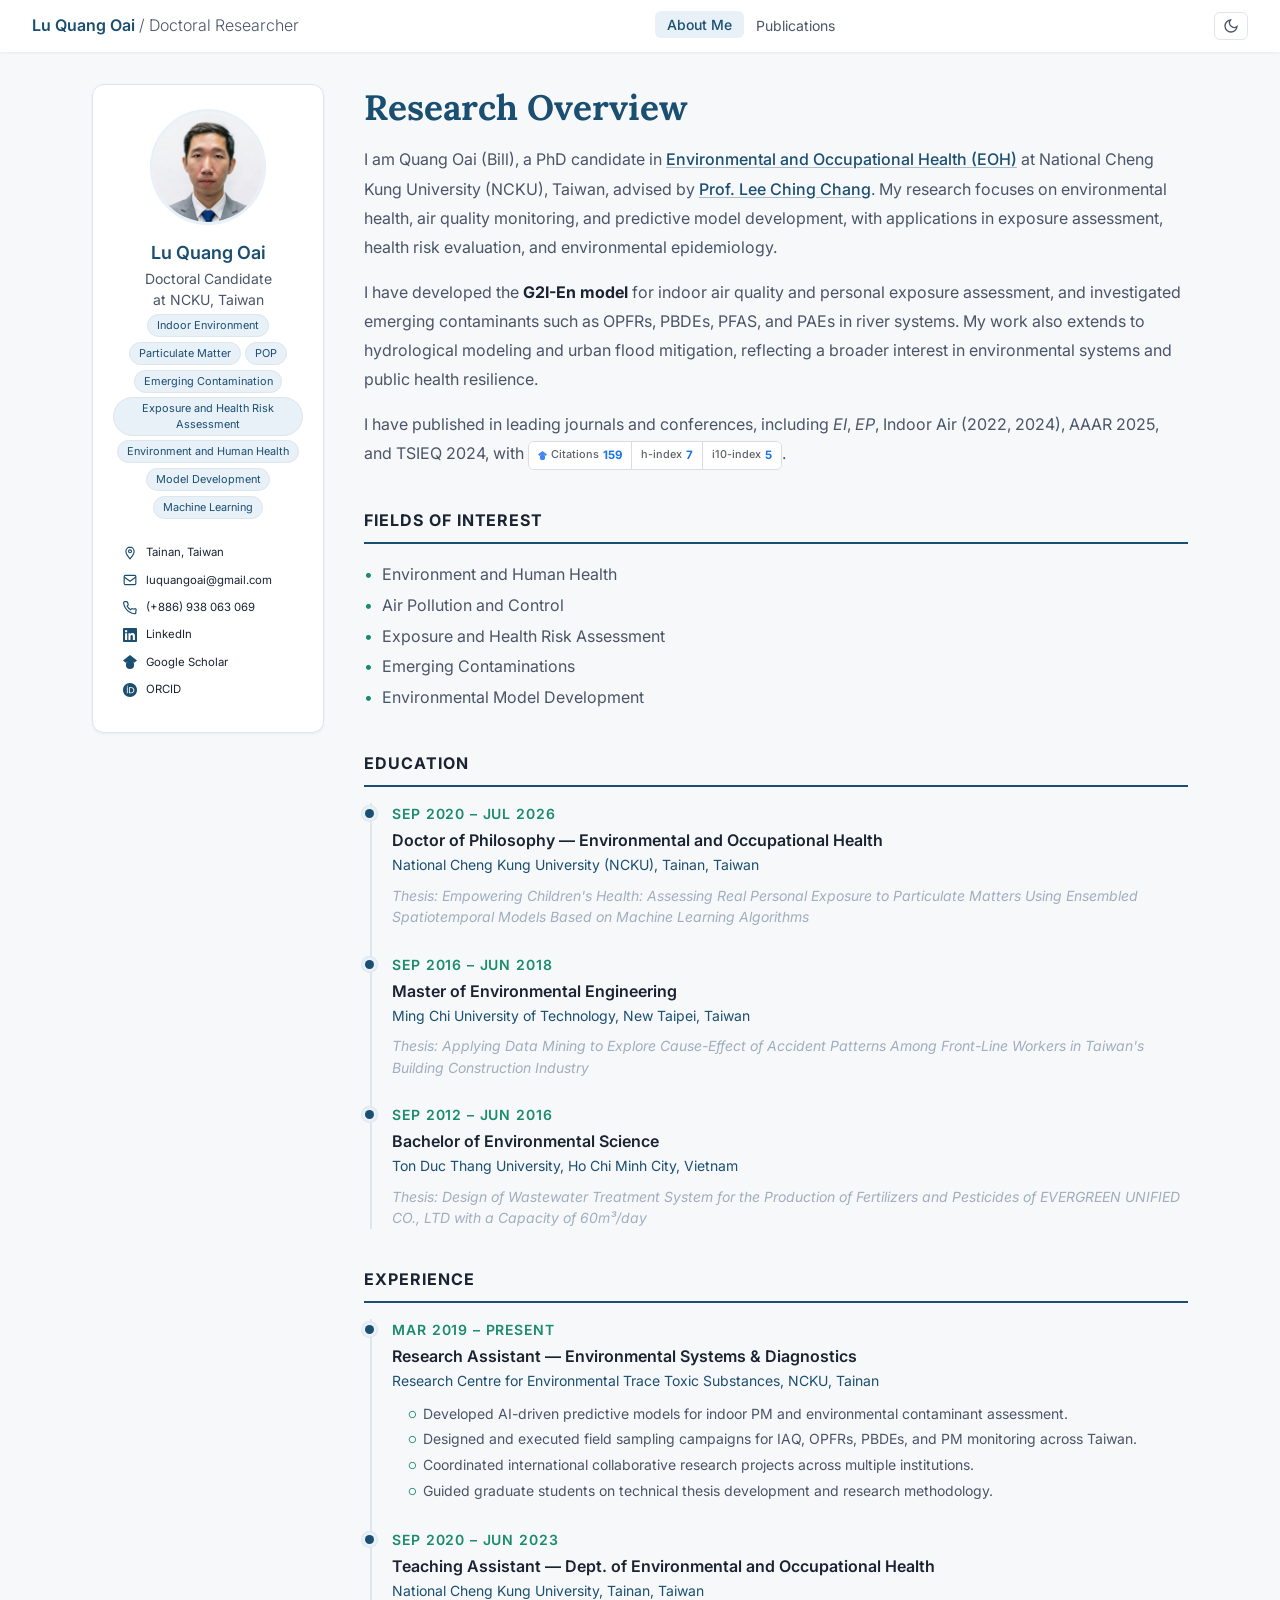
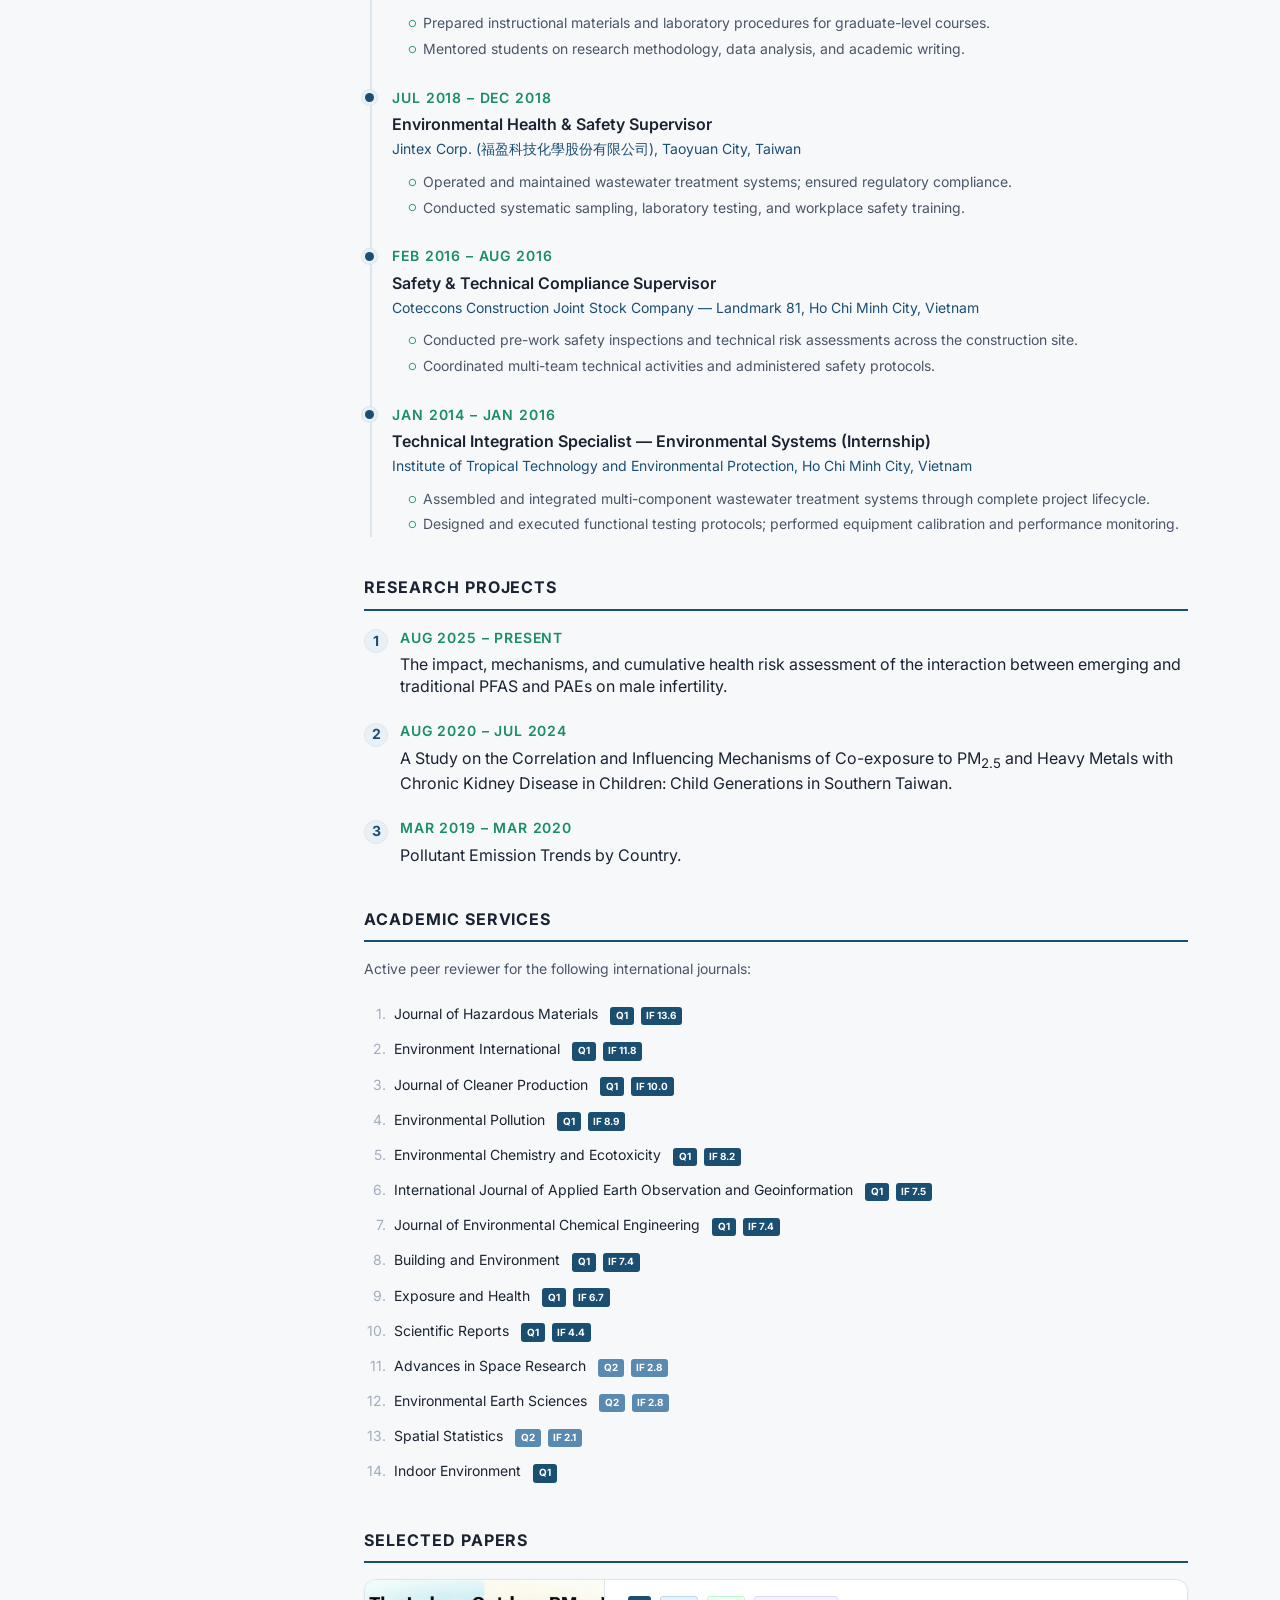
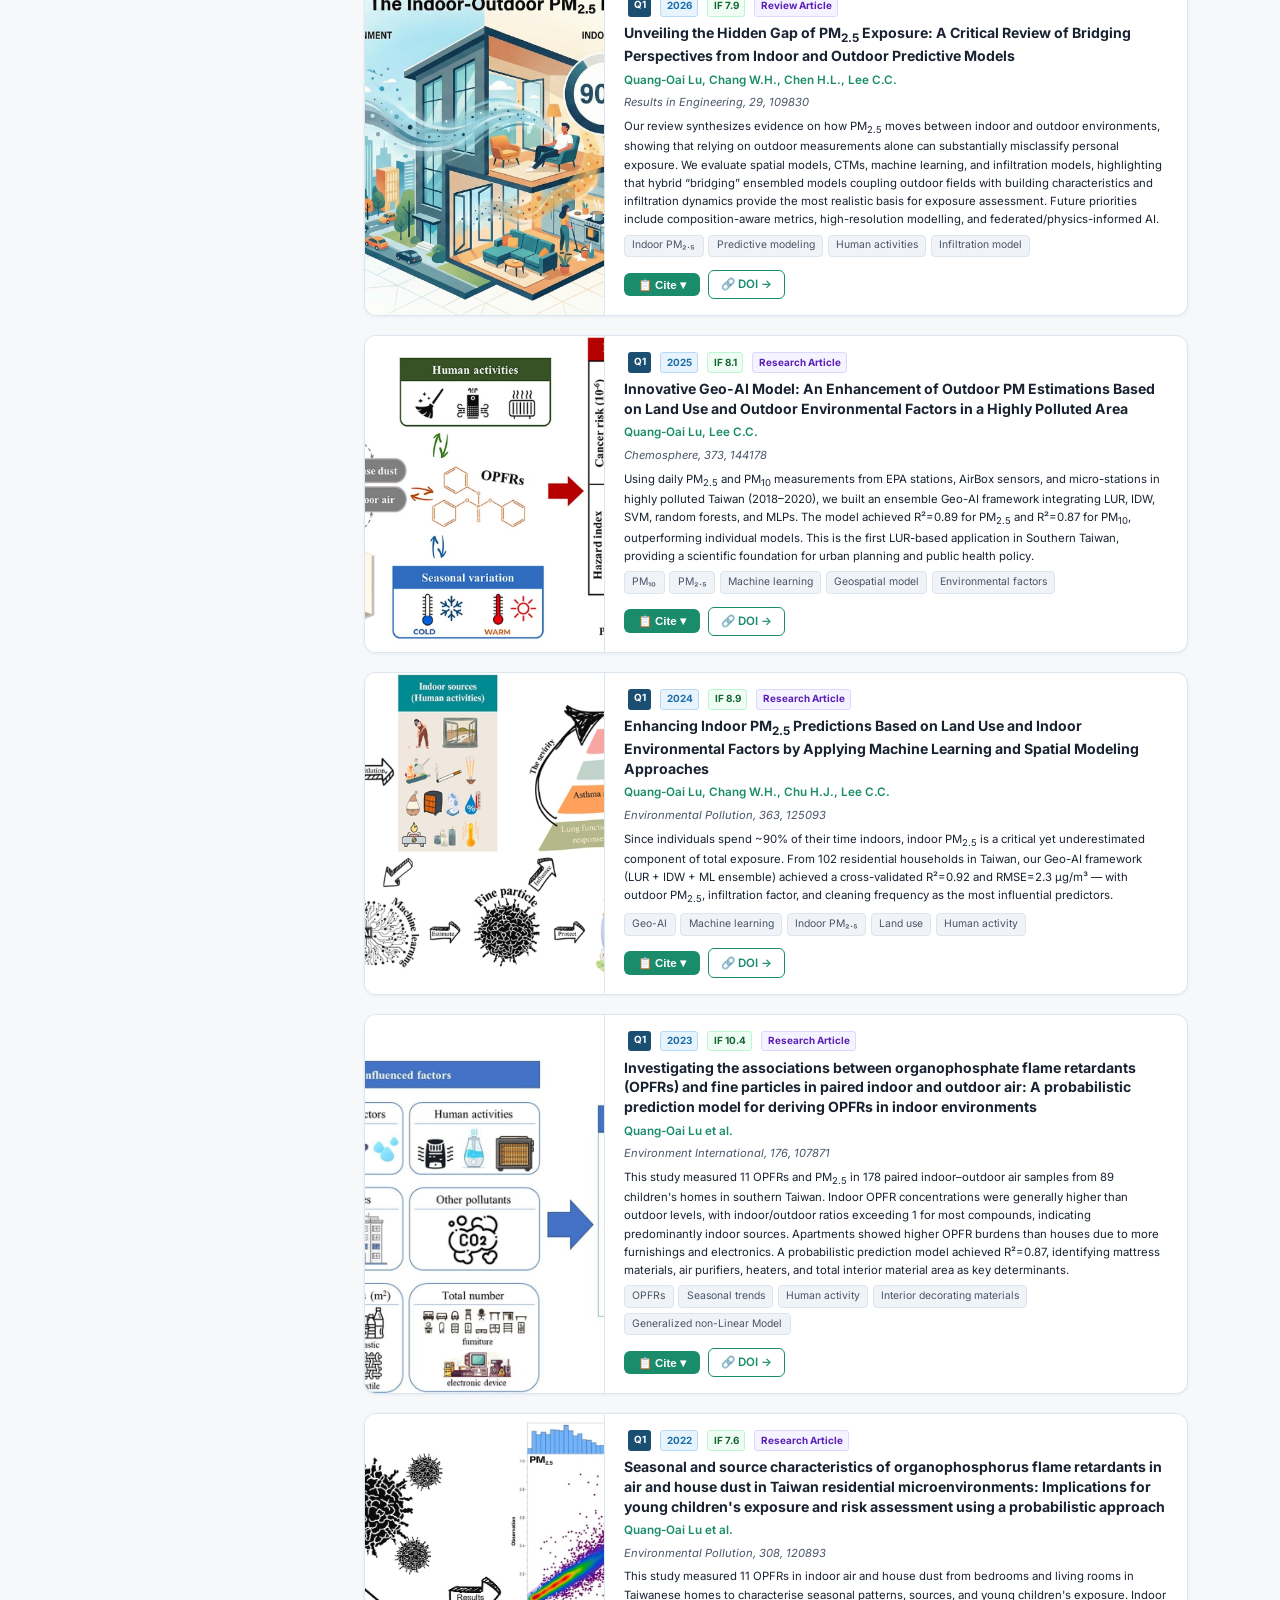
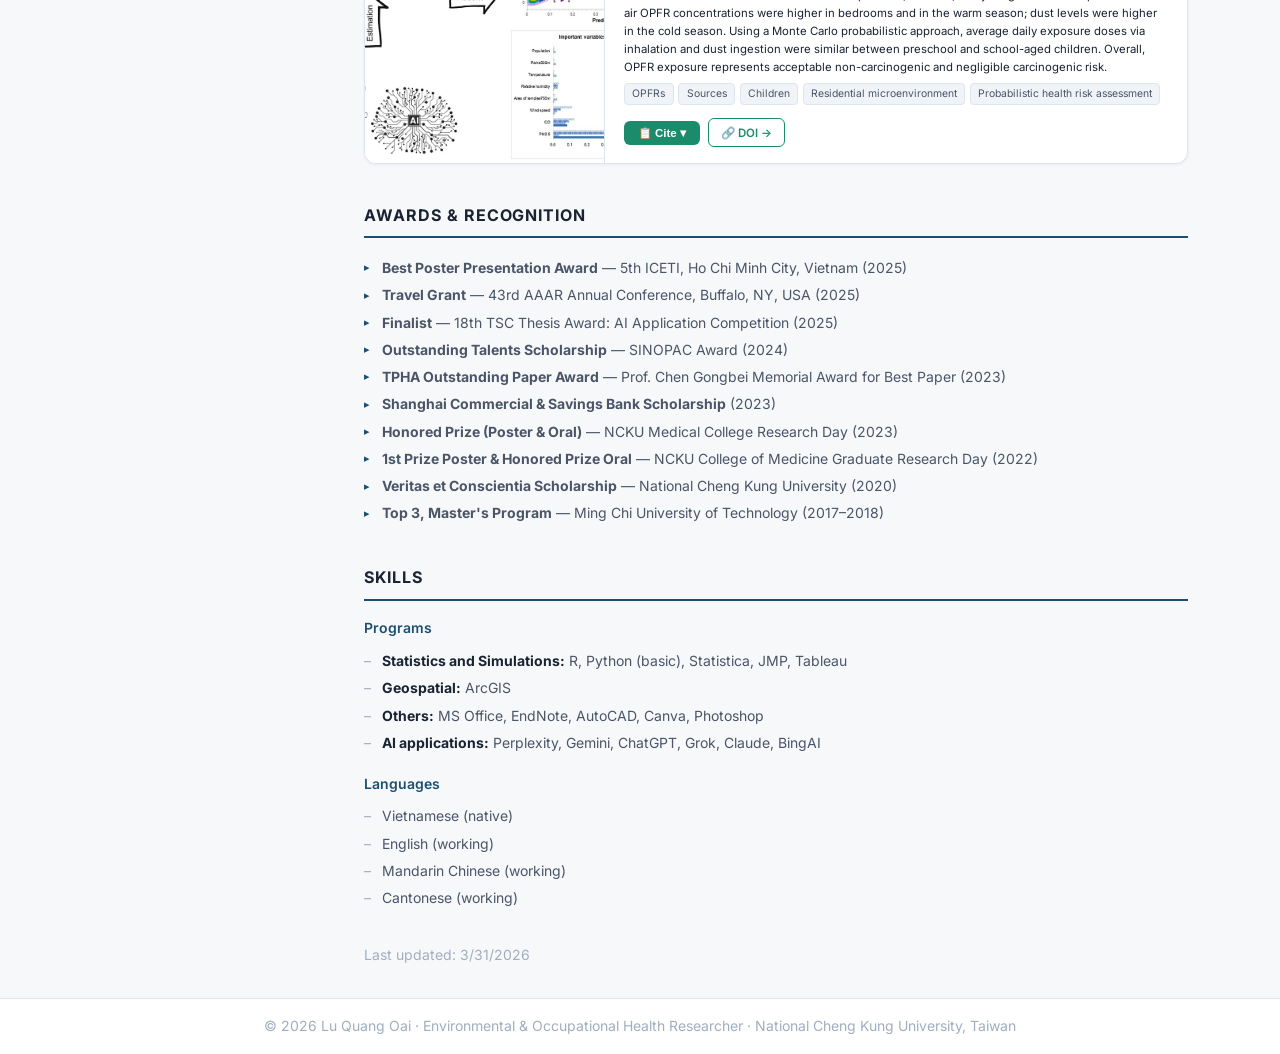
==== index.html @ ea403a75 "Update index.html" ====
<!DOCTYPE html>
<html lang="en" data-theme="light">
<head>
  <meta charset="UTF-8">
  <meta name="viewport" content="width=device-width, initial-scale=1.0">
  <title>Lu Quang Oai — Environmental & Occupational Health Researcher</title>
  <link rel="preconnect" href="https://fonts.googleapis.com">
  <link rel="preconnect" href="https://fonts.gstatic.com" crossorigin>
  <link href="https://fonts.googleapis.com/css2?family=Lora:ital,wght@0,600;1,400&family=Inter:wght@300;400;500;600&display=swap" rel="stylesheet">
  <link rel="stylesheet" href="assets/css/style.css">
</head>
<body>
<header>
  <a href="index.html" class="hname">Lu Quang Oai <span>/ Doctoral Researcher</span></a>
  <nav>
    <div class="hov-nav-group">
      <a href="index.html" class="active">About Me</a>
      <div class="hov-nav-menu">
        <a href="index.html#overview">Overview</a>
        <a href="index.html#education">Education</a>
        <a href="index.html#experience">Experience</a>
        <a href="index.html#projects">Projects</a>
        <a href="index.html#services">Services</a>
        <a href="index.html#selected-papers">Selected Papers</a>
        <a href="index.html#awards">Awards</a>
        <a href="index.html#skills">Skills</a>
      </div>
    </div>
    <a href="publications.html">Publications</a>
  </nav>
  <button class="ttoggle" data-theme-toggle aria-label="Switch to dark mode">
    <svg width="16" height="16" viewBox="0 0 24 24" fill="none" stroke="currentColor" stroke-width="2"><path d="M21 12.79A9 9 0 1 1 11.21 3 7 7 0 0 0 21 12.79z"/></svg>
  </button>
</header>
<div class="wrap">
<aside class="sidebar">
  <div class="scard">
    <img src="[data-uri]" alt="Lu Quang Oai" class="sphoto" width="116" height="116" loading="lazy"/>
    <div class="sname">Lu Quang Oai</div>
    <div class="srole">Doctoral Candidate<br>at NCKU, Taiwan</div>
    <div class="stags">
      <span class="stag">Indoor Environment</span>
      <span class="stag">Particulate Matter</span>
      <span class="stag">POP</span>
      <span class="stag">Emerging Contamination</span>
      <span class="stag">Exposure and Health Risk Assessment</span>
      <span class="stag">Environment and Human Health</span>
      <span class="stag">Model Development</span>
      <span class="stag">Machine Learning</span>
    </div>
    <div class="contact-dark">
      <div class="cpill"><svg viewBox="0 0 24 24" fill="none" stroke="currentColor" stroke-width="2" width="14" height="14"><path d="M12 2C8.13 2 5 5.13 5 9c0 5.25 7 13 7 13s7-7.75 7-13c0-3.87-3.13-7-7-7z"/><circle cx="12" cy="9" r="2.5"/></svg><span>Tainan, Taiwan</span></div>
      <div class="cpill"><svg viewBox="0 0 24 24" fill="none" stroke="currentColor" stroke-width="2" width="14" height="14"><rect x="2" y="4" width="20" height="16" rx="2"/><path d="m2 7 10 7 10-7"/></svg><a href="mailto:luquangoai@gmail.com">luquangoai@gmail.com</a></div>
      <div class="cpill"><svg viewBox="0 0 24 24" fill="none" stroke="currentColor" stroke-width="2" width="14" height="14"><path d="M22 16.92v3a2 2 0 0 1-2.18 2 19.79 19.79 0 0 1-8.63-3.07A19.5 19.5 0 0 1 4.15 12 19.79 19.79 0 0 1 1.08 3.38 2 2 0 0 1 3.05 1h3a2 2 0 0 1 2 1.72c.127.96.361 1.903.7 2.81a2 2 0 0 1-.45 2.11L7.09 8.91a16 16 0 0 0 6 6l1.27-1.27a2 2 0 0 1 2.11-.45c.907.339 1.85.573 2.81.7A2 2 0 0 1 22 16.92z"/></svg><span>(+886) 938 063 069</span></div>
      <div class="cpill"><svg viewBox="0 0 24 24" width="14" height="14" fill="currentColor"><path d="M20.447 20.452h-3.554v-5.569c0-1.328-.027-3.037-1.852-3.037-1.853 0-2.136 1.445-2.136 2.939v5.667H9.351V9h3.414v1.561h.046c.477-.9 1.637-1.85 3.37-1.85 3.601 0 4.267 2.37 4.267 5.455v6.286zM5.337 7.433a2.062 2.062 0 0 1-2.063-2.065 2.064 2.064 0 1 1 2.063 2.065zm1.782 13.019H3.555V9h3.564v11.452zM22.225 0H1.771C.792 0 0 .774 0 1.729v20.542C0 23.227.792 24 1.771 24h20.451C23.2 24 24 23.227 24 22.271V1.729C24 .774 23.2 0 22.222 0h.003z"/></svg><a href="https://www.linkedin.com/in/quang-oai-lu-52798017a/" target="_blank" rel="noopener">LinkedIn</a></div>
      <div class="cpill"><svg viewBox="0 0 24 24" width="14" height="14" fill="currentColor"><path d="M12 24a7 7 0 1 1 0-14 7 7 0 0 1 0 14zm0-24L0 9.5l4.838 3.94A8 8 0 0 1 12 10a8 8 0 0 1 7.162 3.44L24 9.5 12 0z"/></svg><a href="https://scholar.google.com/citations?user=w1pGUPMAAAAJ&hl=zh-TW&oi=ao" target="_blank" rel="noopener">Google Scholar</a></div>
      <div class="cpill"><svg viewBox="0 0 24 24" width="14" height="14" fill="currentColor"><path d="M12 0C5.372 0 0 5.372 0 12s5.372 12 12 12 12-5.372 12-12S18.628 0 12 0zM7.369 4.378c.525 0 .947.431.947.947s-.422.947-.947.947a.95.95 0 0 1-.947-.947c0-.525.422-.947.947-.947zm-.722 3.038h1.444v10.041H6.647V7.416zm3.562 0h3.9c3.712 0 5.344 2.653 5.344 5.025 0 2.578-2.016 5.016-5.325 5.016h-3.919V7.416zm1.444 1.303v7.444h2.297c3.272 0 3.872-2.484 3.872-3.722 0-2.016-1.284-3.722-3.872-3.722h-2.297z"/></svg><a href="https://orcid.org/0000-0003-3464-603X" target="_blank" rel="noopener">ORCID</a></div>
    </div>
  </div>
</aside>
<main class="main">


  <!-- OVERVIEW -->
  <section class="sec" id="overview">
    <h1 class="ptitle">Research Overview</h1>
    <p class="itxt ip">I am Quang Oai (Bill), a PhD candidate in <a href="https://deoh.ncku.edu.tw/" target="_blank" rel="noopener" class="ilink">Environmental and Occupational Health (EOH)</a> at National Cheng Kung University (NCKU), Taiwan, advised by <a href="https://researchoutput.ncku.edu.tw/en/persons/ching-chang-lee/" target="_blank" rel="noopener" class="ilink">Prof. Lee Ching Chang</a>. My research focuses on environmental health, air quality monitoring, and predictive model development, with applications in exposure assessment, health risk evaluation, and environmental epidemiology.</p>
    <p class="itxt ip">I have developed the <strong>G2I-En model</strong> for indoor air quality and personal exposure assessment, and investigated emerging contaminants such as OPFRs, PBDEs, PFAS, and PAEs in river systems. My work also extends to hydrological modeling and urban flood mitigation, reflecting a broader interest in environmental systems and public health resilience.</p>
    <p class="itxt ip">I have published in leading journals and conferences, including <em>EI</em>, <em>EP</em>, Indoor Air (2022, 2024), AAAR 2025, and TSIEQ 2024, with <a href="https://scholar.google.com/citations?user=w1pGUPMAAAAJ&hl=en" target="_blank" rel="noopener" class="gs-metrics" id="gs-metrics" title="View on Google Scholar">
        <span class="gs-metric"><svg viewBox="0 0 24 24" width="9" height="9" fill="#4285f4" style="flex-shrink:0"><path d="M12 24a7 7 0 1 1 0-14 7 7 0 0 1 0 14zm0-24L0 9.5l4.838 3.94A8 8 0 0 1 12 10a8 8 0 0 1 7.162 3.44L24 9.5 12 0z"/></svg><span class="gs-metric-label">Citations</span><span class="gs-metric-val" id="gs-cite">159</span></span>
        <span class="gs-metric"><span class="gs-metric-label">h-index</span><span class="gs-metric-val" id="gs-h">7</span></span>
        <span class="gs-metric"><span class="gs-metric-label">i10-index</span><span class="gs-metric-val" id="gs-i10">5</span></span>
      </a>.</p>
  </section>

  <section class="sec">
    <h2 class="stitle">Fields of Interest</h2>
    <ul class="blist">
      <li>Environment and Human Health</li>
      <li>Air Pollution and Control</li>
      <li>Exposure and Health Risk Assessment</li>
      <li>Emerging Contaminations</li>
      <li>Environmental Model Development</li>
    </ul>
  </section>

  <!-- EDUCATION -->
  <section class="sec" id="education">
    <h2 class="stitle">Education</h2>
    <ul class="tl">
      <li class="tli">
        <div class="tldate">Sep 2020 – Jul 2026</div>
        <div class="tltitle">Doctor of Philosophy — Environmental and Occupational Health</div>
        <div class="tlinst">National Cheng Kung University (NCKU), Tainan, Taiwan</div>
        <div class="tlthesis">Thesis: <em>Empowering Children's Health: Assessing Real Personal Exposure to Particulate Matters Using Ensembled Spatiotemporal Models Based on Machine Learning Algorithms</em></div>
      </li>
      <li class="tli">
        <div class="tldate">Sep 2016 – Jun 2018</div>
        <div class="tltitle">Master of Environmental Engineering</div>
        <div class="tlinst">Ming Chi University of Technology, New Taipei, Taiwan</div>
        <div class="tlthesis">Thesis: <em>Applying Data Mining to Explore Cause-Effect of Accident Patterns Among Front-Line Workers in Taiwan's Building Construction Industry</em></div>
      </li>
      <li class="tli">
        <div class="tldate">Sep 2012 – Jun 2016</div>
        <div class="tltitle">Bachelor of Environmental Science</div>
        <div class="tlinst">Ton Duc Thang University, Ho Chi Minh City, Vietnam</div>
        <div class="tlthesis">Thesis: <em>Design of Wastewater Treatment System for the Production of Fertilizers and Pesticides of EVERGREEN UNIFIED CO., LTD with a Capacity of 60m³/day</em></div>
      </li>
    </ul>
  </section>

  <!-- EXPERIENCE -->
  <section class="sec" id="experience">
    <h2 class="stitle">Experience</h2>
    <ul class="tl">
      <li class="tli">
        <div class="tldate">Mar 2019 – Present</div>
        <div class="tltitle">Research Assistant — Environmental Systems &amp; Diagnostics</div>
        <div class="tlinst">Research Centre for Environmental Trace Toxic Substances, NCKU, Tainan</div>
        <ul class="tlsub">
          <li>Developed AI-driven predictive models for indoor PM and environmental contaminant assessment.</li>
          <li>Designed and executed field sampling campaigns for IAQ, OPFRs, PBDEs, and PM monitoring across Taiwan.</li>
          <li>Coordinated international collaborative research projects across multiple institutions.</li>
          <li>Guided graduate students on technical thesis development and research methodology.</li>
        </ul>
      </li>
      <li class="tli">
        <div class="tldate">Sep 2020 – Jun 2023</div>
        <div class="tltitle">Teaching Assistant — Dept. of Environmental and Occupational Health</div>
        <div class="tlinst">National Cheng Kung University, Tainan, Taiwan</div>
        <ul class="tlsub">
          <li>Prepared instructional materials and laboratory procedures for graduate-level courses.</li>
          <li>Mentored students on research methodology, data analysis, and academic writing.</li>
        </ul>
      </li>
      <li class="tli">
        <div class="tldate">Jul 2018 – Dec 2018</div>
        <div class="tltitle">Environmental Health &amp; Safety Supervisor</div>
        <div class="tlinst">Jintex Corp. (福盈科技化學股份有限公司), Taoyuan City, Taiwan</div>
        <ul class="tlsub">
          <li>Operated and maintained wastewater treatment systems; ensured regulatory compliance.</li>
          <li>Conducted systematic sampling, laboratory testing, and workplace safety training.</li>
        </ul>
      </li>
      <li class="tli">
        <div class="tldate">Feb 2016 – Aug 2016</div>
        <div class="tltitle">Safety &amp; Technical Compliance Supervisor</div>
        <div class="tlinst">Coteccons Construction Joint Stock Company — Landmark 81, Ho Chi Minh City, Vietnam</div>
        <ul class="tlsub">
          <li>Conducted pre-work safety inspections and technical risk assessments across the construction site.</li>
          <li>Coordinated multi-team technical activities and administered safety protocols.</li>
        </ul>
      </li>
      <li class="tli">
        <div class="tldate">Jan 2014 – Jan 2016</div>
        <div class="tltitle">Technical Integration Specialist — Environmental Systems (Internship)</div>
        <div class="tlinst">Institute of Tropical Technology and Environmental Protection, Ho Chi Minh City, Vietnam</div>
        <ul class="tlsub">
          <li>Assembled and integrated multi-component wastewater treatment systems through complete project lifecycle.</li>
          <li>Designed and executed functional testing protocols; performed equipment calibration and performance monitoring.</li>
        </ul>
      </li>
    </ul>
  </section>

  <!-- PROJECTS -->
  <section class="sec" id="projects">
    <h2 class="stitle">Research Projects</h2>
    <ul class="tl tl-numbered">
      <li class="tli tli-num">
        <div class="tln-num">1</div>
        <div class="tln-body">
          <div class="tldate">AUG 2025 – Present</div>
          <div class="tltitle tltitle-normal">The impact, mechanisms, and cumulative health risk assessment of the interaction between emerging and traditional PFAS and PAEs on male infertility.</div>
        </div>
      </li>
      <li class="tli tli-num">
        <div class="tln-num">2</div>
        <div class="tln-body">
          <div class="tldate">AUG 2020 – JUL 2024</div>
          <div class="tltitle tltitle-normal">A Study on the Correlation and Influencing Mechanisms of Co-exposure to PM<sub>2.5</sub> and Heavy Metals with Chronic Kidney Disease in Children: Child Generations in Southern Taiwan.</div>
        </div>
      </li>
      <li class="tli tli-num">
        <div class="tln-num">3</div>
        <div class="tln-body">
          <div class="tldate">MAR 2019 – MAR 2020</div>
          <div class="tltitle tltitle-normal">Pollutant Emission Trends by Country.</div>
        </div>
      </li>
    </ul>
  </section>

  <!-- ACADEMIC SERVICES -->
  <section class="sec" id="services">
    <h2 class="stitle">Academic Services</h2>
    <p style="font-size:var(--xs);color:var(--muted);margin-bottom:1rem;line-height:1.6;">Active peer reviewer for the following international journals:</p>
    <ul class="svc-list">
      <li class="svc-item-inline"><span class="svc-num">1.</span><span class="svc-inline-name">Journal of Hazardous Materials</span><span class="svc-inline-badges"><span class="ptag tq1">Q1</span> <span class="ptag tq1">IF 13.6</span></span></li>
<li class="svc-item-inline"><span class="svc-num">2.</span><span class="svc-inline-name">Environment International</span><span class="svc-inline-badges"><span class="ptag tq1">Q1</span> <span class="ptag tq1">IF 11.8</span></span></li>
<li class="svc-item-inline"><span class="svc-num">3.</span><span class="svc-inline-name">Journal of Cleaner Production</span><span class="svc-inline-badges"><span class="ptag tq1">Q1</span> <span class="ptag tq1">IF 10.0</span></span></li>
<li class="svc-item-inline"><span class="svc-num">4.</span><span class="svc-inline-name">Environmental Pollution</span><span class="svc-inline-badges"><span class="ptag tq1">Q1</span> <span class="ptag tq1">IF 8.9</span></span></li>
<li class="svc-item-inline"><span class="svc-num">5.</span><span class="svc-inline-name">Environmental Chemistry and Ecotoxicity</span><span class="svc-inline-badges"><span class="ptag tq1">Q1</span> <span class="ptag tq1">IF 8.2</span></span></li>
<li class="svc-item-inline"><span class="svc-num">6.</span><span class="svc-inline-name">International Journal of Applied Earth Observation and Geoinformation</span><span class="svc-inline-badges"><span class="ptag tq1">Q1</span> <span class="ptag tq1">IF 7.5</span></span></li>
<li class="svc-item-inline"><span class="svc-num">7.</span><span class="svc-inline-name">Journal of Environmental Chemical Engineering</span><span class="svc-inline-badges"><span class="ptag tq1">Q1</span> <span class="ptag tq1">IF 7.4</span></span></li>
<li class="svc-item-inline"><span class="svc-num">8.</span><span class="svc-inline-name">Building and Environment</span><span class="svc-inline-badges"><span class="ptag tq1">Q1</span> <span class="ptag tq1">IF 7.4</span></span></li>
<li class="svc-item-inline"><span class="svc-num">9.</span><span class="svc-inline-name">Exposure and Health</span><span class="svc-inline-badges"><span class="ptag tq1">Q1</span> <span class="ptag tq1">IF 6.7</span></span></li>
<li class="svc-item-inline"><span class="svc-num">10.</span><span class="svc-inline-name">Scientific Reports</span><span class="svc-inline-badges"><span class="ptag tq1">Q1</span> <span class="ptag tq1">IF 4.4</span></span></li>
<li class="svc-item-inline"><span class="svc-num">11.</span><span class="svc-inline-name">Advances in Space Research</span><span class="svc-inline-badges"><span class="ptag tq2">Q2</span> <span class="ptag tq2">IF 2.8</span></span></li>
<li class="svc-item-inline"><span class="svc-num">12.</span><span class="svc-inline-name">Environmental Earth Sciences</span><span class="svc-inline-badges"><span class="ptag tq2">Q2</span> <span class="ptag tq2">IF 2.8</span></span></li>
<li class="svc-item-inline"><span class="svc-num">13.</span><span class="svc-inline-name">Spatial Statistics</span><span class="svc-inline-badges"><span class="ptag tq2">Q2</span> <span class="ptag tq2">IF 2.1</span></span></li>
<li class="svc-item-inline"><span class="svc-num">14.</span><span class="svc-inline-name">Indoor Environment</span><span class="svc-inline-badges"><span class="ptag tq1">Q1</span></span></li>
    </ul>
  </section>

  

    <!-- SELECTED PAPERS -->
  <section class="sec" id="selected-papers">
    <h2 class="stitle">Selected Papers</h2>
    <div class="sp-grid">

    <div class="sp-card">
      <div class="sp-body">
        <div class="sp-ga-col">
          <img src="assets/images/ga_paper1_review2026.jpg" class="sp-ga-img" alt="Graphical Abstract" loading="lazy" onclick="lbOpen(this.src)"/>
        </div>
        <div class="sp-info-col">
          <div class="sp-meta-row">
            <span class="ptag tq1">Q1</span>
            <span class="ptag tyear">2026</span>
            <span class="ptag tif">IF 7.9</span>
            <span class="ptag ttype">Review Article</span>
          </div>
          <div class="sp-title">Unveiling the Hidden Gap of PM<sub>2.5</sub> Exposure: A Critical Review of Bridging Perspectives from Indoor and Outdoor Predictive Models</div>
          <div class="sp-authors">Quang-Oai Lu, Chang W.H., Chen H.L., Lee C.C.</div>
          <div class="sp-journal">Results in Engineering, 29, 109830</div>
          <div class="sp-abstract">Our review synthesizes evidence on how PM<sub>2.5</sub> moves between indoor and outdoor environments, showing that relying on outdoor measurements alone can substantially misclassify personal exposure. We evaluate spatial models, CTMs, machine learning, and infiltration models, highlighting that hybrid &ldquo;bridging&rdquo; ensembled models coupling outdoor fields with building characteristics and infiltration dynamics provide the most realistic basis for exposure assessment. Future priorities include composition-aware metrics, high-resolution modelling, and federated/physics-informed AI.</div>
          <div class="sp-keywords"><span class="sp-kw">Indoor PM&#8322;.&#8325;</span><span class="sp-kw">Predictive modeling</span><span class="sp-kw">Human activities</span><span class="sp-kw">Infiltration model</span></div>
          <div class="sp-actions">
            <div class="sp-cite-dropdown">
              <button class="sp-cite-toggle" onclick="spToggle(this)">&#128203; Cite &#9662;</button>
              <div class="sp-cite-menu">
                <button onclick="spCopy(this,'%0 Journal Article
%A Lu, Quang-Oai
%A Chang, W.H.
%A Chen, H.L.
%A Lee, C.C.
%D 2026
%T Unveiling the Hidden Gap of PM2.5 Exposure
%J Results in Engineering
%V 29
%P 109830
%R 10.1016/j.rineng.2026.109830')">&#128203; EndNote (.ris)</button>
                <button onclick="spCopy(this,'@article{Lu2026,
  author={Lu, Quang-Oai and Chang, W.H. and Chen, H.L. and Lee, C.C.},
  title={Unveiling the Hidden Gap of PM2.5 Exposure},
  journal={Results in Engineering},
  year={2026},volume={29},pages={109830},
  doi={10.1016/j.rineng.2026.109830}
}')">&#128203; BibTeX</button>
                <button onclick="spCopy(this,'Lu, Q.-O., Chang, W.H., Chen, H.L., &amp; Lee, C.C. (2026). Unveiling the Hidden Gap of PM2.5 Exposure. Results in Engineering, 29, 109830.')">&#128203; APA 7th</button>
              </div>
            </div>
            <a class="sp-doi-btn" href="https://doi.org/10.1016/j.rineng.2026.109830" target="_blank" rel="noopener">&#128279; DOI &rarr;</a>
          </div>
        </div>
      </div>
    </div>

    <div class="sp-card">
      <div class="sp-body">
        <div class="sp-ga-col">
          <img src="assets/images/ga_paper5_envpol2022.jpg" class="sp-ga-img" alt="Graphical Abstract" loading="lazy" onclick="lbOpen(this.src)"/>
        </div>
        <div class="sp-info-col">
          <div class="sp-meta-row">
            <span class="ptag tq1">Q1</span>
            <span class="ptag tyear">2025</span>
            <span class="ptag tif">IF 8.1</span>
            <span class="ptag ttype">Research Article</span>
          </div>
          <div class="sp-title">Innovative Geo-AI Model: An Enhancement of Outdoor PM Estimations Based on Land Use and Outdoor Environmental Factors in a Highly Polluted Area</div>
          <div class="sp-authors">Quang-Oai Lu, Lee C.C.</div>
          <div class="sp-journal">Chemosphere, 373, 144178</div>
          <div class="sp-abstract">Using daily PM<sub>2.5</sub> and PM<sub>10</sub> measurements from EPA stations, AirBox sensors, and micro-stations in highly polluted Taiwan (2018&ndash;2020), we built an ensemble Geo-AI framework integrating LUR, IDW, SVM, random forests, and MLPs. The model achieved R&#178;=0.89 for PM<sub>2.5</sub> and R&#178;=0.87 for PM<sub>10</sub>, outperforming individual models. This is the first LUR-based application in Southern Taiwan, providing a scientific foundation for urban planning and public health policy.</div>
          <div class="sp-keywords"><span class="sp-kw">PM&#8321;&#8320;</span><span class="sp-kw">PM&#8322;.&#8325;</span><span class="sp-kw">Machine learning</span><span class="sp-kw">Geospatial model</span><span class="sp-kw">Environmental factors</span></div>
          <div class="sp-actions">
            <div class="sp-cite-dropdown">
              <button class="sp-cite-toggle" onclick="spToggle(this)">&#128203; Cite &#9662;</button>
              <div class="sp-cite-menu">
                <button onclick="spCopy(this,'%0 Journal Article
%A Lu, Quang-Oai
%A Lee, C.C.
%D 2025
%T Innovative Geo-AI Model
%J Chemosphere
%V 373
%P 144178
%R 10.1016/j.chemosphere.2025.144178')">&#128203; EndNote (.ris)</button>
                <button onclick="spCopy(this,'@article{Lu2025,
  author={Lu, Quang-Oai and Lee, C.C.},
  title={Innovative Geo-AI Model},
  journal={Chemosphere},
  year={2025},volume={373},pages={144178},
  doi={10.1016/j.chemosphere.2025.144178}
}')">&#128203; BibTeX</button>
                <button onclick="spCopy(this,'Lu, Q.-O., &amp; Lee, C.C. (2025). Innovative Geo-AI model. Chemosphere, 373, 144178.')">&#128203; APA 7th</button>
              </div>
            </div>
            <a class="sp-doi-btn" href="https://doi.org/10.1016/j.chemosphere.2025.144178" target="_blank" rel="noopener">&#128279; DOI &rarr;</a>
          </div>
        </div>
      </div>
    </div>

    <div class="sp-card">
      <div class="sp-body">
        <div class="sp-ga-col">
          <img src="assets/images/ga_paper3_envpol2024.jpg" class="sp-ga-img" alt="Graphical Abstract" loading="lazy" onclick="lbOpen(this.src)"/>
        </div>
        <div class="sp-info-col">
          <div class="sp-meta-row">
            <span class="ptag tq1">Q1</span>
            <span class="ptag tyear">2024</span>
            <span class="ptag tif">IF 8.9</span>
            <span class="ptag ttype">Research Article</span>
          </div>
          <div class="sp-title">Enhancing Indoor PM<sub>2.5</sub> Predictions Based on Land Use and Indoor Environmental Factors by Applying Machine Learning and Spatial Modeling Approaches</div>
          <div class="sp-authors">Quang-Oai Lu, Chang W.H., Chu H.J., Lee C.C.</div>
          <div class="sp-journal">Environmental Pollution, 363, 125093</div>
          <div class="sp-abstract">Since individuals spend ~90% of their time indoors, indoor PM<sub>2.5</sub> is a critical yet underestimated component of total exposure. From 102 residential households in Taiwan, our Geo-AI framework (LUR + IDW + ML ensemble) achieved a cross-validated R&#178;=0.92 and RMSE=2.3 &micro;g/m&#179; &mdash; with outdoor PM<sub>2.5</sub>, infiltration factor, and cleaning frequency as the most influential predictors.</div>
          <div class="sp-keywords"><span class="sp-kw">Geo-AI</span><span class="sp-kw">Machine learning</span><span class="sp-kw">Indoor PM&#8322;.&#8325;</span><span class="sp-kw">Land use</span><span class="sp-kw">Human activity</span></div>
          <div class="sp-actions">
            <div class="sp-cite-dropdown">
              <button class="sp-cite-toggle" onclick="spToggle(this)">&#128203; Cite &#9662;</button>
              <div class="sp-cite-menu">
                <button onclick="spCopy(this,'%0 Journal Article
%A Lu, Quang-Oai
%A Chang, W.H.
%A Chu, H.J.
%A Lee, C.C.
%D 2024
%T Enhancing Indoor PM2.5 Predictions
%J Environmental Pollution
%V 363
%P 125093
%R 10.1016/j.envpol.2024.125093')">&#128203; EndNote (.ris)</button>
                <button onclick="spCopy(this,'@article{Lu2024,
  author={Lu, Quang-Oai and Chang, W.H. and Chu, H.J. and Lee, C.C.},
  title={Enhancing Indoor PM2.5 Predictions},
  journal={Environmental Pollution},
  year={2024},volume={363},pages={125093},
  doi={10.1016/j.envpol.2024.125093}
}')">&#128203; BibTeX</button>
                <button onclick="spCopy(this,'Lu, Q.-O., Chang, W.H., Chu, H.J., &amp; Lee, C.C. (2024). Enhancing indoor PM2.5 predictions. Environmental Pollution, 363, 125093.')">&#128203; APA 7th</button>
              </div>
            </div>
            <a class="sp-doi-btn" href="https://doi.org/10.1016/j.envpol.2024.125093" target="_blank" rel="noopener">&#128279; DOI &rarr;</a>
          </div>
        </div>
      </div>
    </div>

    <div class="sp-card">
      <div class="sp-body">
        <div class="sp-ga-col">
          <img src="assets/images/ga_paper4_envint2023.jpg" class="sp-ga-img" alt="Graphical Abstract" loading="lazy" onclick="lbOpen(this.src)"/>
        </div>
        <div class="sp-info-col">
          <div class="sp-meta-row">
            <span class="ptag tq1">Q1</span>
            <span class="ptag tyear">2023</span>
            <span class="ptag tif">IF 10.4</span>
            <span class="ptag ttype">Research Article</span>
          </div>
          <div class="sp-title">Investigating the associations between organophosphate flame retardants (OPFRs) and fine particles in paired indoor and outdoor air: A probabilistic prediction model for deriving OPFRs in indoor environments</div>
          <div class="sp-authors">Quang-Oai Lu et al.</div>
          <div class="sp-journal">Environment International, 176, 107871</div>
          <div class="sp-abstract">This study measured 11 OPFRs and PM<sub>2.5</sub> in 178 paired indoor&ndash;outdoor air samples from 89 children&#39;s homes in southern Taiwan. Indoor OPFR concentrations were generally higher than outdoor levels, with indoor/outdoor ratios exceeding 1 for most compounds, indicating predominantly indoor sources. Apartments showed higher OPFR burdens than houses due to more furnishings and electronics. A probabilistic prediction model achieved R&#178;=0.87, identifying mattress materials, air purifiers, heaters, and total interior material area as key determinants.</div>
          <div class="sp-keywords"><span class="sp-kw">OPFRs</span><span class="sp-kw">Seasonal trends</span><span class="sp-kw">Human activity</span><span class="sp-kw">Interior decorating materials</span><span class="sp-kw">Generalized non-Linear Model</span></div>
          <div class="sp-actions">
            <div class="sp-cite-dropdown">
              <button class="sp-cite-toggle" onclick="spToggle(this)">&#128203; Cite &#9662;</button>
              <div class="sp-cite-menu">
                <button onclick="spCopy(this,'%0 Journal Article
%A Lu, Quang-Oai
%D 2023
%T Investigating the associations between OPFRs and fine particles in paired indoor and outdoor air
%J Environment International
%V 176
%P 107871
%R 10.1016/j.envint.2023.107871')">&#128203; EndNote (.ris)</button>
                <button onclick="spCopy(this,'@article{Lu2023envint,
  author={Lu, Quang-Oai and others},
  title={Investigating the associations between OPFRs and fine particles},
  journal={Environment International},
  year={2023},volume={176},pages={107871},
  doi={10.1016/j.envint.2023.107871}
}')">&#128203; BibTeX</button>
                <button onclick="spCopy(this,'Lu, Q.-O., et al. (2023). Investigating the associations between OPFRs and fine particles. Environment International, 176, 107871.')">&#128203; APA 7th</button>
              </div>
            </div>
            <a class="sp-doi-btn" href="https://doi.org/10.1016/j.envint.2023.107871" target="_blank" rel="noopener">&#128279; DOI &rarr;</a>
          </div>
        </div>
      </div>
    </div>

    <div class="sp-card">
      <div class="sp-body">
        <div class="sp-ga-col">
          <img src="assets/images/ga_paper2_chemosphere2025.jpg" class="sp-ga-img" alt="Graphical Abstract" loading="lazy" onclick="lbOpen(this.src)"/>
        </div>
        <div class="sp-info-col">
          <div class="sp-meta-row">
            <span class="ptag tq1">Q1</span>
            <span class="ptag tyear">2022</span>
            <span class="ptag tif">IF 7.6</span>
            <span class="ptag ttype">Research Article</span>
          </div>
          <div class="sp-title">Seasonal and source characteristics of organophosphorus flame retardants in air and house dust in Taiwan residential microenvironments: Implications for young children&#39;s exposure and risk assessment using a probabilistic approach</div>
          <div class="sp-authors">Quang-Oai Lu et al.</div>
          <div class="sp-journal">Environmental Pollution, 308, 120893</div>
          <div class="sp-abstract">This study measured 11 OPFRs in indoor air and house dust from bedrooms and living rooms in Taiwanese homes to characterise seasonal patterns, sources, and young children&#39;s exposure. Indoor air OPFR concentrations were higher in bedrooms and in the warm season; dust levels were higher in the cold season. Using a Monte Carlo probabilistic approach, average daily exposure doses via inhalation and dust ingestion were similar between preschool and school-aged children. Overall, OPFR exposure represents acceptable non-carcinogenic and negligible carcinogenic risk.</div>
          <div class="sp-keywords"><span class="sp-kw">OPFRs</span><span class="sp-kw">Sources</span><span class="sp-kw">Children</span><span class="sp-kw">Residential microenvironment</span><span class="sp-kw">Probabilistic health risk assessment</span></div>
          <div class="sp-actions">
            <div class="sp-cite-dropdown">
              <button class="sp-cite-toggle" onclick="spToggle(this)">&#128203; Cite &#9662;</button>
              <div class="sp-cite-menu">
                <button onclick="spCopy(this,'%0 Journal Article
%A Lu, Quang-Oai
%D 2022
%T Seasonal and source characteristics of OPFRs in air and house dust in Taiwan
%J Environmental Pollution
%V 308
%P 120893
%R 10.1016/j.envpol.2022.120893')">&#128203; EndNote (.ris)</button>
                <button onclick="spCopy(this,'@article{Lu2022envpol,
  author={Lu, Quang-Oai and others},
  title={Seasonal and source characteristics of OPFRs in air and house dust in Taiwan},
  journal={Environmental Pollution},
  year={2022},volume={308},pages={120893},
  doi={10.1016/j.envpol.2022.120893}
}')">&#128203; BibTeX</button>
                <button onclick="spCopy(this,'Lu, Q.-O., et al. (2022). Seasonal and source characteristics of OPFRs in air and house dust in Taiwan. Environmental Pollution, 308, 120893.')">&#128203; APA 7th</button>
              </div>
            </div>
            <a class="sp-doi-btn" href="https://doi.org/10.1016/j.envpol.2022.120893" target="_blank" rel="noopener">&#128279; DOI &rarr;</a>
          </div>
        </div>
      </div>
    </div>

    </div>
  </section>

  <!-- AWARDS -->
  <section class="sec" id="awards">
    <h2 class="stitle">Awards &amp; Recognition</h2>
    <ul class="alist">
      <li><strong>Best Poster Presentation Award</strong> — 5th ICETI, Ho Chi Minh City, Vietnam (2025)</li>
      <li><strong>Travel Grant</strong> — 43rd AAAR Annual Conference, Buffalo, NY, USA (2025)</li>
      <li><strong>Finalist</strong> — 18th TSC Thesis Award: AI Application Competition (2025)</li>
      <li><strong>Outstanding Talents Scholarship</strong> — SINOPAC Award (2024)</li>
      <li><strong>TPHA Outstanding Paper Award</strong> — Prof. Chen Gongbei Memorial Award for Best Paper (2023)</li>
      <li><strong>Shanghai Commercial &amp; Savings Bank Scholarship</strong> (2023)</li>
      <li><strong>Honored Prize (Poster &amp; Oral)</strong> — NCKU Medical College Research Day (2023)</li>
      <li><strong>1st Prize Poster &amp; Honored Prize Oral</strong> — NCKU College of Medicine Graduate Research Day (2022)</li>
      <li><strong>Veritas et Conscientia Scholarship</strong> — National Cheng Kung University (2020)</li>
      <li><strong>Top 3, Master's Program</strong> — Ming Chi University of Technology (2017–2018)</li>
    </ul>
  </section>

  <!-- SKILLS -->
  <section class="sec" id="skills">
    <h2 class="stitle">Skills</h2>
    <div class="sg">
      <div class="sgl">Programs</div>
      <ul class="ssl">
        <li><strong>Statistics and Simulations:</strong> R, Python (basic), Statistica, JMP, Tableau</li>
        <li><strong>Geospatial:</strong> ArcGIS</li>
        <li><strong>Others:</strong> MS Office, EndNote, AutoCAD, Canva, Photoshop</li>
        <li><strong>AI applications:</strong> Perplexity, Gemini, ChatGPT, Grok, Claude, BingAI</li>
      </ul>
    </div>
    <div class="sg">
      <div class="sgl">Languages</div>
      <ul class="ssl">
        <li>Vietnamese (native)</li>
        <li>English (working)</li>
        <li>Mandarin Chinese (working)</li>
        <li>Cantonese (working)</li>
      </ul>
    </div>
  </section>

  <p class="lupd">Last updated: 3/31/2026</p>

</main>
</div>

<footer>© 2026 Lu Quang Oai · Environmental &amp; Occupational Health Researcher · National Cheng Kung University, Taiwan</footer>

<script>
(function(){
  const html=document.documentElement,btn=document.querySelector('[data-theme-toggle]');
  html.setAttribute('data-theme','light');
  let t='light';
  function icon(d){if(!btn)return;btn.innerHTML=d==='dark'?'<svg width="16" height="16" viewBox="0 0 24 24" fill="none" stroke="currentColor" stroke-width="2"><circle cx="12" cy="12" r="5"/><path d="M12 1v2M12 21v2M4.22 4.22l1.42 1.42M18.36 18.36l1.42 1.42M1 12h2M21 12h2M4.22 19.78l1.42-1.42M18.36 5.64l1.42-1.42"/></svg>':'<svg width="16" height="16" viewBox="0 0 24 24" fill="none" stroke="currentColor" stroke-width="2"><path d="M21 12.79A9 9 0 1 1 11.21 3 7 7 0 0 0 21 12.79z"/></svg>';btn.setAttribute('aria-label','Switch to '+(d==='dark'?'light':'dark')+' mode');}
  icon(t);
  if(btn)btn.addEventListener('click',()=>{t=t==='dark'?'light':'dark';html.setAttribute('data-theme',t);icon(t);});
  const nl=document.querySelectorAll('nav a[href^="#"]'),ids=['overview','education','experience','projects','services','publications','awards','skills'];
  window.addEventListener('scroll',()=>{let c='overview';ids.forEach(id=>{const e=document.getElementById(id);if(e&&window.scrollY>=e.offsetTop-75)c=id;});nl.forEach(a=>a.classList.toggle('active',a.getAttribute('href')==='#'+c));});
  nl.forEach(a=>a.addEventListener('click',e=>{e.preventDefault();const el=document.querySelector(a.getAttribute('href'));if(el)el.scrollIntoView({behavior:'smooth',block:'start'});}));
})();
</script>

  <script>
  (function(){
    var url = "https://scholar.google.com/citations?user=w1pGUPMAAAAJ&hl=en";
    var proxy = "https://api.allorigins.win/raw?url=" + encodeURIComponent(url);
    fetch(proxy)
      .then(function(r){ return r.text(); })
      .then(function(text){
        // gsc_rsb_std contains: citations-all, citations-since2019, h-index-all, h-index-since2019, i10-all, i10-since2019
        var nums = [];
        var re = /class="gsc_rsb_std">(\d+)<\/td>/g;
        var m;
        while((m = re.exec(text)) !== null){ nums.push(parseInt(m[1])); }
        // indices: 0=cite-all, 1=cite-5y, 2=h-all, 3=h-5y, 4=i10-all, 5=i10-5y
        if(nums[0]){ var e=document.getElementById('gs-cite'); if(e) e.textContent=nums[0].toLocaleString(); }
        if(nums[2]){ var e=document.getElementById('gs-h');    if(e) e.textContent=nums[2]; }
        if(nums[4]){ var e=document.getElementById('gs-i10');  if(e) e.textContent=nums[4]; }
      })
      .catch(function(){});
  })();
  </script>


<!-- Lightbox overlay -->
<div id="lb-overlay">
  <img id="lb-img" src="" alt="Enlarged graphical abstract"/>
  <button id="lb-close-btn" aria-label="Close">&times;</button>
</div>

<style>
  #lb-overlay {
    display: none;
    position: fixed;
    inset: 0;
    background: rgba(0,0,0,.88);
    z-index: 99999;
    align-items: center;
    justify-content: center;
    cursor: zoom-out;
  }
  #lb-overlay.active { display: flex !important; }
  #lb-img {
    max-width: 92vw;
    max-height: 92vh;
    border-radius: 8px;
    object-fit: contain;
    box-shadow: 0 8px 40px rgba(0,0,0,.7);
    cursor: default;
  }
  #lb-close-btn {
    position: absolute;
    top: 1rem; right: 1.4rem;
    background: none; border: none;
    color: #fff; font-size: 2.4rem;
    cursor: pointer; line-height: 1;
    z-index: 100000;
  }
  .sp-ga-img { cursor: zoom-in !important; }
</style>

<script>
  window.lbOpen = function(src) {
    var o = document.getElementById('lb-overlay');
    var i = document.getElementById('lb-img');
    if (!o || !i) return;
    i.src = src;
    o.classList.add('active');
    document.body.style.overflow = 'hidden';
  };
  window.lbClose = function(e) {
    if (e) e.stopPropagation();
    var o = document.getElementById('lb-overlay');
    if (o) o.classList.remove('active');
    document.body.style.overflow = '';
  };
  document.addEventListener('DOMContentLoaded', function() {
    var overlay = document.getElementById('lb-overlay');
    var closeBtn = document.getElementById('lb-close-btn');
    if (overlay) overlay.addEventListener('click', function(e) {
      if (e.target === overlay) window.lbClose();
    });
    if (closeBtn) closeBtn.addEventListener('click', window.lbClose);
    document.addEventListener('keydown', function(e) {
      if (e.key === 'Escape') window.lbClose();
    });
  });
</script>
</body>
</html>
---- assets/css/style.css ----
:root,[data-theme="light"]{
  --bg:#F7F8FA;--surface:#fff;--surface-2:#f0f4f8;--border:#dde5ed;--divider:#e5eaf0;
  --text:#1a2332;--muted:#4a5568;--faint:#a0aec0;
  --pri:#1B4F72;--pri-h:#154060;--pri-hl:#e8f0f8;
  --acc:#1A8C6B;--acc-h:#147557;--acc-hl:#e6f4ef;
  --sh-sm:0 1px 3px rgba(26,79,114,.07);--sh-md:0 4px 12px rgba(26,79,114,.09);
  --r-sm:.375rem;--r-md:.5rem;--r-lg:.75rem;--r-full:9999px;
  --fd:'Lora',Georgia,serif;--fb:'Inter','Helvetica Neue',sans-serif;
  --xs:clamp(.75rem,.7rem + .25vw,.875rem);--sm:clamp(.875rem,.8rem + .35vw,1rem);
  --base:clamp(1rem,.95rem + .25vw,1.125rem);--lg:clamp(1.125rem,1rem + .75vw,1.5rem);
  --xl:clamp(1.5rem,1.2rem + 1.25vw,2.25rem);
}
[data-theme="dark"]{
  --bg:#14191f;--surface:#1c2330;--surface-2:#232d3d;--border:#2c3a4d;--divider:#243040;
  --text:#e2e8f0;--muted:#94a3b8;--faint:#4a5568;
  --pri:#5b9ec9;--pri-h:#7bb8da;--pri-hl:#1e2d3d;
  --acc:#3ab78e;--acc-h:#4ecba0;--acc-hl:#1a2e29;
  --sh-sm:0 1px 3px rgba(0,0,0,.25);--sh-md:0 4px 12px rgba(0,0,0,.35);
}
*,*::before,*::after{box-sizing:border-box;margin:0;padding:0;}
html{scroll-behavior:smooth;scroll-padding-top:68px;-webkit-font-smoothing:antialiased;}
body{font-family:var(--fb);font-size:var(--base);background:var(--bg);color:var(--text);min-height:100dvh;line-height:1.6;}
img{display:block;max-width:100%;height:auto;}
a{color:var(--pri);text-decoration:none;transition:color 180ms;}
a:hover{color:var(--acc);text-decoration:underline;}
p,li{text-wrap:pretty;}

/* NAV */
header{position:sticky;top:0;z-index:100;background:var(--surface);display:flex;align-items:center;justify-content:space-between;padding:0 2rem;height:52px;box-shadow:var(--sh-sm);}
.hname{font-size:var(--sm);font-weight:600;color:var(--pri);text-decoration:none;}
.hname span{font-weight:300;color:var(--muted);}
nav{display:flex;gap:.1rem;}
nav a{font-size:var(--xs);color:var(--muted);padding:.3rem .75rem;border-radius:var(--r-sm);transition:background 180ms,color 180ms;text-decoration:none;}
nav a:hover,nav a.active{background:var(--pri-hl);color:var(--pri);font-weight:500;}
.ttoggle{background:none;border:1px solid var(--border);border-radius:var(--r-sm);padding:.3rem .5rem;color:var(--muted);cursor:pointer;display:flex;align-items:center;transition:background 180ms,color 180ms;margin-left:.75rem;}
.ttoggle:hover{background:var(--pri-hl);color:var(--pri);}

/* LAYOUT */
.wrap{max-width:1160px;margin:0 auto;width:100%;padding:2rem 2rem;gap:2.5rem;display:flex;}
.sidebar{width:232px;flex-shrink:0;}
.scard{background:var(--surface);border:1px solid var(--border);border-radius:var(--r-lg);padding:1.5rem 1.25rem;text-align:center;position:sticky;top:68px;box-shadow:var(--sh-sm);}
.sphoto{width:116px;height:116px;border-radius:50%;object-fit:cover;object-position:center 18%;border:3px solid var(--pri-hl);margin:0 auto 1rem;}
.sname{font-size:var(--base);font-weight:600;color:var(--pri);margin-bottom:.2rem;line-height:1.3;}
.srole{font-size:var(--xs);color:var(--muted);line-height:1.55;margin-bottom:.2rem;}
.sinst{font-size:var(--xs);color:var(--faint);line-height:1.5;margin-bottom:1rem;}
.stags{display:flex;flex-wrap:wrap;gap:.3rem;justify-content:center;margin-bottom:1rem;}
.stag{font-size:.68rem;color:var(--pri);border:1px solid var(--border);border-radius:var(--r-full);padding:.18rem .55rem;background:var(--pri-hl);line-height:1.4;text-align:center;}
hr.sdiv{border:none;border-top:1px solid var(--divider);margin:0 0 1rem;}
.slinks{text-align:left;}
.sl{display:flex;gap:.5rem;align-items:baseline;font-size:var(--xs);margin-bottom:.75rem;line-height:1.4;}
.sll{color:var(--text);font-weight:600;min-width:54px;flex-shrink:0;}
.slv{color:var(--muted);word-break:break-all;}
.slv a{color:var(--pri);}
.slv a:hover{color:var(--acc);}

/* MAIN */
.main{flex:1;min-width:0;}
.sec{margin-bottom:1.4rem; padding-top:0.2rem;} .sec + .sec { padding-top: 1rem; }
.sec:last-child{margin-bottom:0;}
h1.ptitle{font-family:var(--fd);font-size:var(--xl);color:var(--pri);margin-bottom:1rem;line-height:1.2;}
.itxt{font-size:var(--sm);line-height:1.82;color:var(--muted);}
.itxt strong{color:var(--text);}
.ip{margin-bottom:1rem;}
.ip:last-child{margin-bottom:0;}
h2.stitle{font-size:var(--sm);font-weight:700;color:var(--text);margin-bottom:1rem;padding-bottom:.5rem;border-bottom:2px solid var(--pri);text-transform:uppercase;letter-spacing:.06em;}

/* BULLET */
.blist{list-style:none;padding:0;}
.blist li{font-size:var(--sm);line-height:1.72;color:var(--muted);padding:.1rem 0 .1rem 1.1rem;position:relative;}
.blist li::before{content:'•';position:absolute;left:0;color:var(--acc);}

/* TIMELINE */
.foi-list{list-style:none;padding-left:0;margin:0;} .foi-list li{padding:.22rem 0;font-size:var(--sm);color:var(--text);display:flex;align-items:center;gap:.55rem;} .foi-list li::before{content:"";display:inline-block;width:8px;height:8px;border-radius:50%;background:var(--acc);flex-shrink:0;} .tl{border-left:2px solid var(--border);margin-left:.4rem;padding:0;list-style:none;}
.tli{padding:0 0 1.6rem 1.25rem;position:relative;}
.tli:last-child{padding-bottom:0;}
.tli::before{content:'';position:absolute;left:-.45rem;top:.38rem;width:9px;height:9px;border-radius:50%;background:var(--pri);box-shadow:0 0 0 3px var(--pri-hl),0 0 0 4px var(--border);}
.tldate{font-size:var(--xs);color:var(--acc);font-weight:600;text-transform:uppercase;letter-spacing:.06em;margin-bottom:.25rem;}
.tltitle{font-size:var(--sm);font-weight:600;color:var(--text);margin-bottom:.15rem;line-height:1.4;}
.tlinst{font-size:var(--xs);color:var(--pri);margin-bottom:.5rem;}
.tlthesis{font-size:var(--xs);color:var(--faint);font-style:italic;line-height:1.55;margin-top:.5rem;}
.tlsub{list-style:none;padding-left:1rem;margin-top:.3rem;}
.tlsub li{font-size:var(--xs);line-height:1.65;color:var(--muted);padding:.08rem 0 .08rem .9rem;position:relative;}
.tlsub li::before{content:'○';position:absolute;left:0;color:var(--acc);font-size:.6rem;top:.38rem;}

/* PROJECTS */
.proj-list{list-style:none;padding:0;}
.proj-item{display:flex;gap:1rem;padding:.75rem 0;border-bottom:1px solid var(--divider);align-items:baseline;}
.proj-item:last-child{border-bottom:none;}
.proj-num{font-size:var(--xs);color:var(--faint);min-width:1.4rem;flex-shrink:0;text-align:right;}
.proj-body{display:flex;flex-direction:column;gap:.2rem;}
.proj-title{font-size:var(--xs);font-weight:600;color:var(--text);line-height:1.5;}
.proj-period{font-size:.68rem;color:var(--acc);font-weight:600;text-transform:uppercase;letter-spacing:.04em;}

/* ACADEMIC SERVICES */
.svc-list{list-style:none;padding:0;}
.svc-item{display:flex;gap:.75rem;padding:.55rem 0;border-bottom:1px solid var(--divider);align-items:baseline;}
.svc-item:last-child{border-bottom:none;}
.svc-num{font-size:var(--xs);color:var(--faint);min-width:1.4rem;flex-shrink:0;text-align:right;}
.svc-body{display:flex;flex-direction:column;gap:.1rem;}
.svc-name{font-size:var(--xs);font-weight:600;color:var(--text);line-height:1.35;}
.svc-pub{font-size:.68rem;color:var(--faint);}

/* PUBLICATIONS */
.pgl{font-size:var(--xs);color:var(--acc);font-weight:600;text-transform:uppercase;letter-spacing:.06em;margin:1.25rem 0 .6rem;}
.pol{padding-left:1.25rem;}
.pol li{font-size:var(--xs);line-height:1.78;color:var(--muted);margin-bottom:.75rem;}
.pj{font-style:italic;color:var(--text);}
.ptag{display:inline-block;font-size:.62rem;font-weight:700;padding:.08rem .35rem;border-radius:3px;margin-left:.25rem;vertical-align:middle;font-style:normal;}
.tq1{background:var(--pri);color:#fff;}.tq2{background:#5a8ab0;color:#fff;}
.ttw{background:var(--surface-2);color:var(--muted);border:1px solid var(--border);}
.tbest{background:var(--acc);color:#fff;}.tconf{background:var(--acc-hl);color:var(--acc);border:1px solid #b8dece;}

/* AWARDS */
.alist{list-style:none;padding:0;}
.alist li{font-size:var(--xs);line-height:1.72;color:var(--muted);padding:.1rem 0 .1rem 1.1rem;position:relative;}
.alist li::before{content:'▸';position:absolute;left:0;color:var(--pri);font-size:.7rem;top:.25rem;}

/* SKILLS */
.sg{margin-bottom:1rem;}
.sg:last-child{margin-bottom:0;}
.sgl{font-size:var(--xs);font-weight:600;color:var(--pri);margin-bottom:.5rem;}
.ssl{list-style:none;padding:0;}
.ssl li{font-size:var(--xs);line-height:1.72;color:var(--muted);padding:.1rem 0 .1rem 1.1rem;position:relative;}
.ssl li::before{content:'–';position:absolute;left:0;color:var(--faint);}
.ssl li strong{color:var(--text);}

.lupd{font-size:var(--xs);color:var(--faint);margin-top:2rem;}
footer{border-top:1px solid var(--border);background:var(--surface);padding:1rem 2rem;font-size:var(--xs);color:var(--faint);text-align:center;}
@media(max-width:720px){.wrap{flex-direction:column;padding:1rem;}.sidebar{width:100%;}.scard{position:static;}nav{display:none;}}

    /* Numbered timeline for projects */
    .tl-numbered{border-left:none;margin-left:0;}
    .tli-num{display:flex;gap:.75rem;align-items:flex-start;padding:0 0 1.25rem 0;position:relative;}
    .tli-num::before{display:none;}
    .tln-num{min-width:1.5rem;height:1.5rem;border-radius:50%;background:var(--pri-hl);color:var(--pri);font-size:var(--xs);font-weight:700;display:flex;align-items:center;justify-content:center;flex-shrink:0;margin-top:.15rem;border:1.5px solid var(--border);}
    .tln-body{flex:1;}
    .tltitle-normal{font-weight:400;}

    /* Academic services inline */
    .svc-item-inline{display:flex;align-items:baseline;gap:.5rem;padding:.4rem 0;flex-wrap:wrap;}
    .svc-item-inline:last-child{}
    .svc-inline-name{font-size:var(--xs);color:var(--text);flex-shrink:0;}
    .svc-inline-badges{display:flex;gap:.2rem;align-items:center;flex-wrap:wrap;}

    /* ── Dark contact block ── */
    .contact-dark{background:transparent;padding:.4rem 0;margin-top:.4rem;display:flex;flex-direction:column;gap:.28rem;align-items:flex-start;}
    .cpill{display:flex;align-items:center;gap:.55rem;padding:.28rem .65rem;background:transparent;border:none;border-radius:999px;width:fit-content;max-width:100%;transition:background .15s;}
    .cpill:hover{background:var(--surface-2,#f0f4f8);}
    .cpill svg{color:var(--pri);flex-shrink:0;}
    .cpill span,.cpill a{font-size:.71rem;color:var(--text);white-space:nowrap;text-decoration:none;line-height:1;}
    .cpill a:hover{color:var(--pri);}
  
    .ilink{color:var(--pri);text-decoration:underline;text-decoration-color:oklch(from var(--pri) l c h / 0.35);text-underline-offset:2px;font-weight:500;}
    .ilink:hover{text-decoration-color:var(--pri);}
    
    /* Google Scholar metrics strip */
    .gs-metrics{display:inline-flex;align-items:center;gap:0;border:1px solid #dadce0;border-radius:6px;overflow:hidden;font-size:.72rem;vertical-align:middle;text-decoration:none;background:#fff;}
    .gs-metrics:hover{background:#f8f9fa;}
    .gs-metric{display:inline-flex;align-items:center;gap:4px;padding:3px 9px;border-right:1px solid #dadce0;background:inherit;white-space:nowrap;text-decoration:none;}
    .gs-metric:last-child{border-right:none;}
    .gs-metric-label{color:#5f6368;font-size:.68rem;font-weight:500;white-space:nowrap;}
    .gs-metric-val{color:#1a73e8;font-size:.72rem;font-weight:700;}
  
    
    .ro-filter{display:flex;flex-wrap:wrap;gap:.4rem;margin-bottom:1.4rem;}
    .ro-ftag{background:none;border:1px solid #cbd5e1;border-radius:20px;padding:.22rem .75rem;font-size:.7rem;font-weight:600;color:#64748b;cursor:pointer;transition:all .18s;}
    .ro-ftag:hover,.ro-ftag.active{background:var(--acc);border-color:var(--acc);color:#fff;}
    .ro-grid{display:flex;flex-direction:column;gap:1.1rem;}
    .ro-card{background:#fff;border:1px solid #e2e8f0;border-radius:10px;overflow:hidden;display:grid;grid-template-columns:240px 1fr;transition:box-shadow .2s;}
    .ro-card:hover{box-shadow:0 4px 20px rgba(0,0,0,.1);}
    .ro-ga{width:240px;overflow:hidden;background:#f8fafc;display:flex;align-items:center;justify-content:center;cursor:pointer;position:relative;min-height:160px;}
    .ro-ga img{width:100%;height:100%;object-fit:cover;transition:transform .3s;}
    .ro-ga:hover img{transform:scale(1.04);}
    .ro-zoom-hint{position:absolute;bottom:5px;right:6px;background:rgba(0,0,0,.45);color:#fff;border-radius:4px;padding:1px 6px;font-size:.58rem;opacity:0;transition:opacity .2s;}
    .ro-ga:hover .ro-zoom-hint{opacity:1;}
    .ro-body{padding:.85rem 1rem;display:flex;flex-direction:column;gap:.38rem;}
    .ro-meta{display:flex;align-items:center;gap:.35rem;flex-wrap:wrap;}
    .ro-type{font-size:.6rem;font-weight:700;text-transform:uppercase;letter-spacing:.06em;color:var(--acc);background:#f0faf5;border:1px solid #b2d8cc;border-radius:4px;padding:1px 6px;}
    .ro-yr{font-size:.65rem;color:#94a3b8;font-weight:500;}
    .ro-q{font-size:.6rem;font-weight:700;background:var(--nav);color:#fff;border-radius:4px;padding:1px 6px;}
    .ro-if{font-size:.6rem;font-weight:600;background:#f0f4f8;color:var(--nav);border:1px solid #c8d8e8;border-radius:4px;padding:1px 6px;}
    .ro-title{font-size:.84rem;font-weight:700;color:#1e293b;line-height:1.4;}
    .ro-jrnl{font-size:.72rem;color:#475569;font-style:italic;}
    .ro-abs{font-size:.75rem;color:#475569;line-height:1.6;}
    .ro-kws{display:flex;flex-wrap:wrap;gap:.28rem;}
    .ro-kw{font-size:.62rem;background:#f1f5f9;color:#475569;border-radius:20px;padding:2px 8px;border:1px solid #e2e8f0;}
    .ro-actions{display:flex;align-items:center;gap:.45rem;flex-wrap:wrap;margin-top:.15rem;padding-top:.55rem;border-top:1px solid #f1f5f9;}
    .ro-cw{position:relative;}
    .ro-cbtn{display:inline-flex;align-items:center;gap:3px;font-size:.68rem;font-weight:600;color:var(--acc);background:#f0faf5;border:1px solid #b2d8cc;border-radius:5px;padding:3px 8px;cursor:pointer;transition:all .15s;}
    .ro-cbtn:hover{background:var(--acc);color:#fff;border-color:var(--acc);}
    .ro-cmenu{display:none;position:absolute;bottom:calc(100% + 4px);left:0;background:#fff;border:1px solid #e2e8f0;border-radius:7px;box-shadow:0 4px 16px rgba(0,0,0,.12);min-width:155px;z-index:200;overflow:hidden;}
    .ro-cw.open .ro-cmenu{display:block;}
    .ro-copt{display:flex;align-items:center;gap:7px;padding:6px 11px;font-size:.7rem;color:#334155;cursor:pointer;transition:background .12s;white-space:nowrap;}
    .ro-copt:hover{background:#f8fafc;}
    .ro-copied{color:var(--acc)!important;font-weight:700;}
    .ro-doi{display:inline-flex;align-items:center;gap:3px;font-size:.68rem;font-weight:600;color:#fff;background:var(--nav);border:none;border-radius:5px;padding:3px 10px;cursor:pointer;text-decoration:none;transition:background .15s;}
    .ro-doi:hover{background:#0f3648;}
    /* Lightbox */
    .ro-lb{display:none;position:fixed;inset:0;background:rgba(0,0,0,.88);z-index:9999;align-items:center;justify-content:center;cursor:zoom-out;}
    .ro-lb.open{display:flex;}
    .ro-lb img{max-width:90vw;max-height:90vh;border-radius:8px;box-shadow:0 8px 40px rgba(0,0,0,.5);}
    .ro-lb-x{position:fixed;top:16px;right:20px;color:#fff;font-size:1.6rem;cursor:pointer;background:rgba(255,255,255,.12);border-radius:50%;width:34px;height:34px;display:flex;align-items:center;justify-content:center;line-height:1;}
    @media(max-width:600px){
      .ro-card{grid-template-columns:1fr;}
      .ro-ga{width:100%;height:160px;}
    }
  

  /* ── 2-PAGE NAV LAYOUT ─────────────────────────────── */
  /* Override old nav to show only 2 top-level tabs */
  header nav { gap: 0; }
  .page-tab {
    padding: .45rem 1.2rem;
    font-size: .78rem;
    font-weight: 600;
    color: var(--muted);
    border-bottom: 2px solid transparent;
    cursor: pointer;
    transition: color .18s, border-color .18s;
    text-decoration: none;
    white-space: nowrap;
  }
  .page-tab:hover { color: var(--acc); }
  .page-tab.active { color: var(--acc); border-bottom-color: var(--acc); }

  /* Pages */
  .page { display: none; }
  .page.active { display: block; }

  /* About-me sub-nav (anchor links within the about page) */
  
  .subnav::-webkit-scrollbar { display: none; }
  
  
  

  /* Selected Papers full-width layout (no sidebar) */
  .outputs-wrap {
    max-width: 900px;
    margin: 0 auto;
    padding: 1.5rem 1.2rem 3rem;
  }
  .outputs-wrap .stitle { margin-bottom: 1.2rem; }

  /* Adjust wrap for about page */
  #page-about .wrap { display: grid; grid-template-columns: 260px 1fr; gap: 1.6rem; max-width: 1100px; margin: 0 auto; padding: 1.2rem 1rem 3rem; }
  @media(max-width:768px){
    #page-about .wrap { grid-template-columns: 1fr; }
    
  }
    .tyear{background:#e8f4fd;color:#1a6ea8;border:1px solid #b8d9f5;}
    .tif{background:#f0fdf4;color:#166534;border:1px solid #bbf7d0;}
    .ttype{background:#f5f3ff;color:#5b21b6;border:1px solid #ddd6fe;}
    .tyear{background:#e8f4fd;color:#1a6ea8;border:1px solid #b8d9f5;}
    .tif{background:#f0fdf4;color:#166534;border:1px solid #bbf7d0;}
    @media(max-width:640px){}

  
    /* ── Lightbox ─────────────────────────────────────── */
    .lb-overlay{display:none;position:fixed;inset:0;background:rgba(0,0,0,.85);z-index:9999;align-items:center;justify-content:center;cursor:zoom-out;}
    .lb-overlay.active{display:flex;}
    .lb-overlay img{max-width:92vw;max-height:90vh;border-radius:8px;box-shadow:0 8px 40px rgba(0,0,0,.6);object-fit:contain;}
    .lb-close{position:fixed;top:1rem;right:1.4rem;font-size:2rem;color:#fff;cursor:pointer;line-height:1;user-select:none;z-index:10000;}
    .sp-cite-menu.open{display:block;}
    .sp-cite-menu button{display:flex;align-items:center;gap:.5rem;width:100%;background:none;border:none;padding:.55rem .9rem;font-size:.73rem;color:var(--text);cursor:pointer;text-align:left;}
    .sp-cite-menu button:hover{background:var(--surface-2);}
    .sp-cite-menu button:not(:last-child){border-bottom:1px solid var(--border);}

  
    /* ── Selected Papers ─────────────────────────────── */
    .sp-grid{display:flex;flex-direction:column;gap:1.2rem;}
    .sp-card{background:var(--surface);border:1px solid var(--border);border-radius:12px;overflow:hidden;box-shadow:var(--sh-sm);}
    .sp-body{display:flex;min-height:220px;}
    .sp-ga-col{flex:0 0 240px;overflow:hidden;border-right:1px solid var(--border);}
    .sp-ga-img{width:100%;height:100%;object-fit:cover;display:block;cursor:zoom-in;transition:opacity .15s;}
    .sp-ga-img:hover{opacity:.88;}
    .sp-info-col{flex:1;padding:1rem 1.2rem;display:flex;flex-direction:column;gap:.3rem;}
    .sp-meta-row{display:flex;flex-wrap:wrap;gap:.3rem;}
    .sp-title{font-size:.88rem;font-weight:700;color:var(--text);line-height:1.4;margin-top:.1rem;}
    .sp-authors{font-size:.73rem;color:var(--acc);font-weight:600;}
    .sp-journal{font-size:.7rem;color:var(--muted);font-style:italic;}
    .sp-abstract{font-size:.71rem;color:var(--text);line-height:1.6;flex:1;}
    .sp-keywords{display:flex;flex-wrap:wrap;gap:.3rem;margin-top:.1rem;}
    .sp-kw{background:var(--surface-2);border:1px solid var(--border);border-radius:4px;padding:.12rem .45rem;font-size:.65rem;color:var(--muted);}
    .sp-actions{display:flex;align-items:center;gap:.5rem;margin-top:.5rem;flex-wrap:wrap;}
    .sp-cite-dropdown{position:relative;display:inline-block;}
    .sp-cite-toggle{background:var(--acc);color:#fff;border:none;border-radius:6px;padding:.3rem .85rem;font-size:.72rem;font-weight:600;cursor:pointer;display:flex;align-items:center;gap:.3rem;}
    .sp-cite-toggle:hover{filter:brightness(1.1);}
    .sp-cite-menu{display:none;position:absolute;bottom:calc(100% + 6px);left:0;background:var(--surface);border:1px solid var(--border);border-radius:8px;box-shadow:0 4px 20px rgba(0,0,0,.12);min-width:170px;z-index:200;overflow:hidden;}
    .sp-cite-menu.open{display:block;}
    .sp-cite-menu button{display:flex;align-items:center;gap:.5rem;width:100%;background:none;border:none;padding:.55rem .9rem;font-size:.73rem;color:var(--text);cursor:pointer;text-align:left;}
    .sp-cite-menu button:hover{background:var(--surface-2);}
    .sp-cite-menu button:not(:last-child){border-bottom:1px solid var(--border);}
    .sp-doi-btn{color:var(--acc);border:1px solid var(--acc);border-radius:6px;padding:.28rem .75rem;font-size:.72rem;font-weight:600;text-decoration:none;display:inline-flex;align-items:center;gap:.25rem;}
    .sp-doi-btn:hover{background:var(--acc-hl);}
    @media(max-width:640px){.sp-body{flex-direction:column;}.sp-ga-col{flex:0 0 180px;border-right:none;border-bottom:1px solid var(--border);}}

  
    /* ── Section Nav Dropdown ────────────────────────── */

  
    /* ── About Me Hover Dropdown ─────────────────────── */
    .hov-nav-group{position:relative;display:inline-block;}
    .hov-nav-menu{display:none;position:absolute;top:calc(100% + 4px);left:0;background:var(--surface);border:1px solid var(--border);border-radius:10px;box-shadow:0 6px 24px rgba(26,79,114,.13);min-width:185px;z-index:300;padding:.3rem 0;pointer-events:none;opacity:0;transform:translateY(-4px);transition:opacity .18s,transform .18s;}
    .hov-nav-group:hover .hov-nav-menu{display:block;pointer-events:auto;opacity:1;transform:translateY(0);}
    .hov-nav-menu a{display:block;padding:.46rem 1.1rem;font-size:.8rem;color:var(--text);text-decoration:none;white-space:nowrap;}
    .hov-nav-menu a:hover{background:var(--surface-2);color:var(--pri);}
/* GS metrics live update flash */
.gs-updated .gs-metric-val { animation: gs-flash .6s ease; }
@keyframes gs-flash { 0%,100%{color:inherit} 40%{color:var(--primary,#01696f)} }
.gs-metric-val { transition: color .3s; }
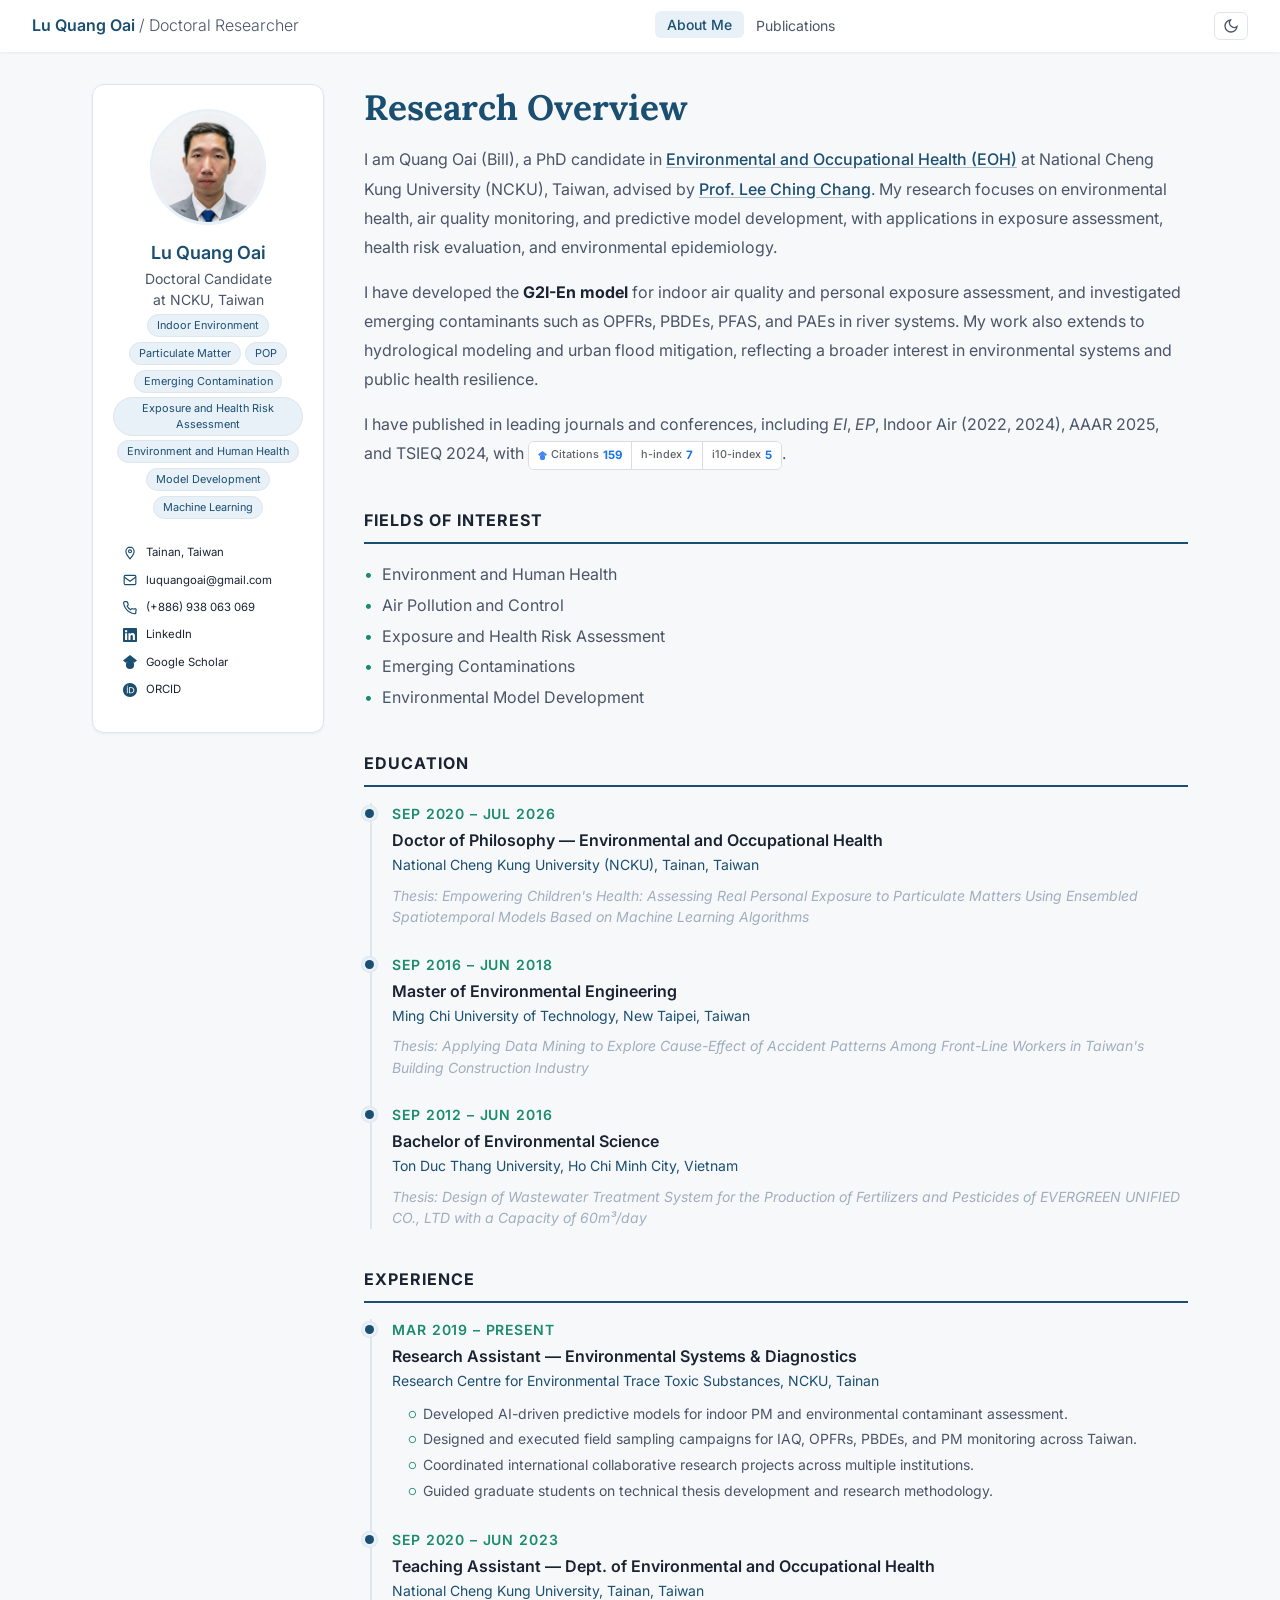
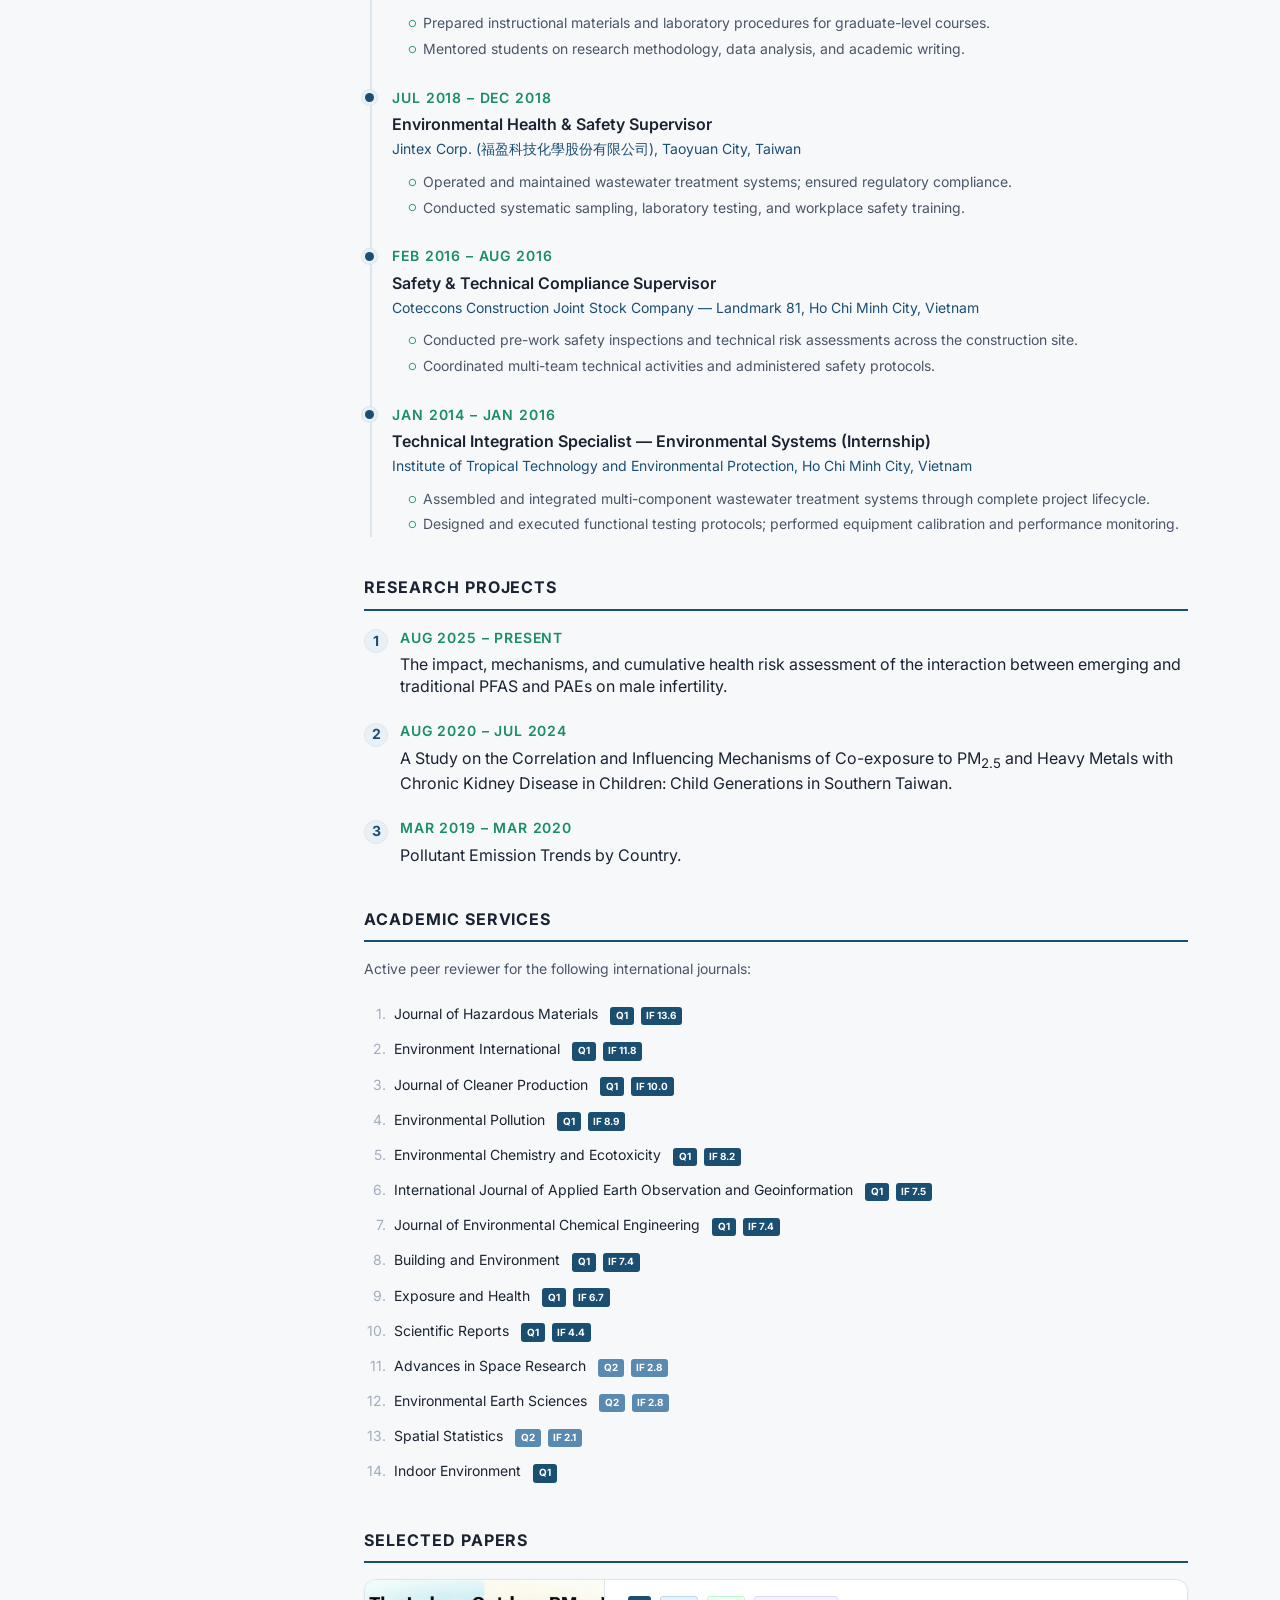
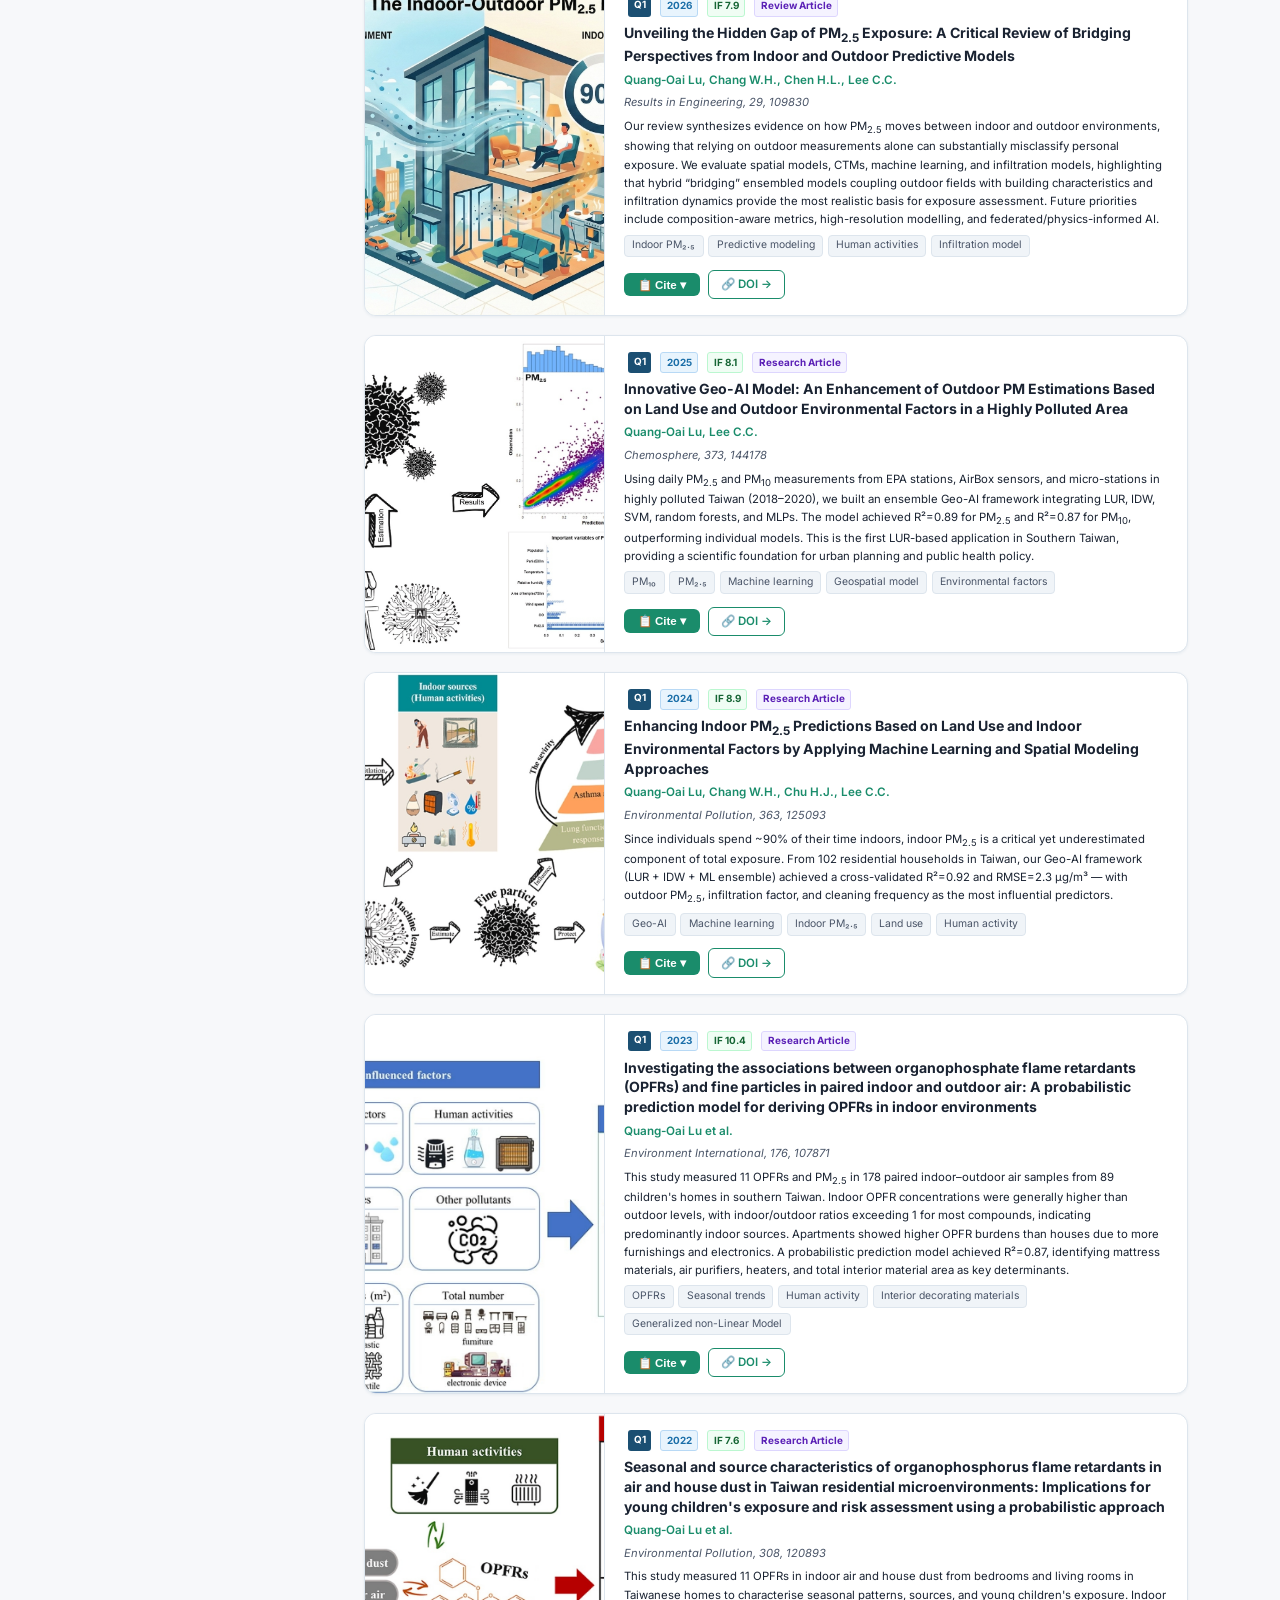
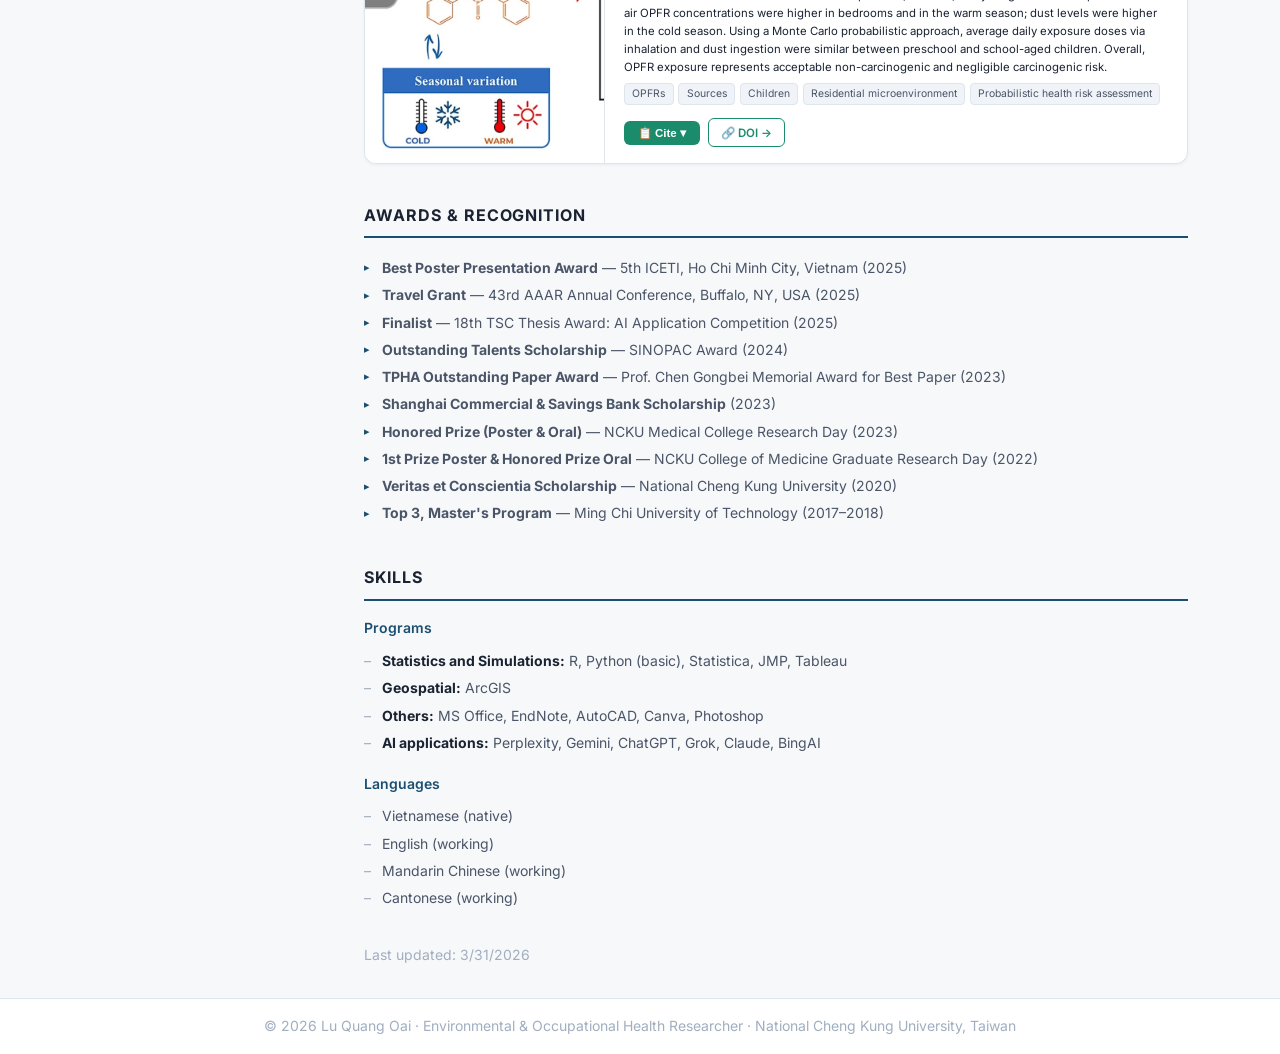
==== commit adbd62c1: "Update index.html" ====
--- a/index.html
+++ b/index.html
@@ -271,7 +271,7 @@
     <div class="sp-card">
       <div class="sp-body">
         <div class="sp-ga-col">
-          <img src="assets/images/ga_paper5_envpol2022.jpg" class="sp-ga-img" alt="Graphical Abstract" loading="lazy" onclick="lbOpen(this.src)"/>
+          <img src="assets/images/ga_paper2_chemosphere2025.jpg" class="sp-ga-img" alt="Graphical Abstract" loading="lazy" onclick="lbOpen(this.src)"/>
         </div>
         <div class="sp-info-col">
           <div class="sp-meta-row">
@@ -410,7 +410,7 @@
     <div class="sp-card">
       <div class="sp-body">
         <div class="sp-ga-col">
-          <img src="assets/images/ga_paper2_chemosphere2025.jpg" class="sp-ga-img" alt="Graphical Abstract" loading="lazy" onclick="lbOpen(this.src)"/>
+          <img src="assets/images/ga_paper5_envpol2022.jpg" class="sp-ga-img" alt="Graphical Abstract" loading="lazy" onclick="lbOpen(this.src)"/>
         </div>
         <div class="sp-info-col">
           <div class="sp-meta-row">
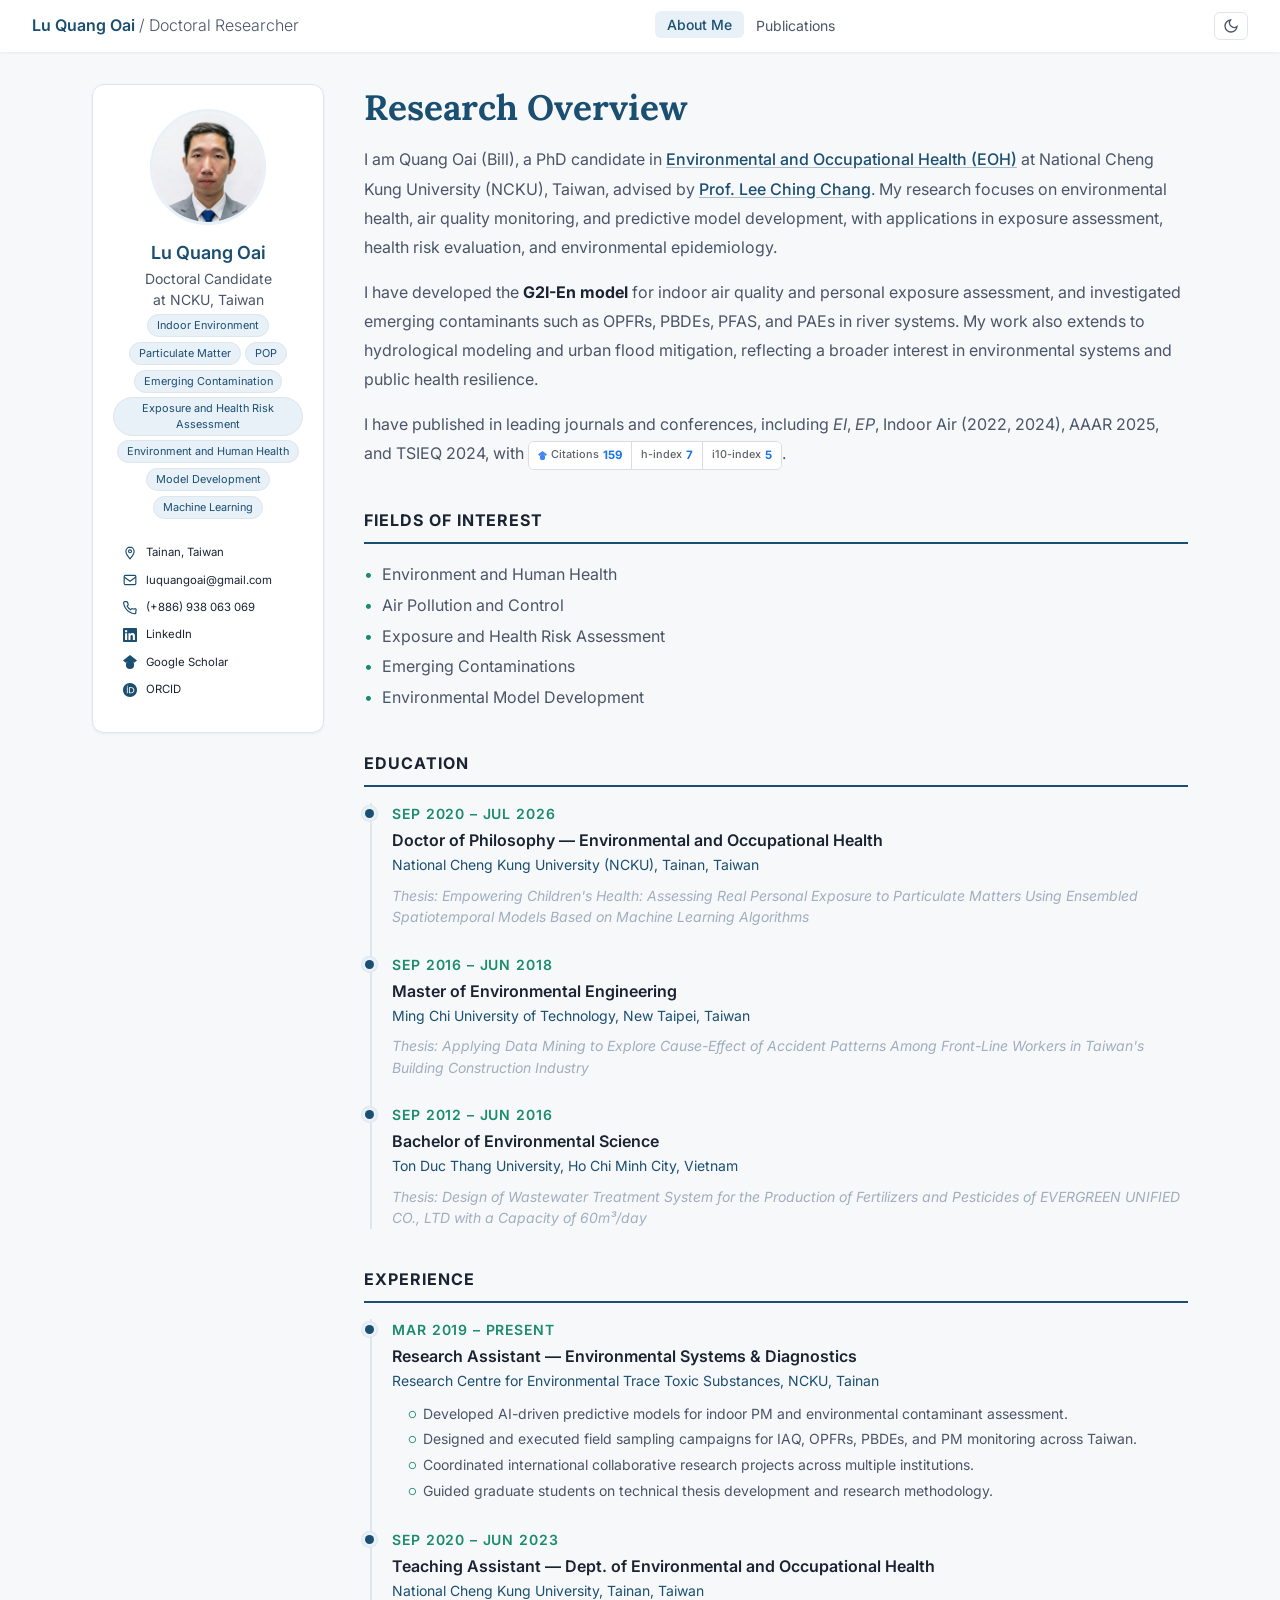
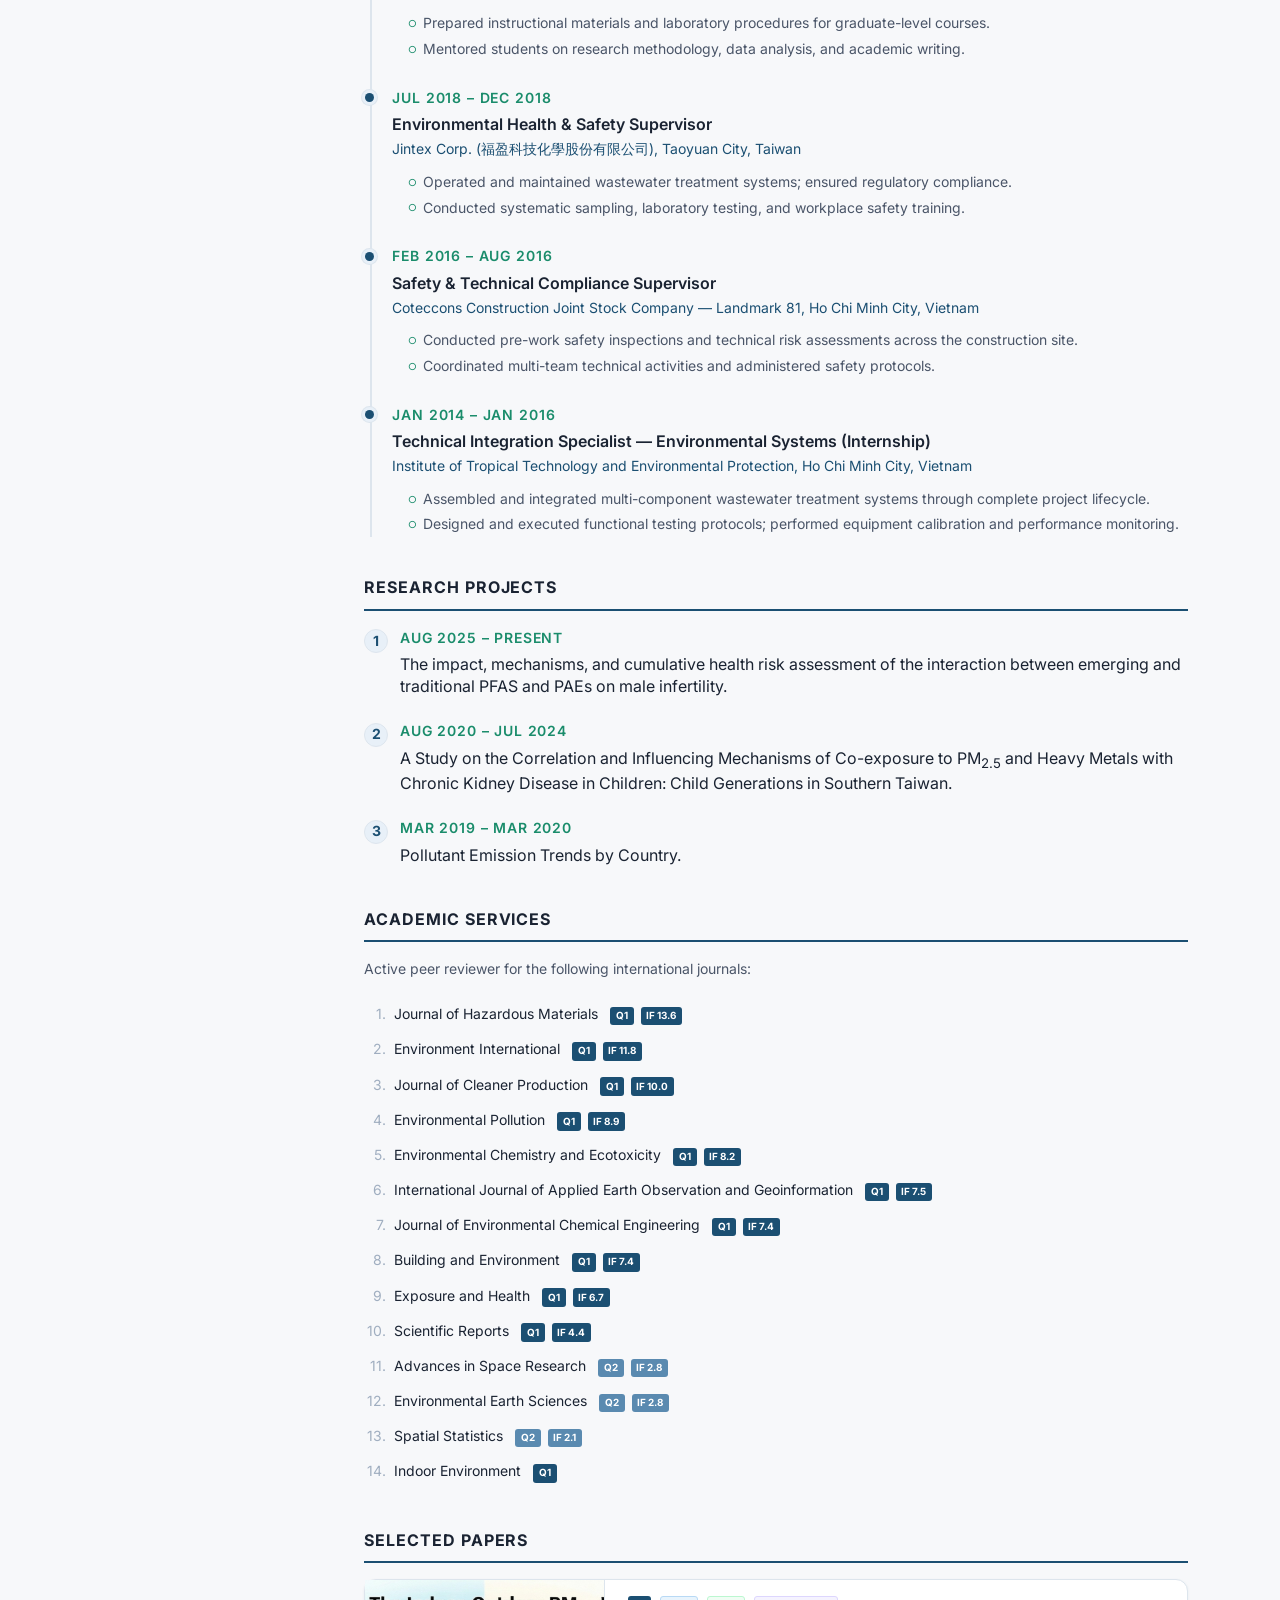
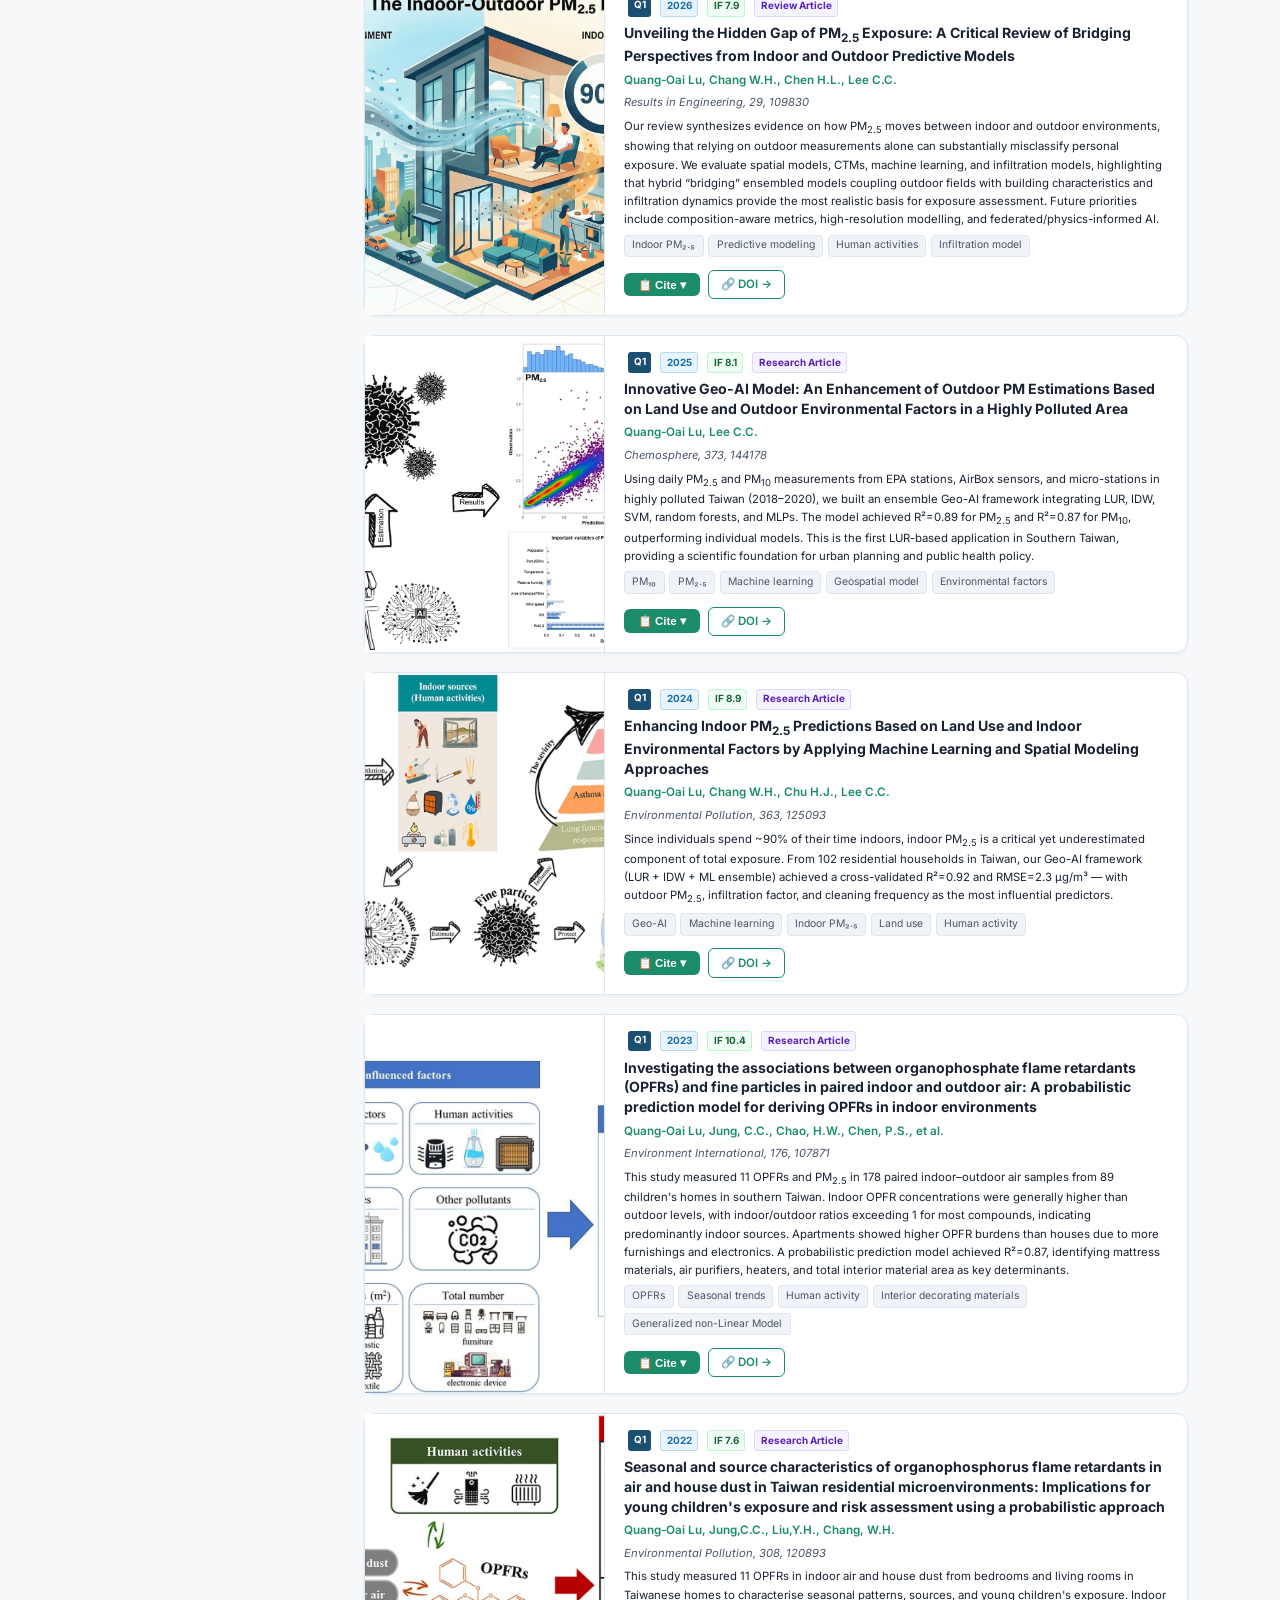
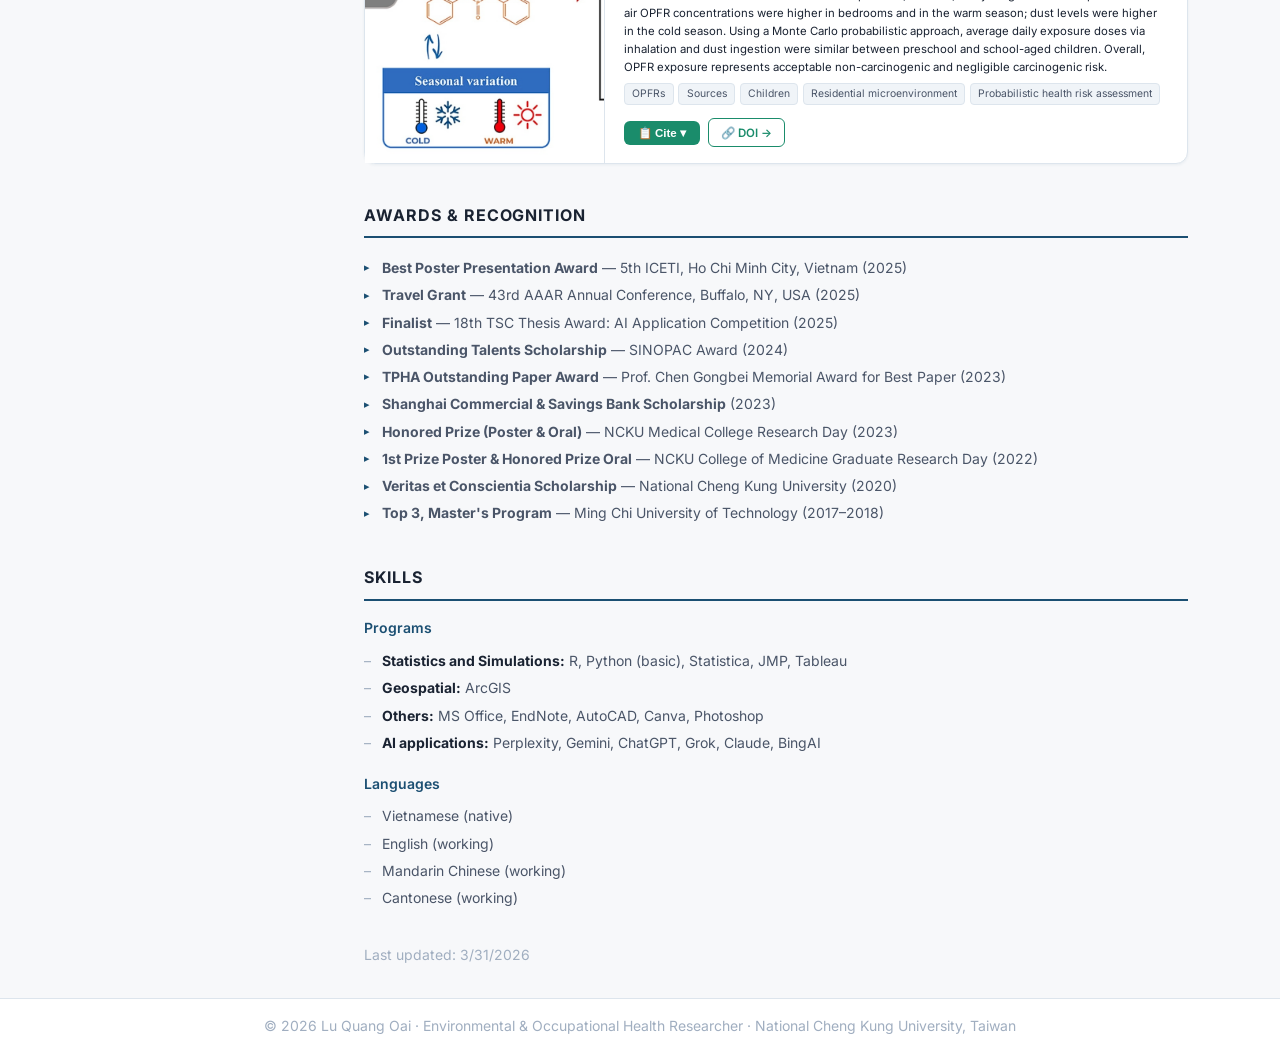
==== commit 4872878f: "Update index.html" ====
--- a/index.html
+++ b/index.html
@@ -375,7 +375,7 @@
             <span class="ptag ttype">Research Article</span>
           </div>
           <div class="sp-title">Investigating the associations between organophosphate flame retardants (OPFRs) and fine particles in paired indoor and outdoor air: A probabilistic prediction model for deriving OPFRs in indoor environments</div>
-          <div class="sp-authors">Quang-Oai Lu et al.</div>
+          <div class="sp-authors">Quang-Oai Lu, Jung, C.C., Chao, H.W., Chen, P.S., et al.</div>
           <div class="sp-journal">Environment International, 176, 107871</div>
           <div class="sp-abstract">This study measured 11 OPFRs and PM<sub>2.5</sub> in 178 paired indoor&ndash;outdoor air samples from 89 children&#39;s homes in southern Taiwan. Indoor OPFR concentrations were generally higher than outdoor levels, with indoor/outdoor ratios exceeding 1 for most compounds, indicating predominantly indoor sources. Apartments showed higher OPFR burdens than houses due to more furnishings and electronics. A probabilistic prediction model achieved R&#178;=0.87, identifying mattress materials, air purifiers, heaters, and total interior material area as key determinants.</div>
           <div class="sp-keywords"><span class="sp-kw">OPFRs</span><span class="sp-kw">Seasonal trends</span><span class="sp-kw">Human activity</span><span class="sp-kw">Interior decorating materials</span><span class="sp-kw">Generalized non-Linear Model</span></div>
@@ -420,7 +420,7 @@
             <span class="ptag ttype">Research Article</span>
           </div>
           <div class="sp-title">Seasonal and source characteristics of organophosphorus flame retardants in air and house dust in Taiwan residential microenvironments: Implications for young children&#39;s exposure and risk assessment using a probabilistic approach</div>
-          <div class="sp-authors">Quang-Oai Lu et al.</div>
+          <div class="sp-authors">Quang-Oai Lu, Jung,C.C., Liu,Y.H., Chang, W.H.</div>
           <div class="sp-journal">Environmental Pollution, 308, 120893</div>
           <div class="sp-abstract">This study measured 11 OPFRs in indoor air and house dust from bedrooms and living rooms in Taiwanese homes to characterise seasonal patterns, sources, and young children&#39;s exposure. Indoor air OPFR concentrations were higher in bedrooms and in the warm season; dust levels were higher in the cold season. Using a Monte Carlo probabilistic approach, average daily exposure doses via inhalation and dust ingestion were similar between preschool and school-aged children. Overall, OPFR exposure represents acceptable non-carcinogenic and negligible carcinogenic risk.</div>
           <div class="sp-keywords"><span class="sp-kw">OPFRs</span><span class="sp-kw">Sources</span><span class="sp-kw">Children</span><span class="sp-kw">Residential microenvironment</span><span class="sp-kw">Probabilistic health risk assessment</span></div>
--- a/assets/css/style.css
+++ b/assets/css/style.css
@@ -269,7 +269,7 @@
   
     /* ── Selected Papers ─────────────────────────────── */
     .sp-grid{display:flex;flex-direction:column;gap:1.2rem;}
-    .sp-card{background:var(--surface);border:1px solid var(--border);border-radius:12px;overflow:hidden;box-shadow:var(--sh-sm);}
+    .sp-card{background:var(--surface);border:1px solid var(--border);border-radius:12px;overflow:visible;box-shadow:var(--sh-sm);}
     .sp-body{display:flex;min-height:220px;}
     .sp-ga-col{flex:0 0 240px;overflow:hidden;border-right:1px solid var(--border);}
     .sp-ga-img{width:100%;height:100%;object-fit:cover;display:block;cursor:zoom-in;transition:opacity .15s;}
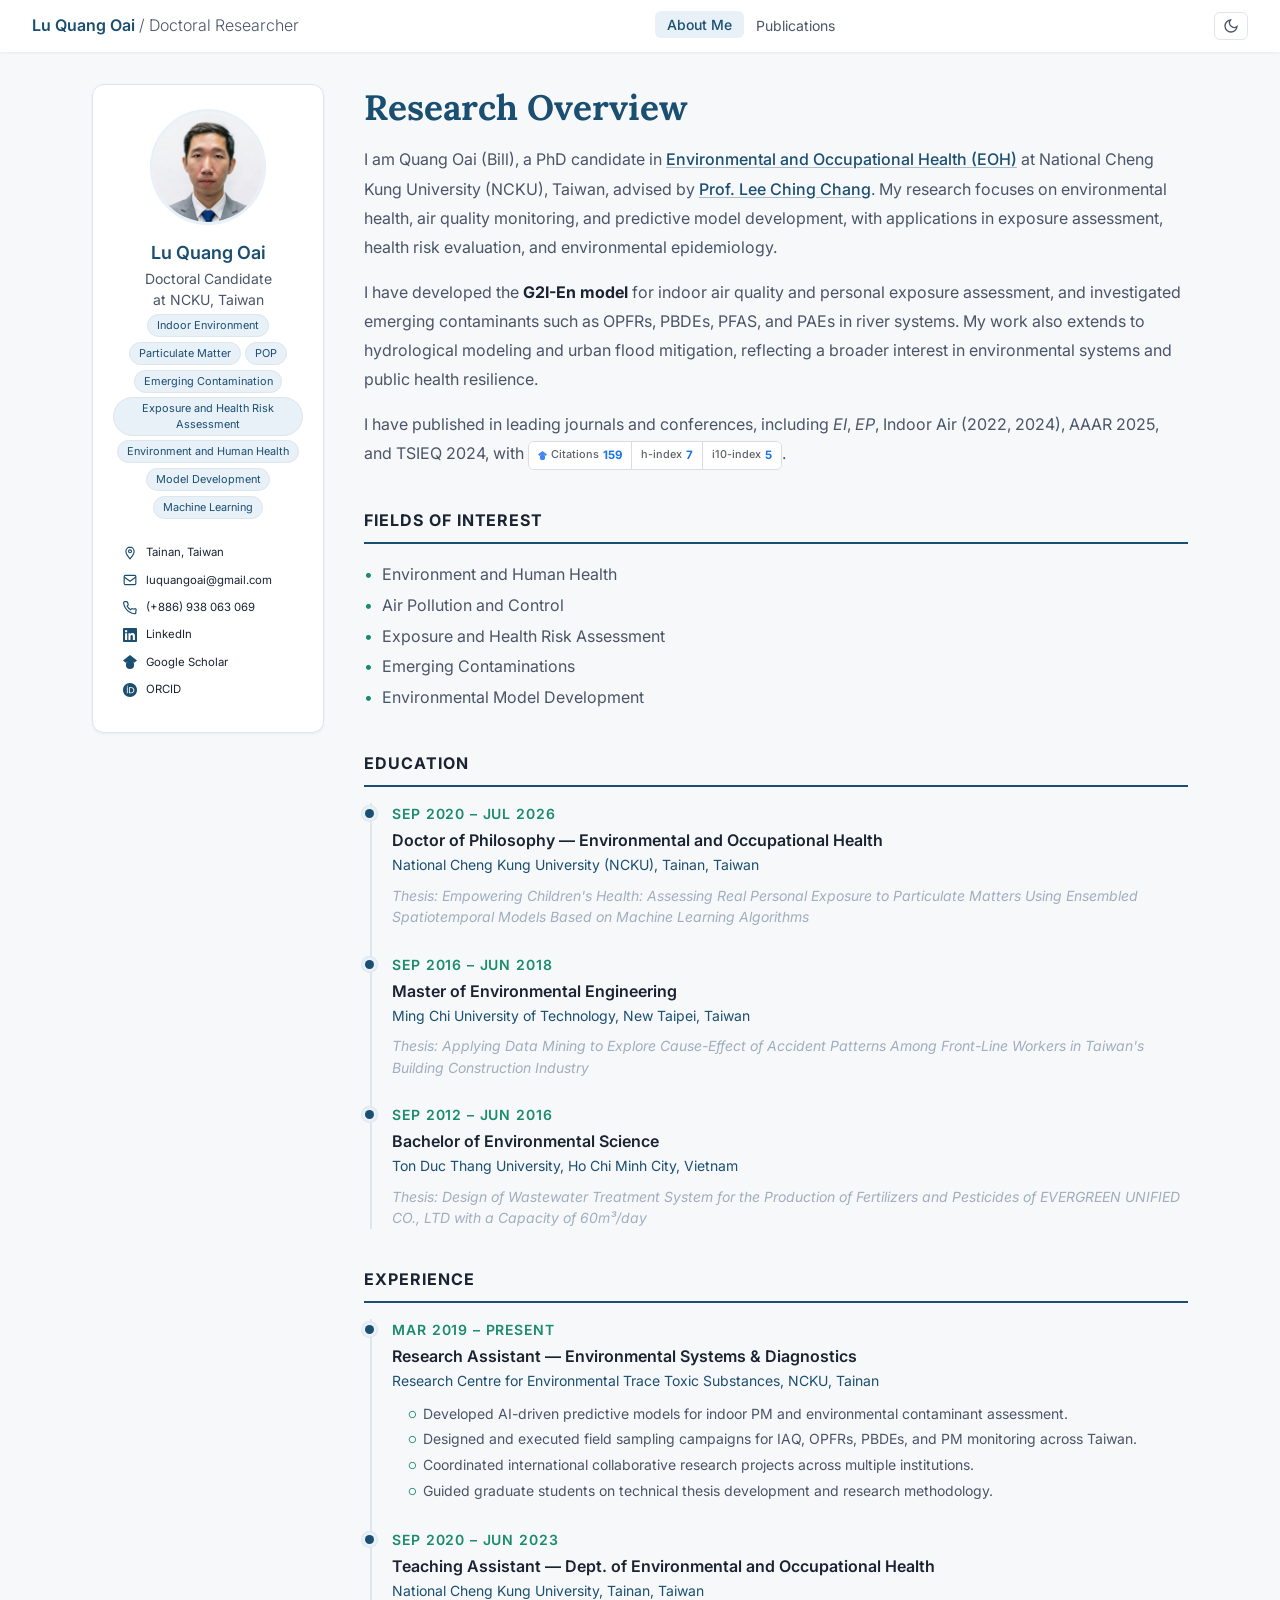
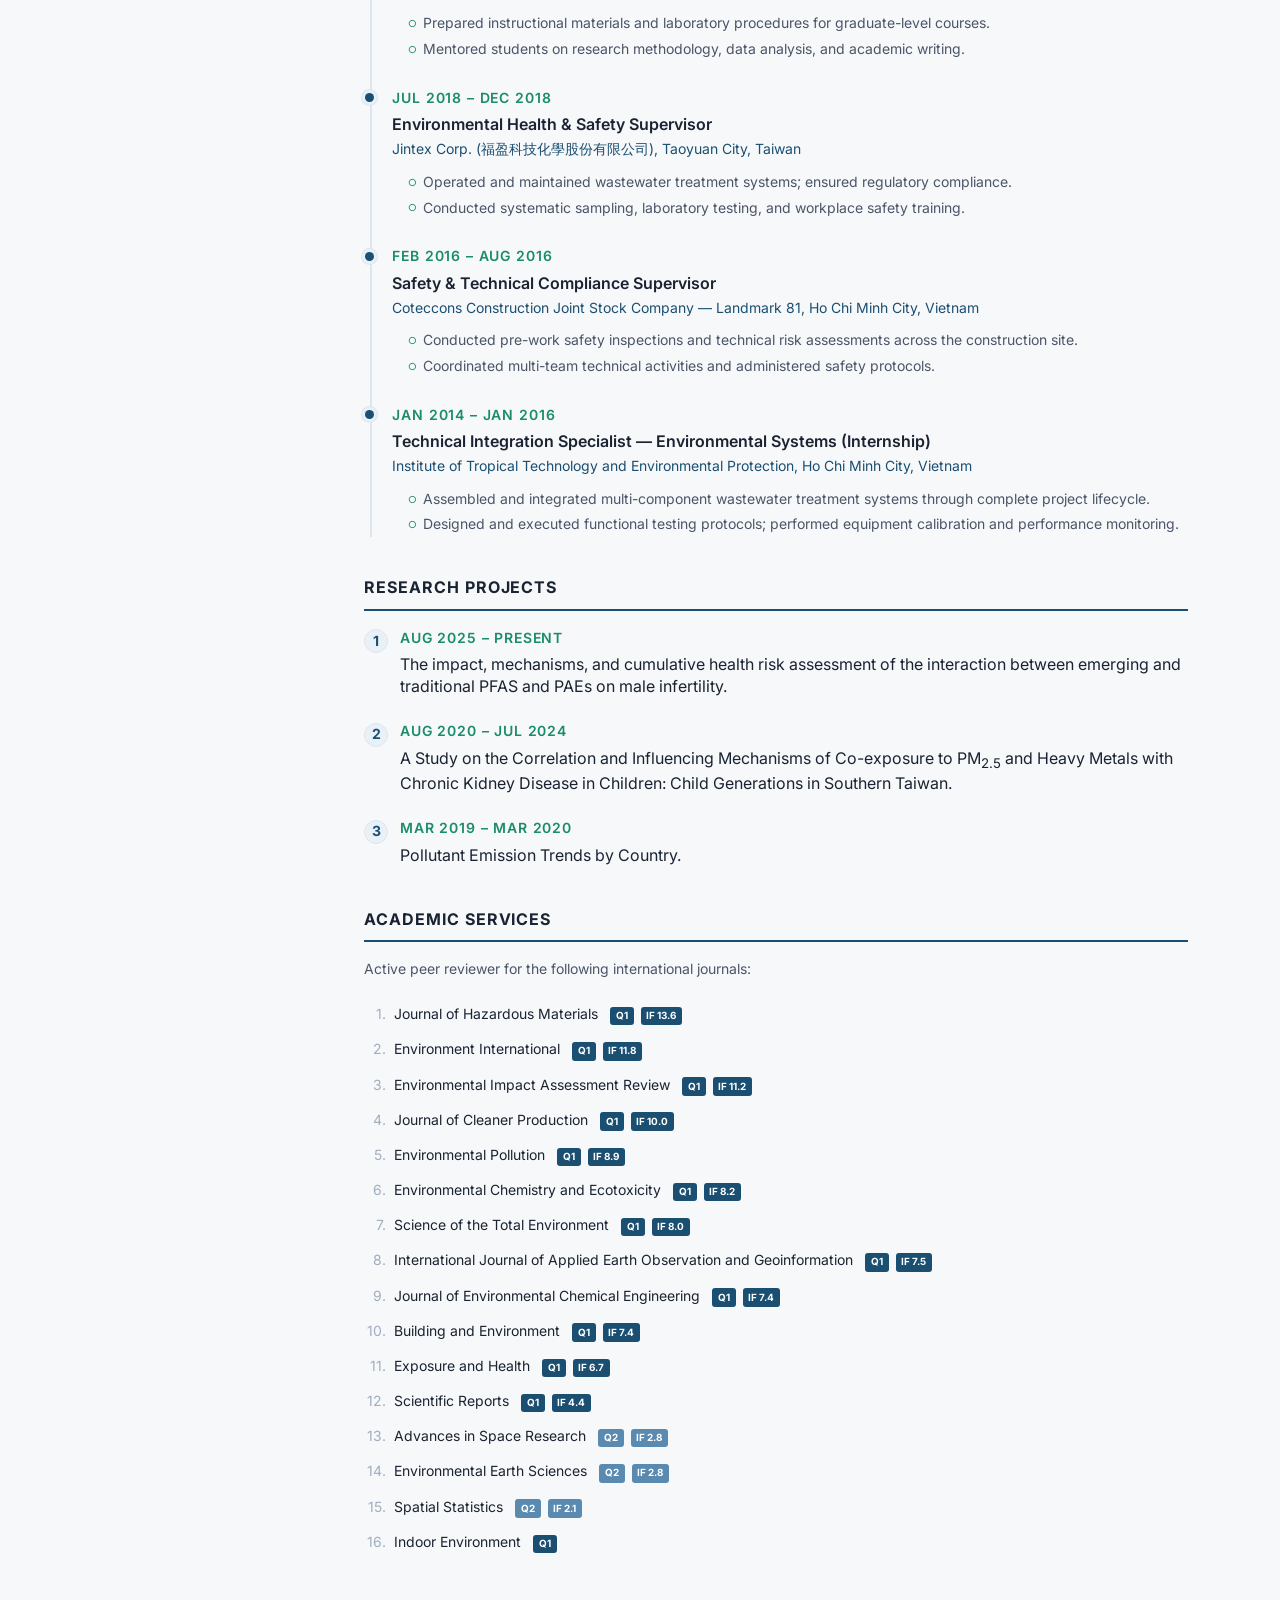
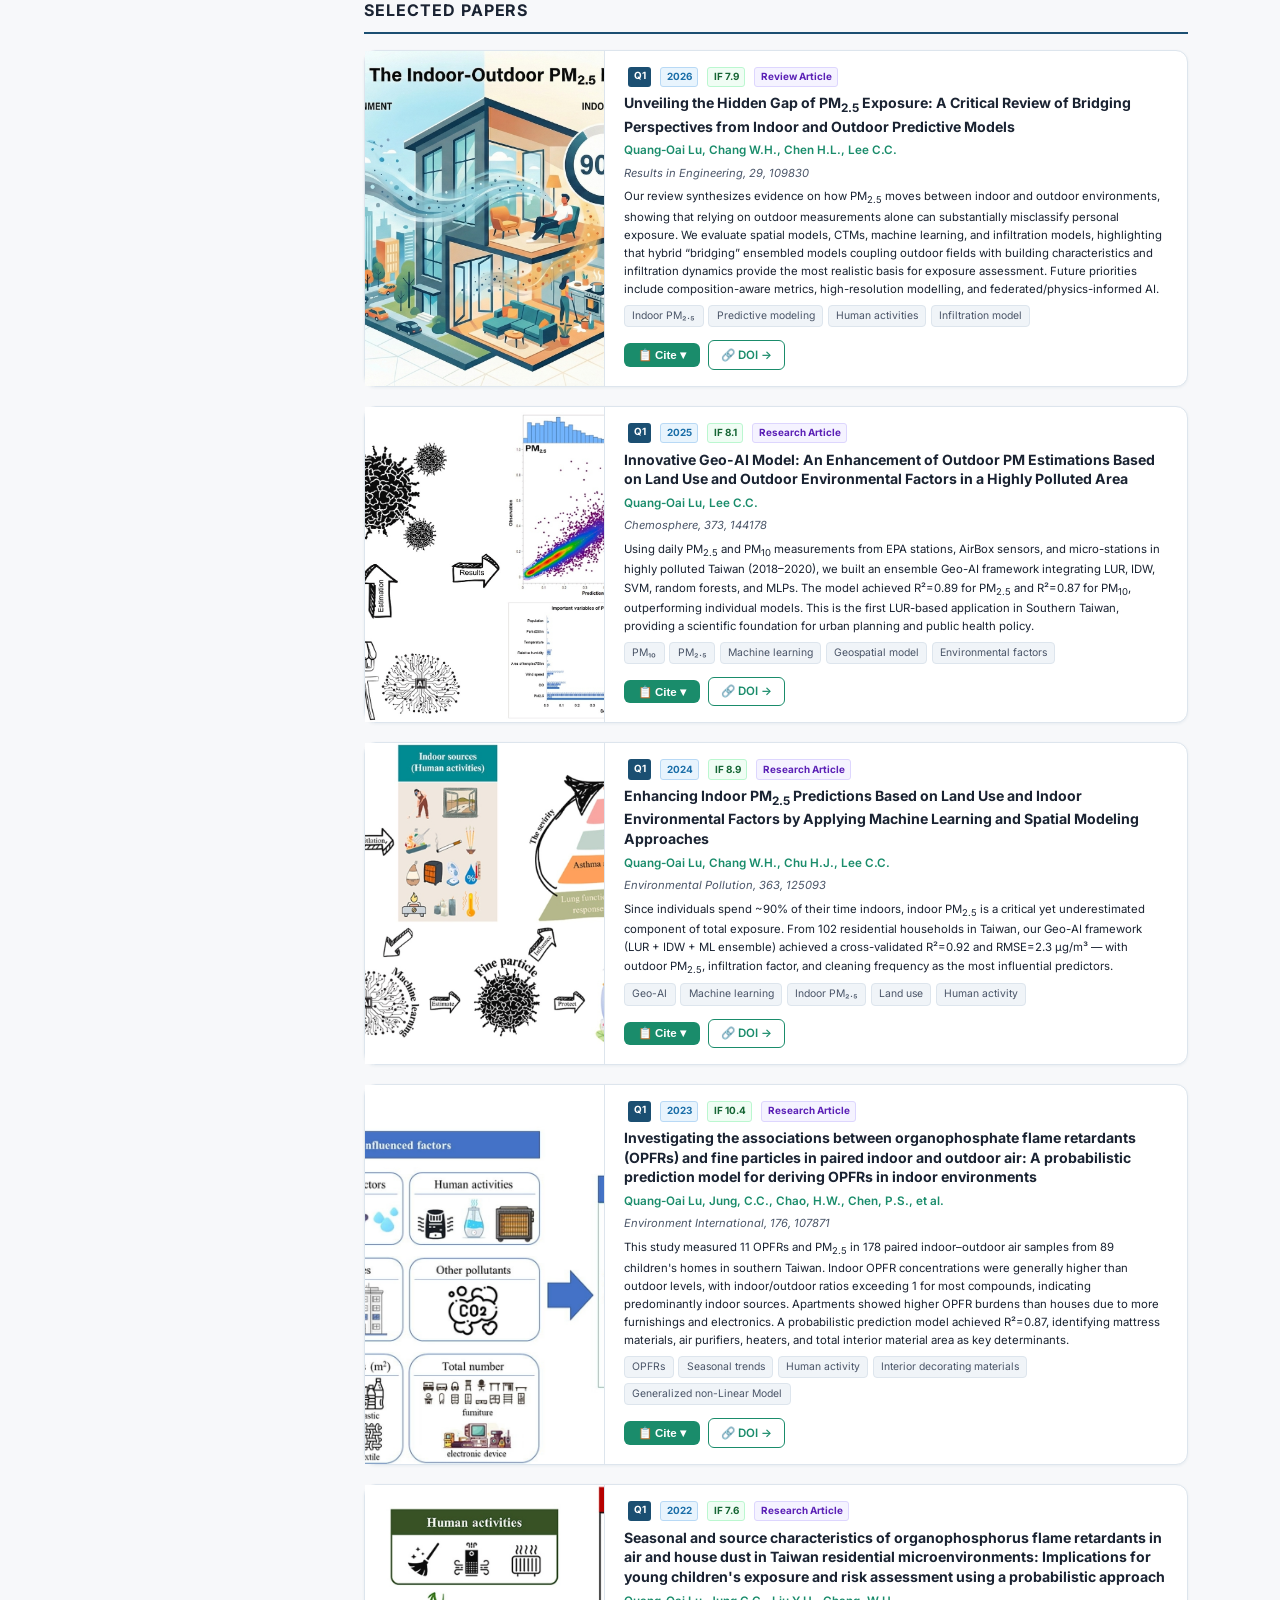
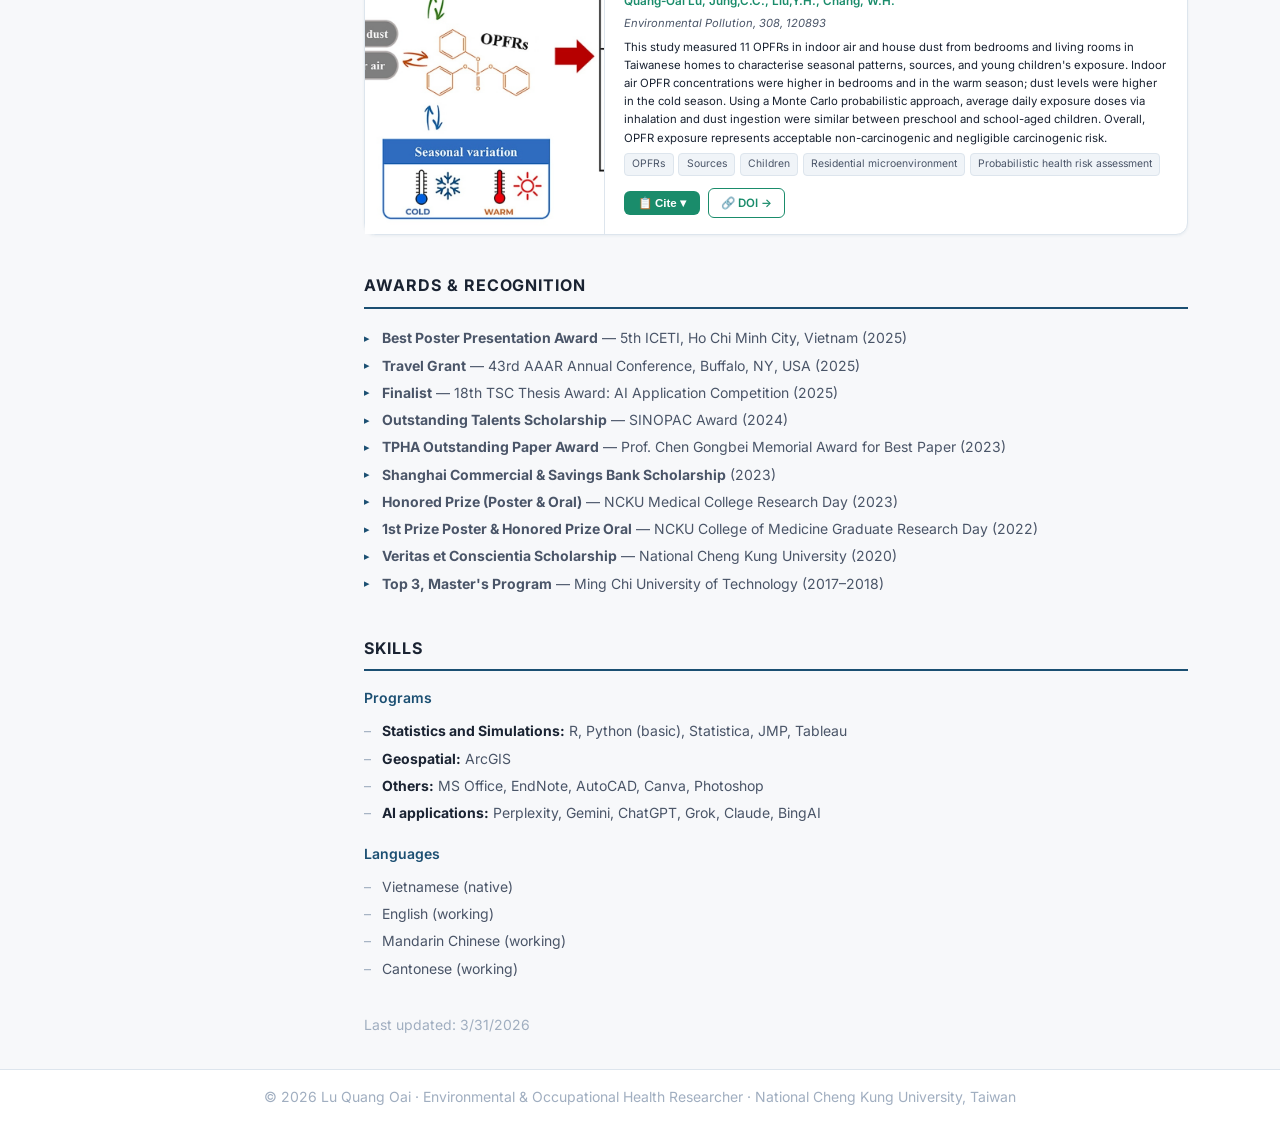
==== commit 5576c22d: "Update index.html" ====
--- a/index.html
+++ b/index.html
@@ -198,18 +198,20 @@
     <ul class="svc-list">
       <li class="svc-item-inline"><span class="svc-num">1.</span><span class="svc-inline-name">Journal of Hazardous Materials</span><span class="svc-inline-badges"><span class="ptag tq1">Q1</span> <span class="ptag tq1">IF 13.6</span></span></li>
 <li class="svc-item-inline"><span class="svc-num">2.</span><span class="svc-inline-name">Environment International</span><span class="svc-inline-badges"><span class="ptag tq1">Q1</span> <span class="ptag tq1">IF 11.8</span></span></li>
-<li class="svc-item-inline"><span class="svc-num">3.</span><span class="svc-inline-name">Journal of Cleaner Production</span><span class="svc-inline-badges"><span class="ptag tq1">Q1</span> <span class="ptag tq1">IF 10.0</span></span></li>
-<li class="svc-item-inline"><span class="svc-num">4.</span><span class="svc-inline-name">Environmental Pollution</span><span class="svc-inline-badges"><span class="ptag tq1">Q1</span> <span class="ptag tq1">IF 8.9</span></span></li>
-<li class="svc-item-inline"><span class="svc-num">5.</span><span class="svc-inline-name">Environmental Chemistry and Ecotoxicity</span><span class="svc-inline-badges"><span class="ptag tq1">Q1</span> <span class="ptag tq1">IF 8.2</span></span></li>
-<li class="svc-item-inline"><span class="svc-num">6.</span><span class="svc-inline-name">International Journal of Applied Earth Observation and Geoinformation</span><span class="svc-inline-badges"><span class="ptag tq1">Q1</span> <span class="ptag tq1">IF 7.5</span></span></li>
-<li class="svc-item-inline"><span class="svc-num">7.</span><span class="svc-inline-name">Journal of Environmental Chemical Engineering</span><span class="svc-inline-badges"><span class="ptag tq1">Q1</span> <span class="ptag tq1">IF 7.4</span></span></li>
-<li class="svc-item-inline"><span class="svc-num">8.</span><span class="svc-inline-name">Building and Environment</span><span class="svc-inline-badges"><span class="ptag tq1">Q1</span> <span class="ptag tq1">IF 7.4</span></span></li>
-<li class="svc-item-inline"><span class="svc-num">9.</span><span class="svc-inline-name">Exposure and Health</span><span class="svc-inline-badges"><span class="ptag tq1">Q1</span> <span class="ptag tq1">IF 6.7</span></span></li>
-<li class="svc-item-inline"><span class="svc-num">10.</span><span class="svc-inline-name">Scientific Reports</span><span class="svc-inline-badges"><span class="ptag tq1">Q1</span> <span class="ptag tq1">IF 4.4</span></span></li>
-<li class="svc-item-inline"><span class="svc-num">11.</span><span class="svc-inline-name">Advances in Space Research</span><span class="svc-inline-badges"><span class="ptag tq2">Q2</span> <span class="ptag tq2">IF 2.8</span></span></li>
-<li class="svc-item-inline"><span class="svc-num">12.</span><span class="svc-inline-name">Environmental Earth Sciences</span><span class="svc-inline-badges"><span class="ptag tq2">Q2</span> <span class="ptag tq2">IF 2.8</span></span></li>
-<li class="svc-item-inline"><span class="svc-num">13.</span><span class="svc-inline-name">Spatial Statistics</span><span class="svc-inline-badges"><span class="ptag tq2">Q2</span> <span class="ptag tq2">IF 2.1</span></span></li>
-<li class="svc-item-inline"><span class="svc-num">14.</span><span class="svc-inline-name">Indoor Environment</span><span class="svc-inline-badges"><span class="ptag tq1">Q1</span></span></li>
+<li class="svc-item-inline"><span class="svc-num">3.</span><span class="svc-inline-name">Environmental Impact Assessment Review</span><span class="svc-inline-badges"><span class="ptag tq1">Q1</span> <span class="ptag tq1">IF 11.2</span></span></li>
+<li class="svc-item-inline"><span class="svc-num">4.</span><span class="svc-inline-name">Journal of Cleaner Production</span><span class="svc-inline-badges"><span class="ptag tq1">Q1</span> <span class="ptag tq1">IF 10.0</span></span></li>
+<li class="svc-item-inline"><span class="svc-num">5.</span><span class="svc-inline-name">Environmental Pollution</span><span class="svc-inline-badges"><span class="ptag tq1">Q1</span> <span class="ptag tq1">IF 8.9</span></span></li>
+<li class="svc-item-inline"><span class="svc-num">6.</span><span class="svc-inline-name">Environmental Chemistry and Ecotoxicity</span><span class="svc-inline-badges"><span class="ptag tq1">Q1</span> <span class="ptag tq1">IF 8.2</span></span></li>
+<li class="svc-item-inline"><span class="svc-num">7.</span><span class="svc-inline-name">Science of the Total Environment</span><span class="svc-inline-badges"><span class="ptag tq1">Q1</span> <span class="ptag tq1">IF 8.0</span></span></li>
+<li class="svc-item-inline"><span class="svc-num">8.</span><span class="svc-inline-name">International Journal of Applied Earth Observation and Geoinformation</span><span class="svc-inline-badges"><span class="ptag tq1">Q1</span> <span class="ptag tq1">IF 7.5</span></span></li>
+<li class="svc-item-inline"><span class="svc-num">9.</span><span class="svc-inline-name">Journal of Environmental Chemical Engineering</span><span class="svc-inline-badges"><span class="ptag tq1">Q1</span> <span class="ptag tq1">IF 7.4</span></span></li>
+<li class="svc-item-inline"><span class="svc-num">10.</span><span class="svc-inline-name">Building and Environment</span><span class="svc-inline-badges"><span class="ptag tq1">Q1</span> <span class="ptag tq1">IF 7.4</span></span></li>
+<li class="svc-item-inline"><span class="svc-num">11.</span><span class="svc-inline-name">Exposure and Health</span><span class="svc-inline-badges"><span class="ptag tq1">Q1</span> <span class="ptag tq1">IF 6.7</span></span></li>
+<li class="svc-item-inline"><span class="svc-num">12.</span><span class="svc-inline-name">Scientific Reports</span><span class="svc-inline-badges"><span class="ptag tq1">Q1</span> <span class="ptag tq1">IF 4.4</span></span></li>
+<li class="svc-item-inline"><span class="svc-num">13.</span><span class="svc-inline-name">Advances in Space Research</span><span class="svc-inline-badges"><span class="ptag tq2">Q2</span> <span class="ptag tq2">IF 2.8</span></span></li>
+<li class="svc-item-inline"><span class="svc-num">14.</span><span class="svc-inline-name">Environmental Earth Sciences</span><span class="svc-inline-badges"><span class="ptag tq2">Q2</span> <span class="ptag tq2">IF 2.8</span></span></li>
+<li class="svc-item-inline"><span class="svc-num">15.</span><span class="svc-inline-name">Spatial Statistics</span><span class="svc-inline-badges"><span class="ptag tq2">Q2</span> <span class="ptag tq2">IF 2.1</span></span></li>
+<li class="svc-item-inline"><span class="svc-num">16.</span><span class="svc-inline-name">Indoor Environment</span><span class="svc-inline-badges"><span class="ptag tq1">Q1</span></span></li>
     </ul>
   </section>
 
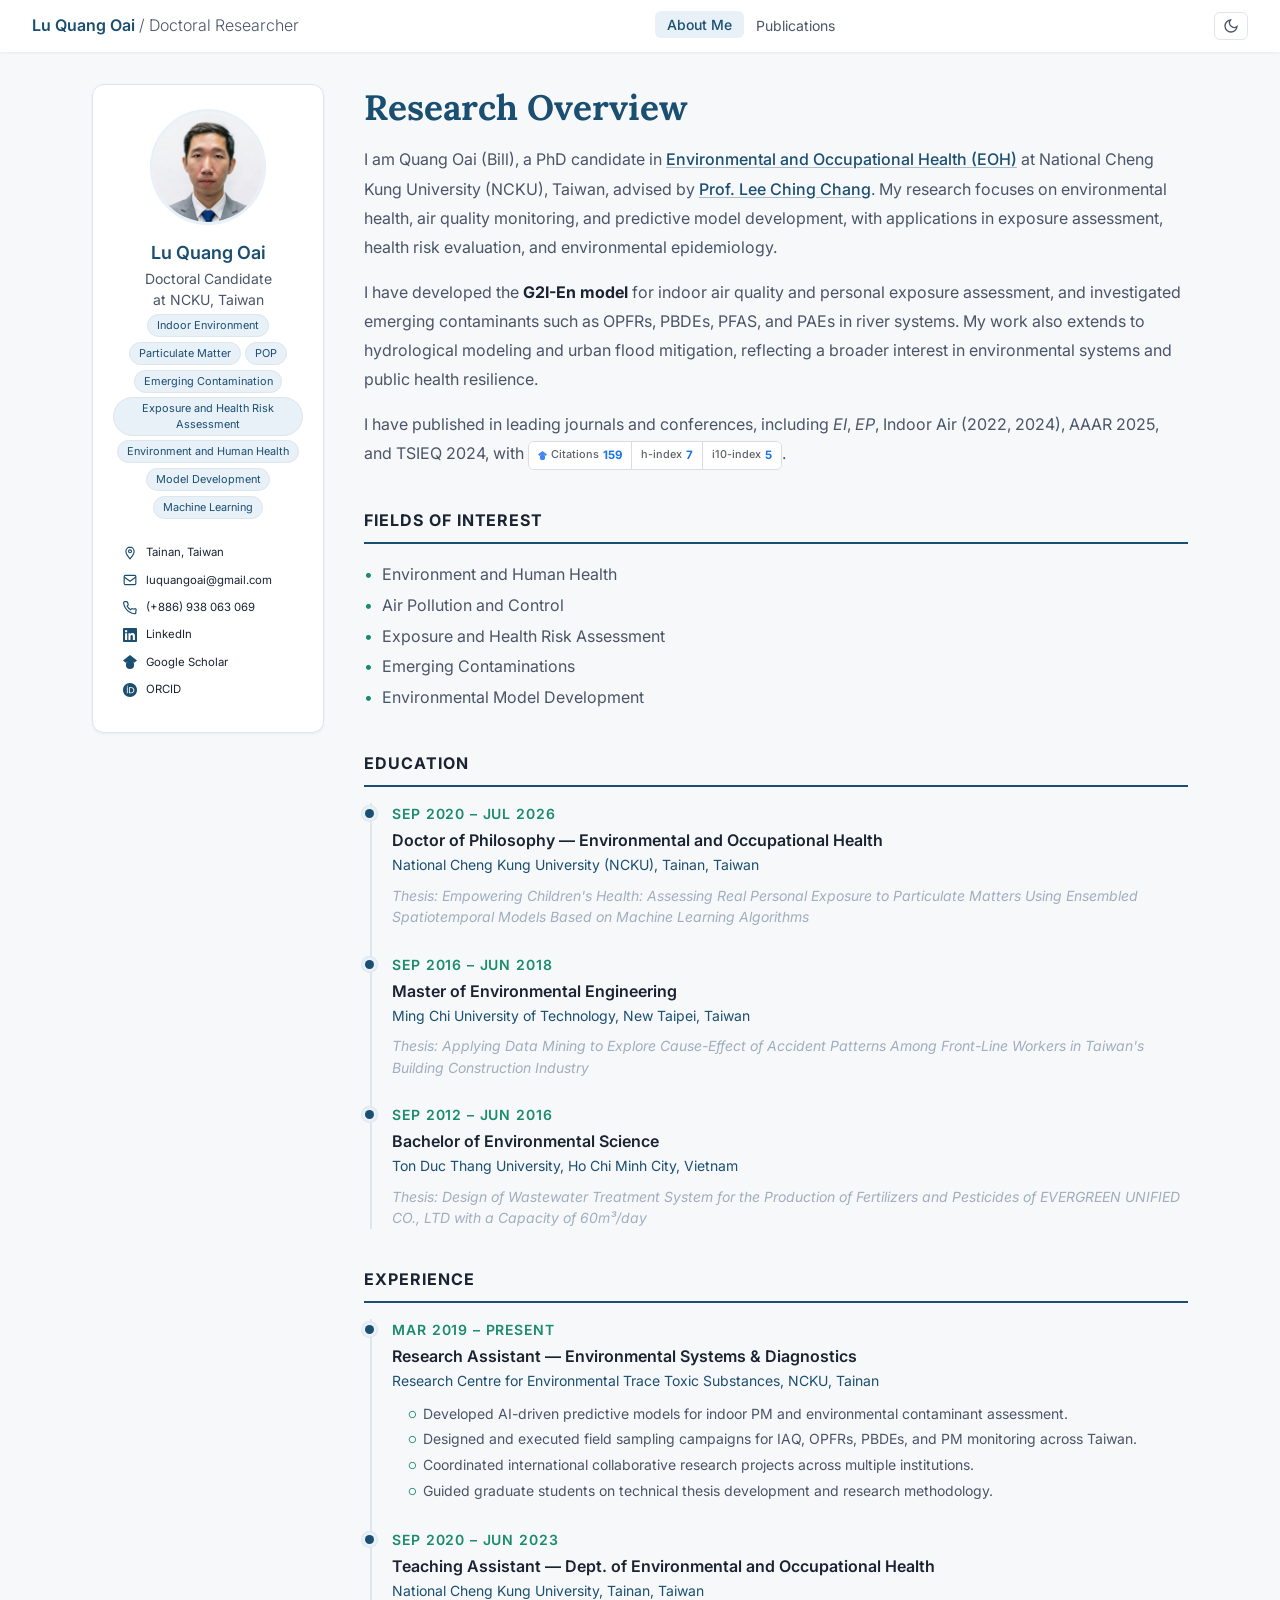
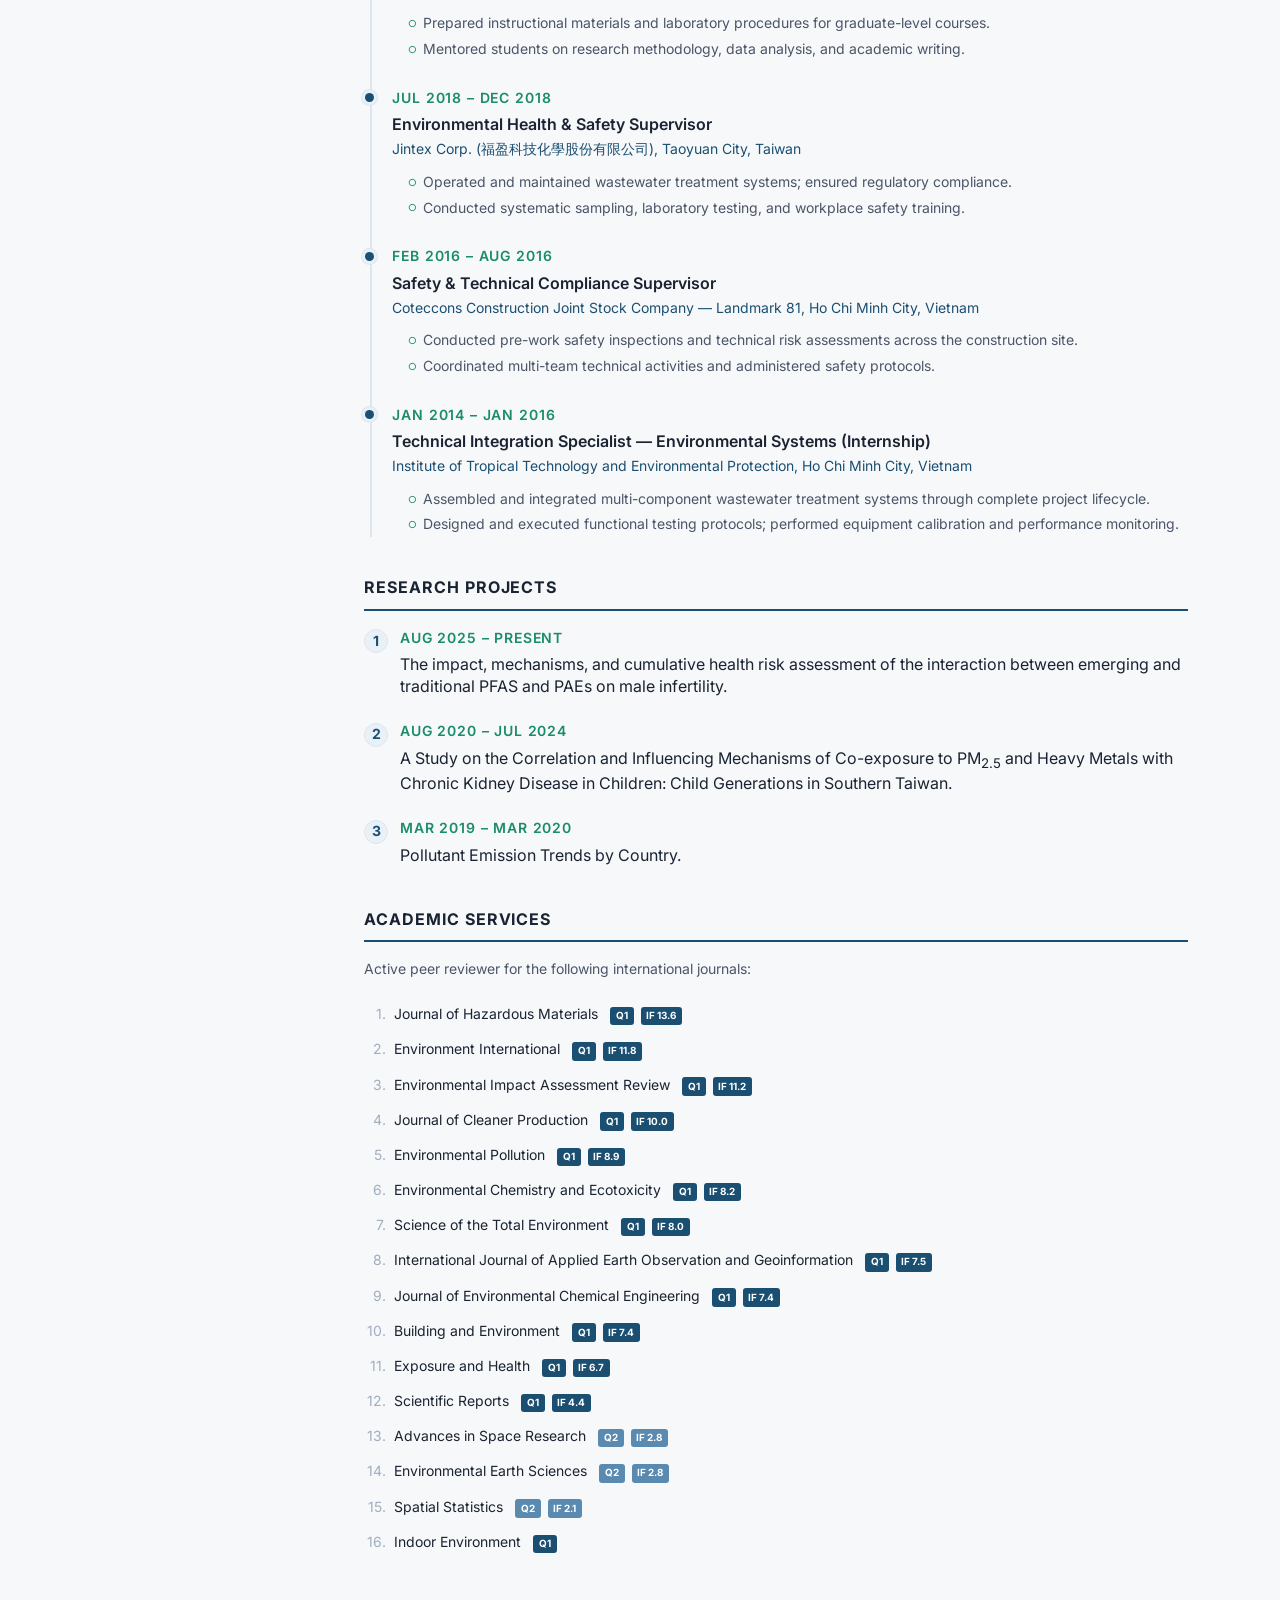
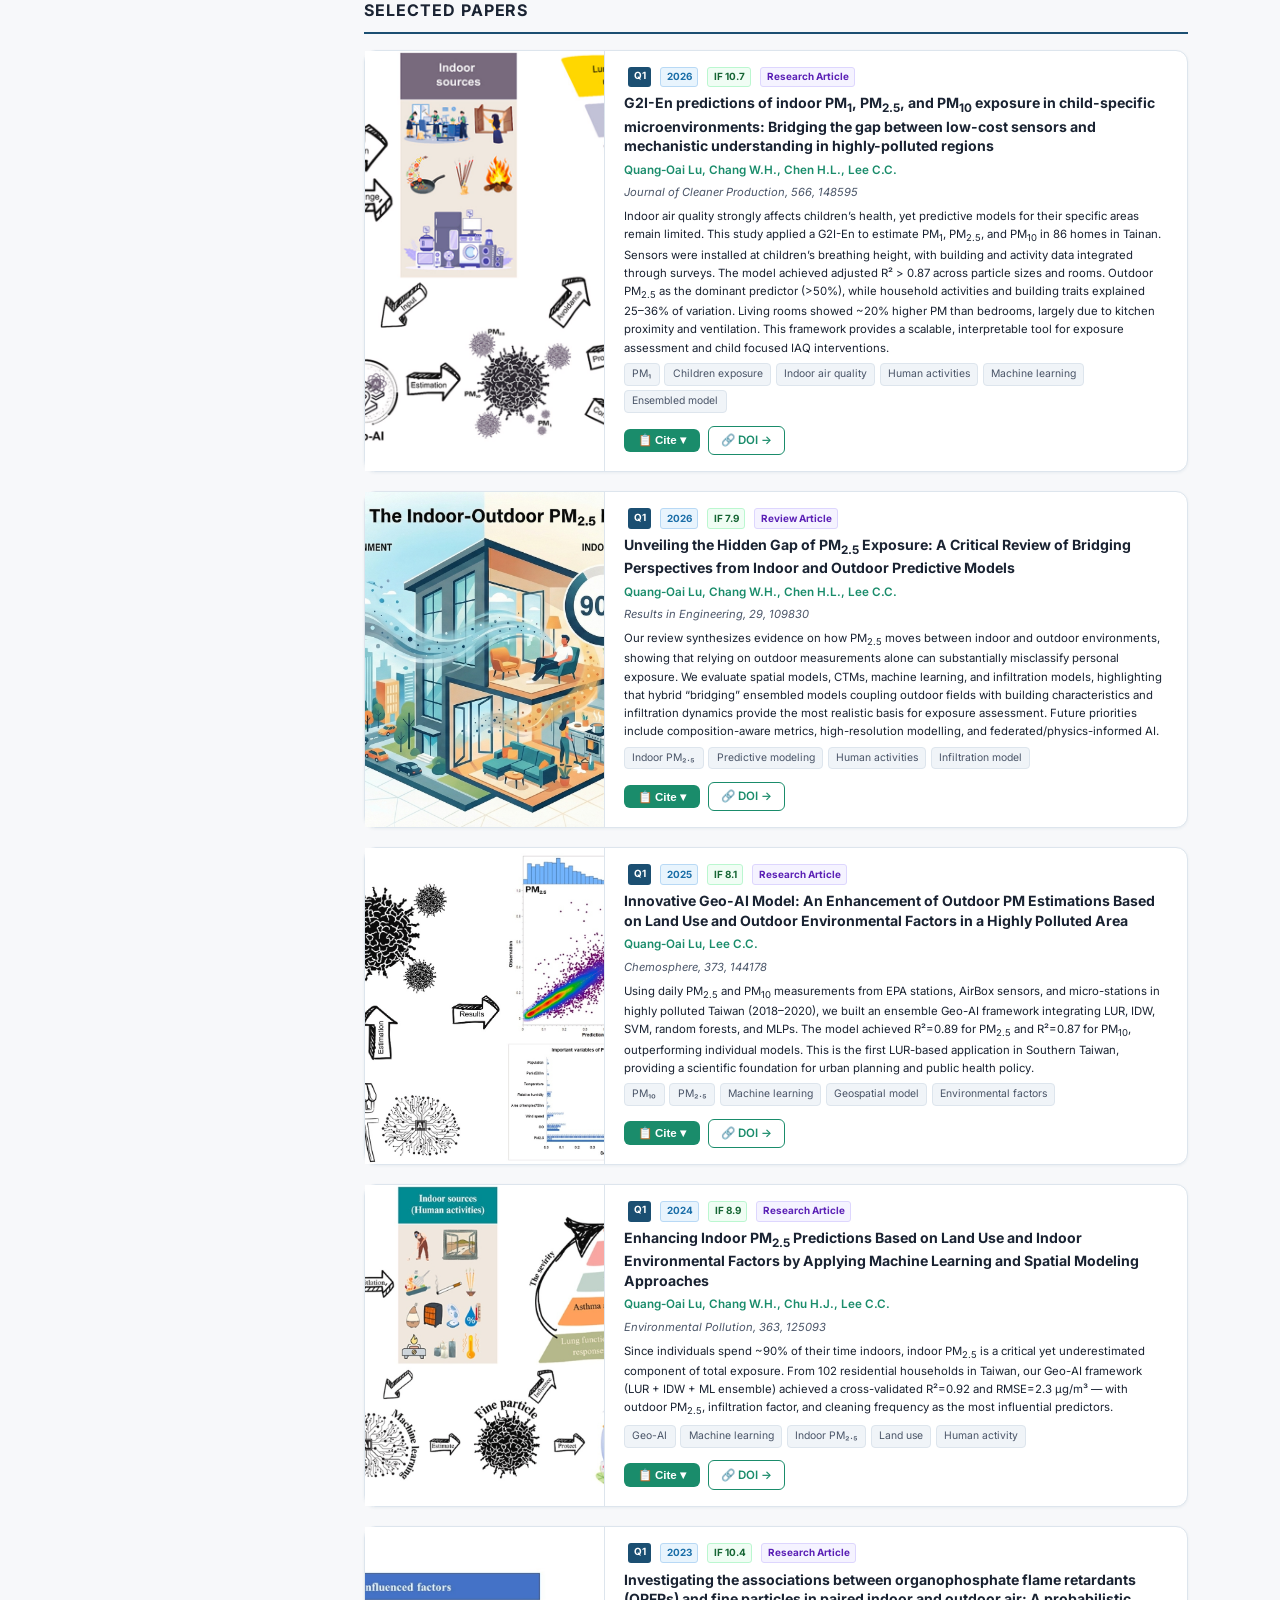
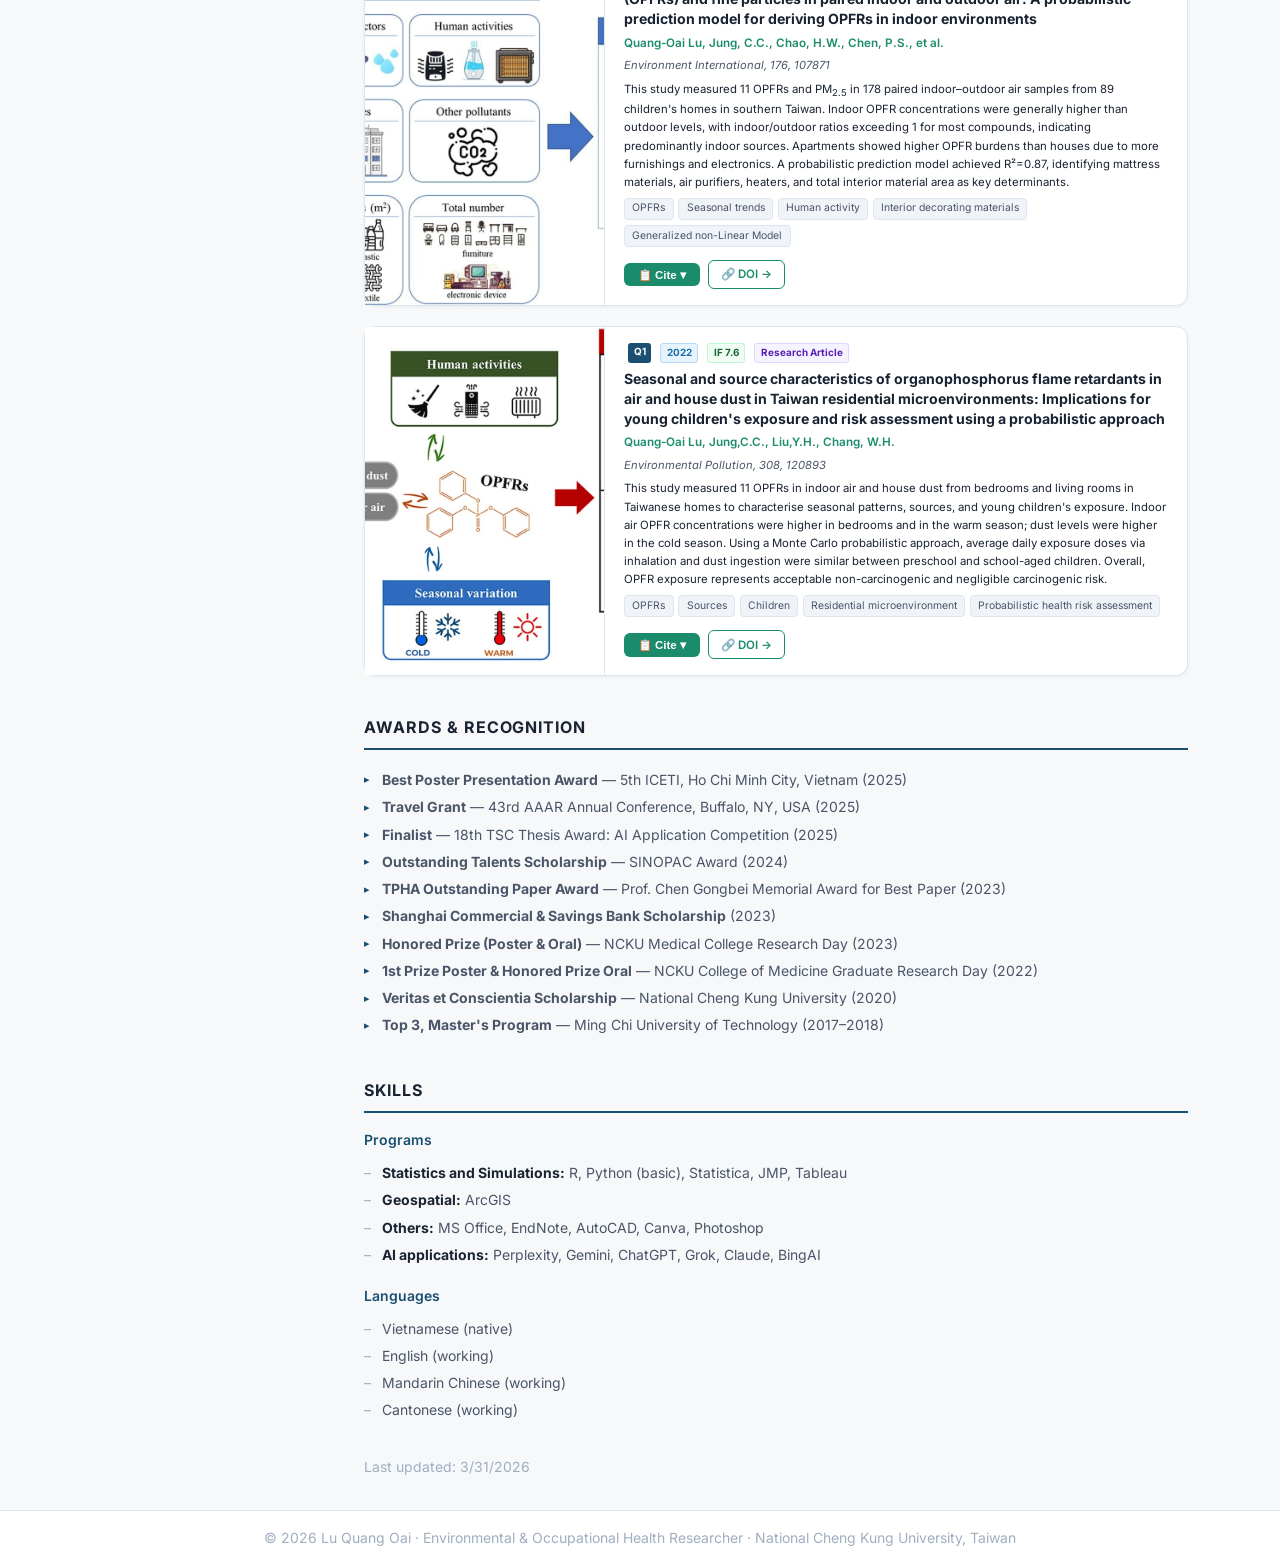
==== commit ea5e5ec8: "Add research article card for G2I-En predictions Added a new card with details about a research arti" ====
--- a/index.html
+++ b/index.html
@@ -221,6 +221,54 @@
   <section class="sec" id="selected-papers">
     <h2 class="stitle">Selected Papers</h2>
     <div class="sp-grid">
+
+    <div class="sp-card">
+      <div class="sp-body">
+        <div class="sp-ga-col">
+          <img src="assets/images/ga_paper6_jcr2026.jpg" class="sp-ga-img" alt="Graphical Abstract" loading="lazy" onclick="lbOpen(this.src)"/>
+        </div>
+        <div class="sp-info-col">
+          <div class="sp-meta-row">
+            <span class="ptag tq1">Q1</span>
+            <span class="ptag tyear">2026</span>
+            <span class="ptag tif">IF 10.7</span>
+            <span class="ptag ttype">Research Article</span>
+          </div>
+          <div class="sp-title">G2I-En predictions of indoor PM<sub>1</sub>, PM<sub>2.5</sub>, and PM<sub>10</sub> exposure in child-specific microenvironments: Bridging the gap between low-cost sensors and mechanistic understanding in highly-polluted regions</div>
+          <div class="sp-authors">Quang-Oai Lu, Chang W.H., Chen H.L., Lee C.C.</div>
+          <div class="sp-journal">Journal of Cleaner Production, 566, 148595</div>
+          <div class="sp-abstract">Indoor air quality strongly affects children’s health, yet predictive models for their specific areas remain limited. This study applied a G2I-En to estimate PM<sub>1</sub>, PM<sub>2.5</sub>, and PM<sub>10</sub> in 86 homes in Tainan. Sensors were installed at children’s breathing height, with building and activity data integrated through surveys. The model achieved adjusted R² > 0.87 across particle sizes and rooms. Outdoor PM<sub>2.5</sub> as the dominant predictor (>50%), while household activities and building traits explained 25–36% of variation. Living rooms showed ~20% higher PM than bedrooms, largely due to kitchen proximity and ventilation. This framework provides a scalable, interpretable tool for exposure assessment and child focused IAQ interventions.</div>
+          <div class="sp-keywords"><span class="sp-kw">PM&#8321;</span><span class="sp-kw">Children exposure</span><span class="sp-kw">Indoor air quality</span><span class="sp-kw">Human activities</span><span class="sp-kw">Machine learning</span><span class="sp-kw">Ensembled model</span></div>
+          <div class="sp-actions">
+            <div class="sp-cite-dropdown">
+              <button class="sp-cite-toggle" onclick="spToggle(this)">&#128203; Cite &#9662;</button>
+              <div class="sp-cite-menu">
+                <button onclick="spCopy(this,'%0 Journal Article
+%A Lu, Quang-Oai
+%A Chang, W.H.
+%A Chen, H.L.
+%A Lee, C.C.
+%D 2026
+%T G2I-En predictions of indoor PM1, PM2.5, and PM10 exposure in child-specific microenvironments: Bridging the gap between low-cost sensors and mechanistic understanding in highly-polluted regions
+%J Journal of Cleaner Production
+%V 566
+%P 148595
+%R 10.1016/j.jclepro.2026.148595')">&#128203; EndNote (.ris)</button>
+                <button onclick="spCopy(this,'@article{Lu2026,
+  author={Lu, Quang-Oai and Chang, W.H. and Chen, H.L. and Lee, C.C.},
+  title={G2I-En predictions of indoor PM1, PM2.5, and PM10 exposure in child-specific microenvironments: Bridging the gap between low-cost sensors and mechanistic understanding in highly-polluted regions},
+  journal={Journal of Cleaner Production},
+  year={2026},volume={566},pages={148595},
+  doi={10.1016/j.jclepro.2026.148595}
+}')">&#128203; BibTeX</button>
+                <button onclick="spCopy(this,'Lu, Q.-O., Chang, W.H., Chen, H.L., &amp; Lee, C.C. (2026). G2I-En predictions of indoor PM1, PM2.5, and PM10 exposure in child-specific microenvironments: Bridging the gap between low-cost sensors and mechanistic understanding in highly-polluted regions. Journal of Cleaner Production, 566, 148595.')">&#128203; APA 7th</button>
+              </div>
+            </div>
+            <a class="sp-doi-btn" href="10.1016/j.jclepro.2026.148595" target="_blank" rel="noopener">&#128279; DOI &rarr;</a>
+          </div>
+        </div>
+      </div>
+    </div>
 
     <div class="sp-card">
       <div class="sp-body">
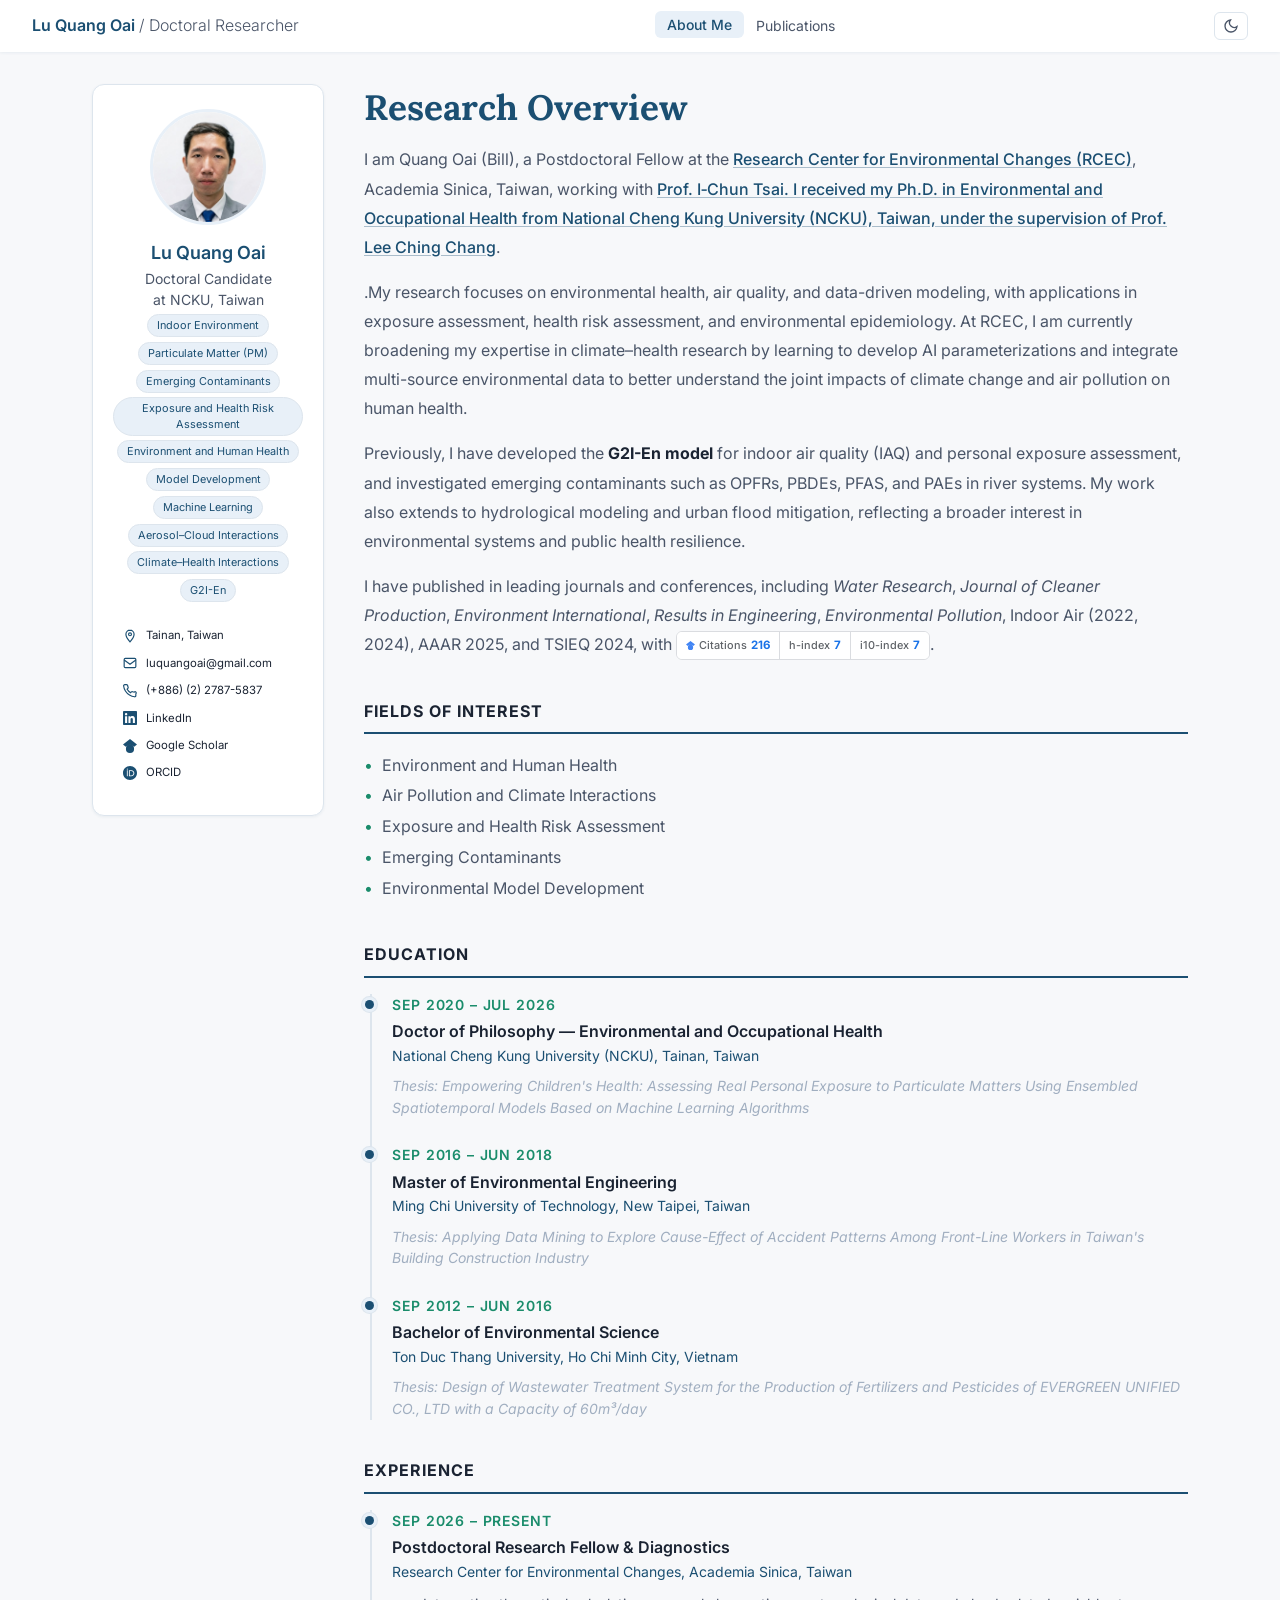
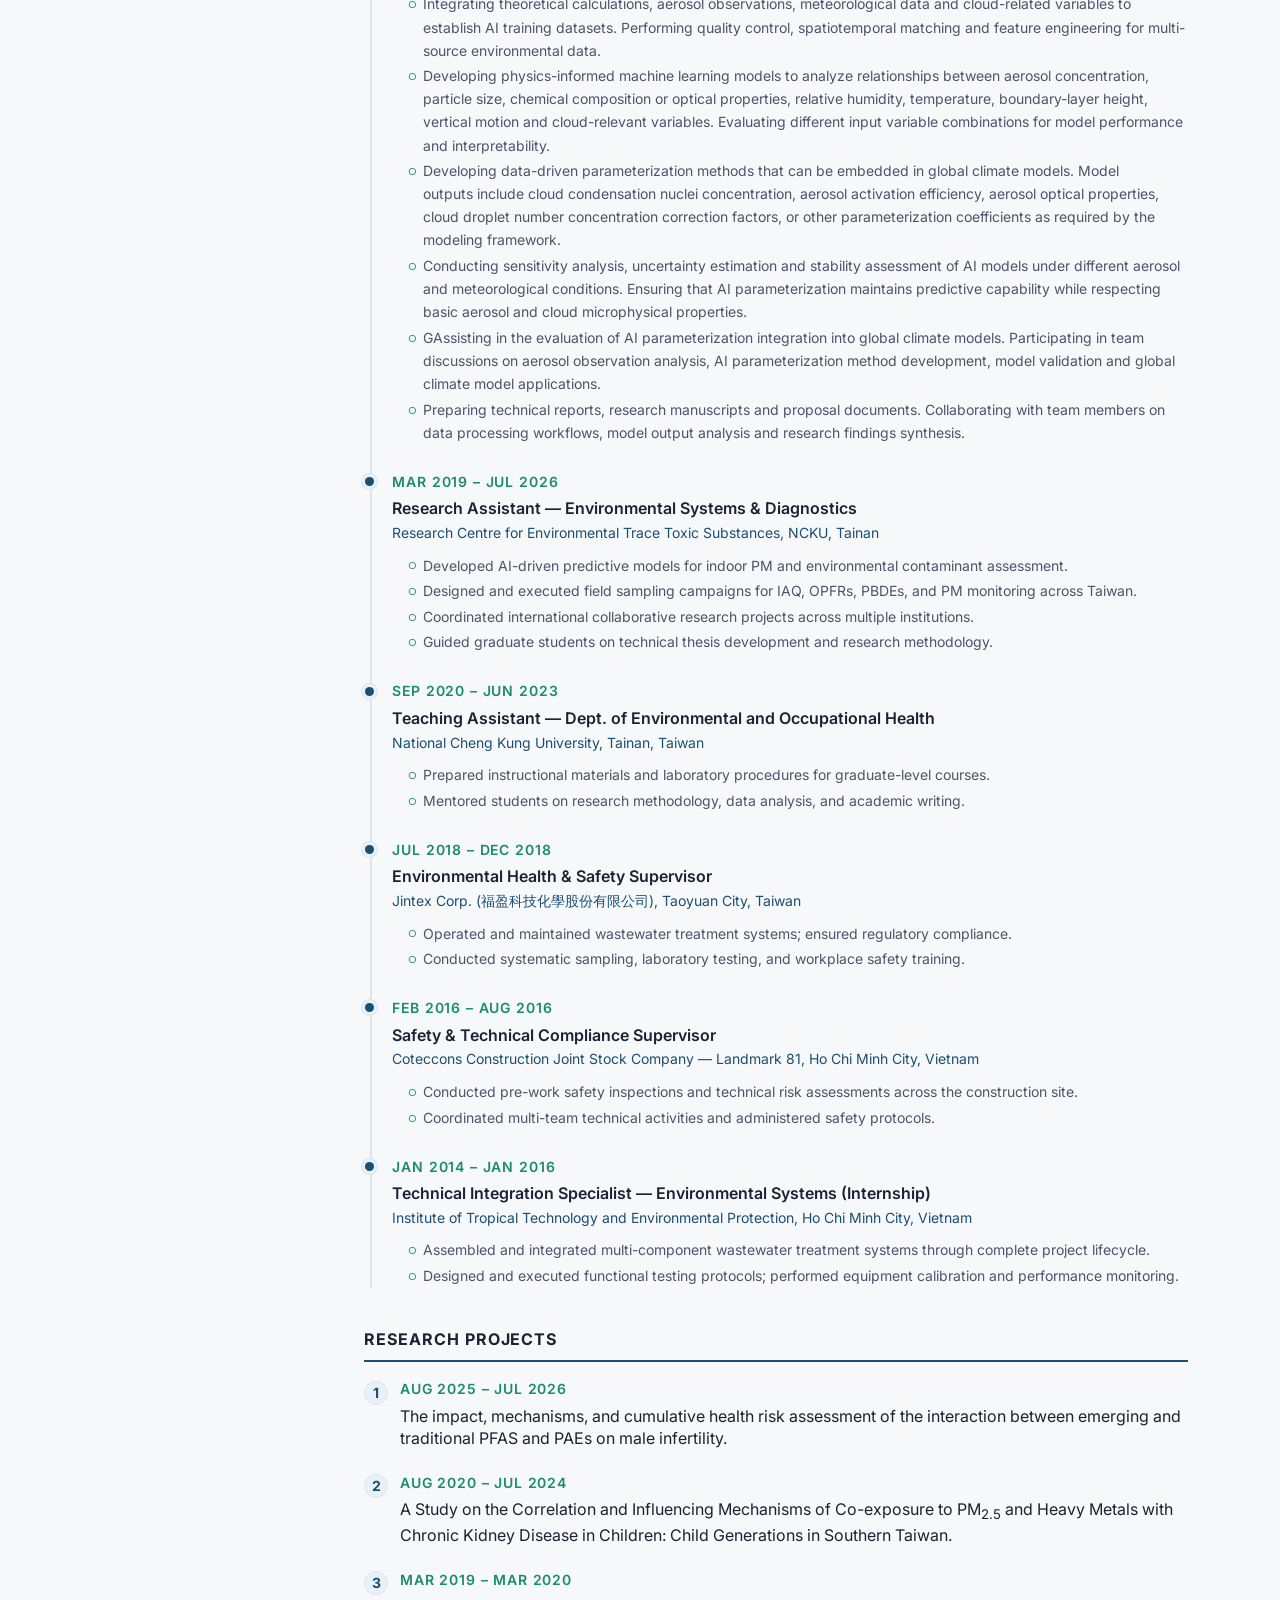
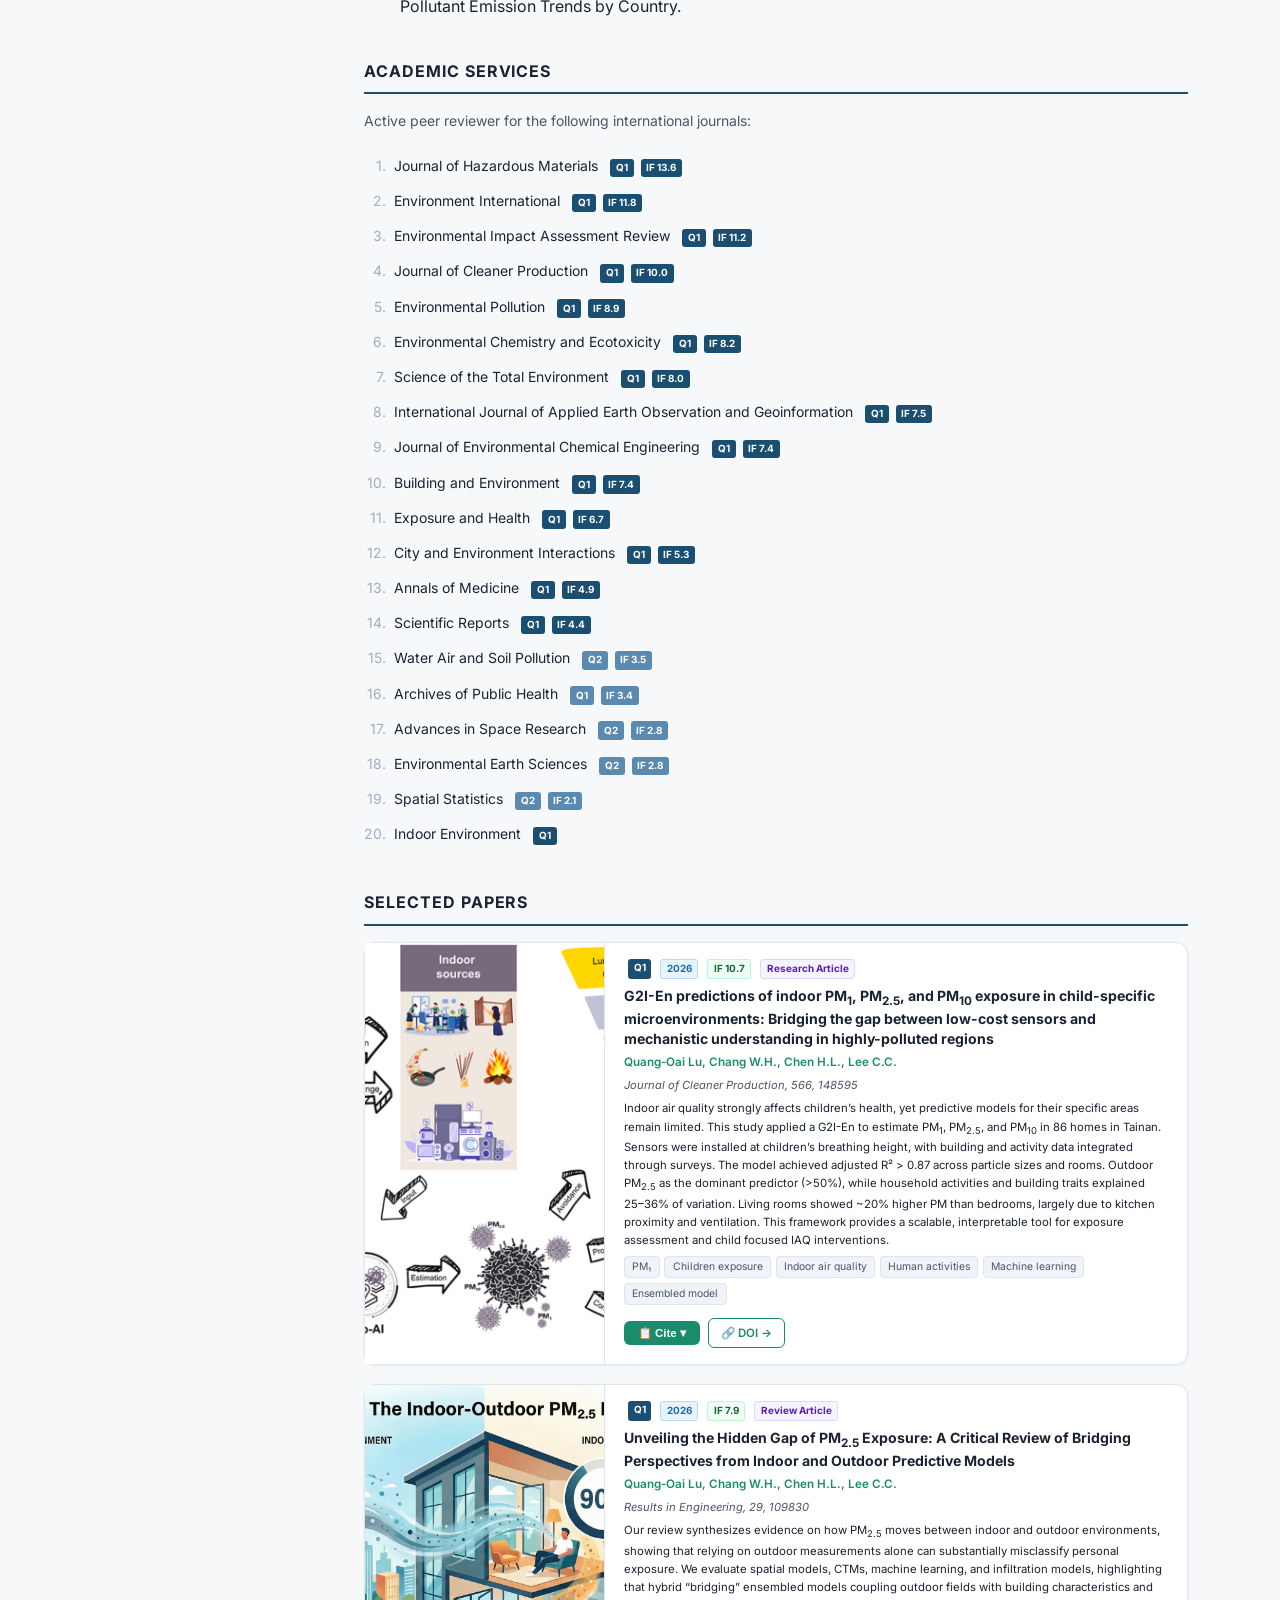
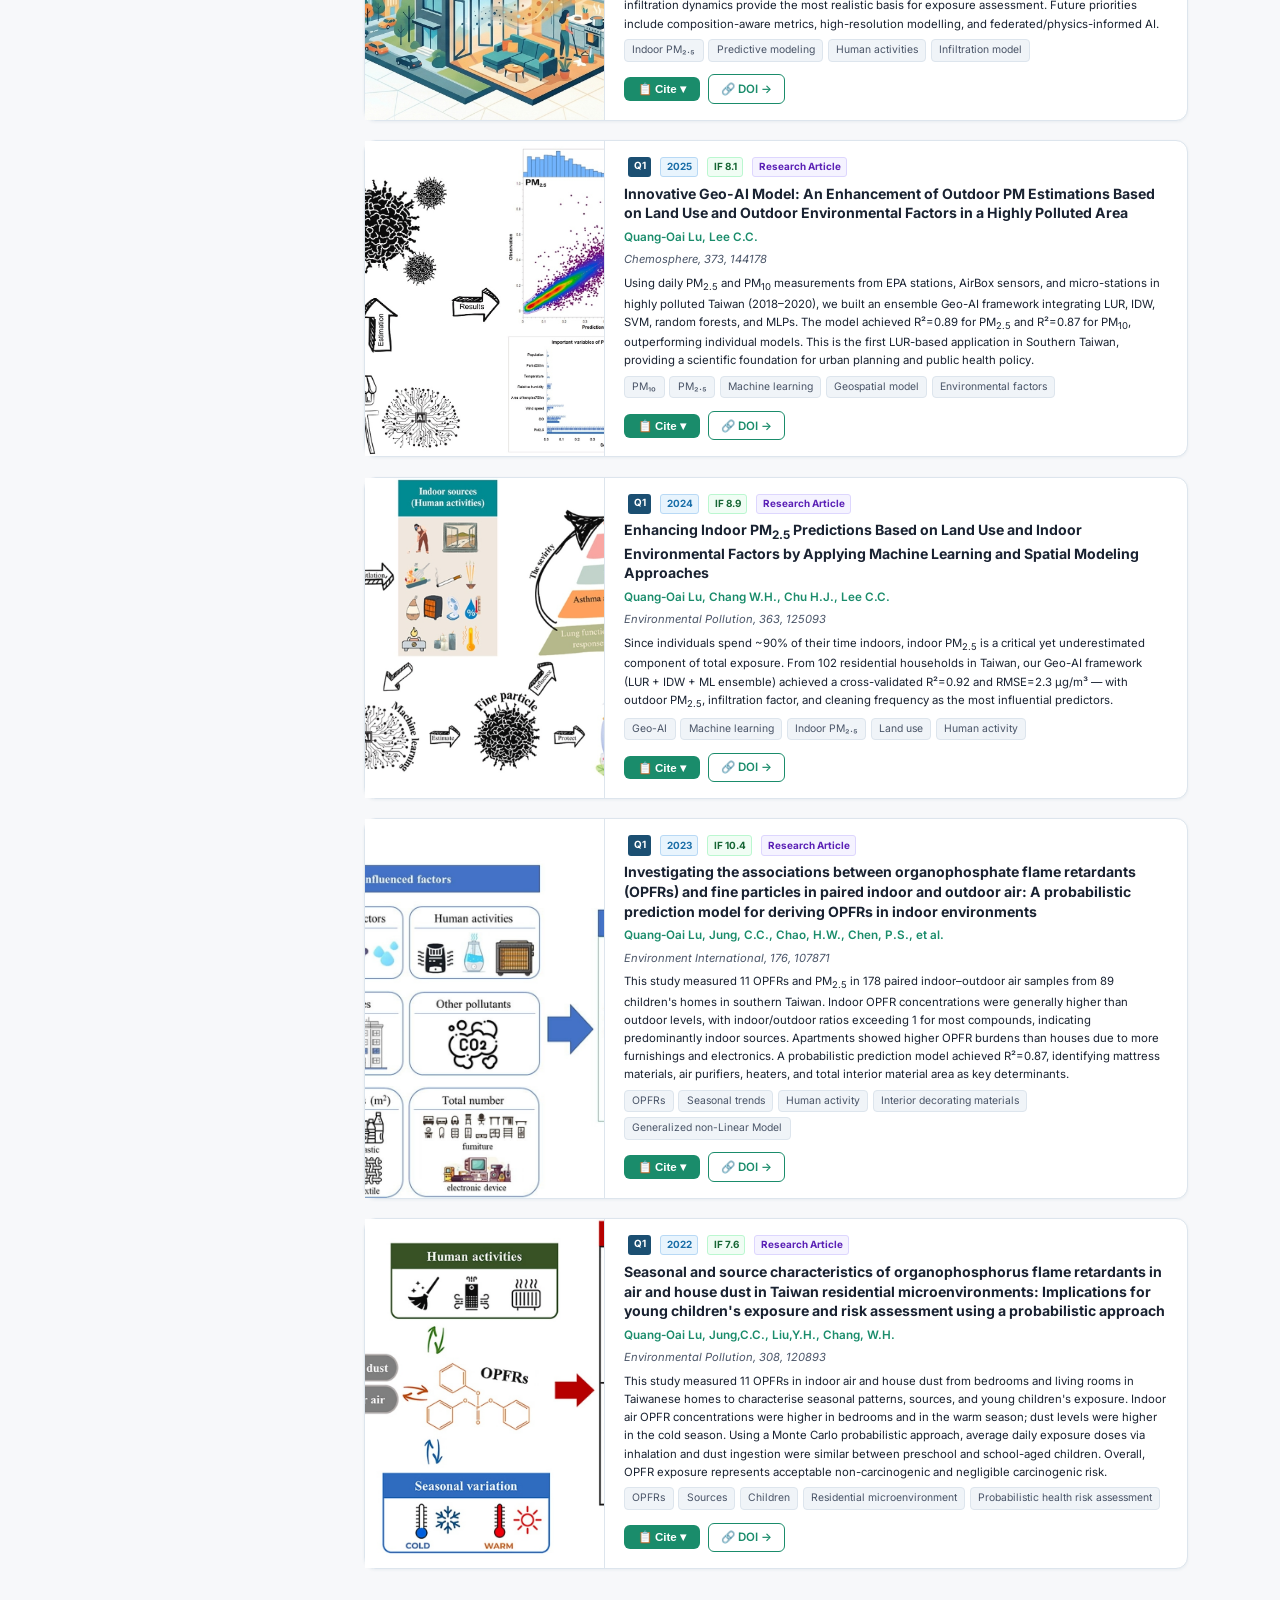
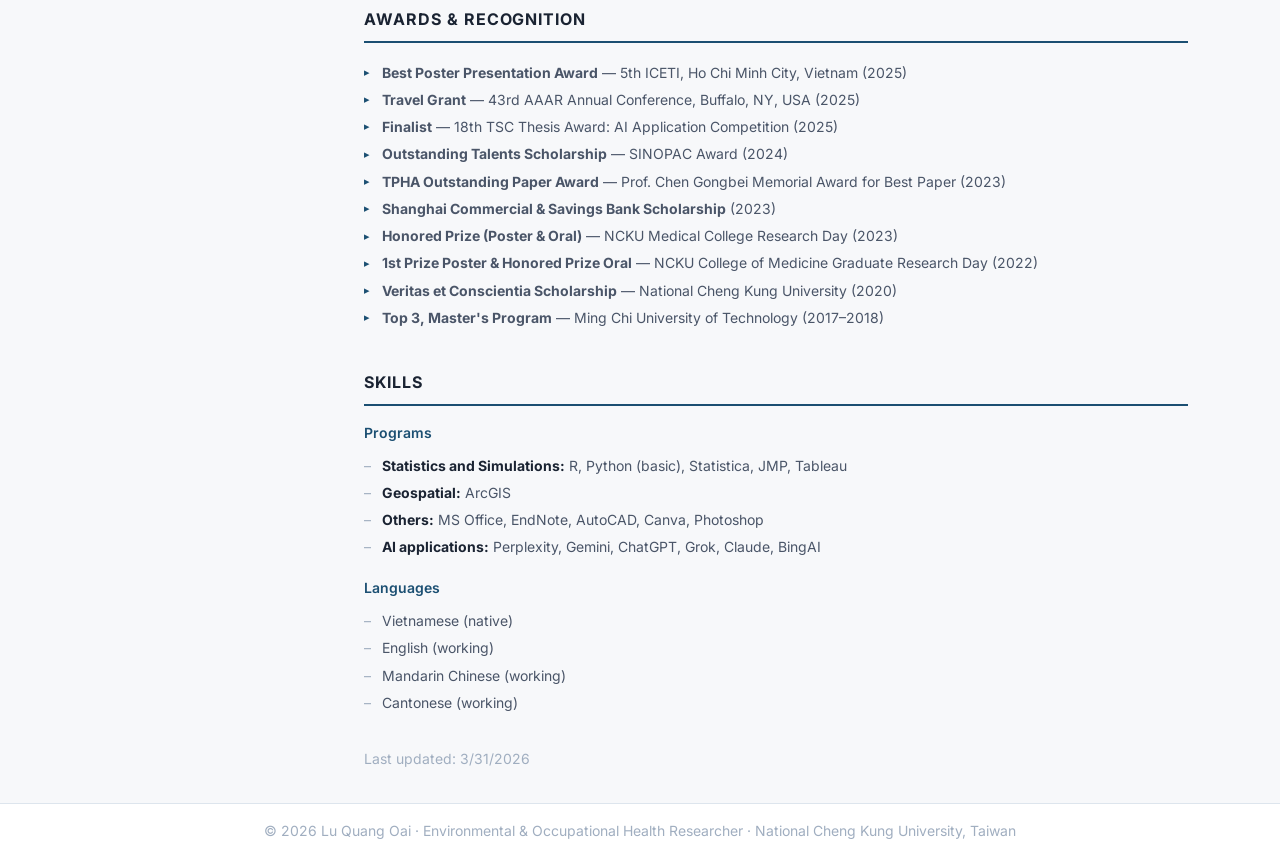
==== commit 11922a97: "Revise research overview and experience details Updated research overview and experience sections to" ====
--- a/index.html
+++ b/index.html
@@ -40,18 +40,20 @@
     <div class="srole">Doctoral Candidate<br>at NCKU, Taiwan</div>
     <div class="stags">
       <span class="stag">Indoor Environment</span>
-      <span class="stag">Particulate Matter</span>
-      <span class="stag">POP</span>
-      <span class="stag">Emerging Contamination</span>
+      <span class="stag">Particulate Matter (PM)</span>
+      <span class="stag">Emerging Contaminants</span>
       <span class="stag">Exposure and Health Risk Assessment</span>
       <span class="stag">Environment and Human Health</span>
       <span class="stag">Model Development</span>
       <span class="stag">Machine Learning</span>
+      <span class="stag">Aerosol–Cloud Interactions</span>
+      <span class="stag">Climate–Health Interactions</span>
+      <span class="stag">G2I-En</span>
     </div>
     <div class="contact-dark">
       <div class="cpill"><svg viewBox="0 0 24 24" fill="none" stroke="currentColor" stroke-width="2" width="14" height="14"><path d="M12 2C8.13 2 5 5.13 5 9c0 5.25 7 13 7 13s7-7.75 7-13c0-3.87-3.13-7-7-7z"/><circle cx="12" cy="9" r="2.5"/></svg><span>Tainan, Taiwan</span></div>
       <div class="cpill"><svg viewBox="0 0 24 24" fill="none" stroke="currentColor" stroke-width="2" width="14" height="14"><rect x="2" y="4" width="20" height="16" rx="2"/><path d="m2 7 10 7 10-7"/></svg><a href="mailto:luquangoai@gmail.com">luquangoai@gmail.com</a></div>
-      <div class="cpill"><svg viewBox="0 0 24 24" fill="none" stroke="currentColor" stroke-width="2" width="14" height="14"><path d="M22 16.92v3a2 2 0 0 1-2.18 2 19.79 19.79 0 0 1-8.63-3.07A19.5 19.5 0 0 1 4.15 12 19.79 19.79 0 0 1 1.08 3.38 2 2 0 0 1 3.05 1h3a2 2 0 0 1 2 1.72c.127.96.361 1.903.7 2.81a2 2 0 0 1-.45 2.11L7.09 8.91a16 16 0 0 0 6 6l1.27-1.27a2 2 0 0 1 2.11-.45c.907.339 1.85.573 2.81.7A2 2 0 0 1 22 16.92z"/></svg><span>(+886) 938 063 069</span></div>
+      <div class="cpill"><svg viewBox="0 0 24 24" fill="none" stroke="currentColor" stroke-width="2" width="14" height="14"><path d="M22 16.92v3a2 2 0 0 1-2.18 2 19.79 19.79 0 0 1-8.63-3.07A19.5 19.5 0 0 1 4.15 12 19.79 19.79 0 0 1 1.08 3.38 2 2 0 0 1 3.05 1h3a2 2 0 0 1 2 1.72c.127.96.361 1.903.7 2.81a2 2 0 0 1-.45 2.11L7.09 8.91a16 16 0 0 0 6 6l1.27-1.27a2 2 0 0 1 2.11-.45c.907.339 1.85.573 2.81.7A2 2 0 0 1 22 16.92z"/></svg><span>(+886) (2) 2787-5837</span></div>
       <div class="cpill"><svg viewBox="0 0 24 24" width="14" height="14" fill="currentColor"><path d="M20.447 20.452h-3.554v-5.569c0-1.328-.027-3.037-1.852-3.037-1.853 0-2.136 1.445-2.136 2.939v5.667H9.351V9h3.414v1.561h.046c.477-.9 1.637-1.85 3.37-1.85 3.601 0 4.267 2.37 4.267 5.455v6.286zM5.337 7.433a2.062 2.062 0 0 1-2.063-2.065 2.064 2.064 0 1 1 2.063 2.065zm1.782 13.019H3.555V9h3.564v11.452zM22.225 0H1.771C.792 0 0 .774 0 1.729v20.542C0 23.227.792 24 1.771 24h20.451C23.2 24 24 23.227 24 22.271V1.729C24 .774 23.2 0 22.222 0h.003z"/></svg><a href="https://www.linkedin.com/in/quang-oai-lu-52798017a/" target="_blank" rel="noopener">LinkedIn</a></div>
       <div class="cpill"><svg viewBox="0 0 24 24" width="14" height="14" fill="currentColor"><path d="M12 24a7 7 0 1 1 0-14 7 7 0 0 1 0 14zm0-24L0 9.5l4.838 3.94A8 8 0 0 1 12 10a8 8 0 0 1 7.162 3.44L24 9.5 12 0z"/></svg><a href="https://scholar.google.com/citations?user=w1pGUPMAAAAJ&hl=zh-TW&oi=ao" target="_blank" rel="noopener">Google Scholar</a></div>
       <div class="cpill"><svg viewBox="0 0 24 24" width="14" height="14" fill="currentColor"><path d="M12 0C5.372 0 0 5.372 0 12s5.372 12 12 12 12-5.372 12-12S18.628 0 12 0zM7.369 4.378c.525 0 .947.431.947.947s-.422.947-.947.947a.95.95 0 0 1-.947-.947c0-.525.422-.947.947-.947zm-.722 3.038h1.444v10.041H6.647V7.416zm3.562 0h3.9c3.712 0 5.344 2.653 5.344 5.025 0 2.578-2.016 5.016-5.325 5.016h-3.919V7.416zm1.444 1.303v7.444h2.297c3.272 0 3.872-2.484 3.872-3.722 0-2.016-1.284-3.722-3.872-3.722h-2.297z"/></svg><a href="https://orcid.org/0000-0003-3464-603X" target="_blank" rel="noopener">ORCID</a></div>
@@ -64,12 +66,13 @@
   <!-- OVERVIEW -->
   <section class="sec" id="overview">
     <h1 class="ptitle">Research Overview</h1>
-    <p class="itxt ip">I am Quang Oai (Bill), a PhD candidate in <a href="https://deoh.ncku.edu.tw/" target="_blank" rel="noopener" class="ilink">Environmental and Occupational Health (EOH)</a> at National Cheng Kung University (NCKU), Taiwan, advised by <a href="https://researchoutput.ncku.edu.tw/en/persons/ching-chang-lee/" target="_blank" rel="noopener" class="ilink">Prof. Lee Ching Chang</a>. My research focuses on environmental health, air quality monitoring, and predictive model development, with applications in exposure assessment, health risk evaluation, and environmental epidemiology.</p>
-    <p class="itxt ip">I have developed the <strong>G2I-En model</strong> for indoor air quality and personal exposure assessment, and investigated emerging contaminants such as OPFRs, PBDEs, PFAS, and PAEs in river systems. My work also extends to hydrological modeling and urban flood mitigation, reflecting a broader interest in environmental systems and public health resilience.</p>
-    <p class="itxt ip">I have published in leading journals and conferences, including <em>EI</em>, <em>EP</em>, Indoor Air (2022, 2024), AAAR 2025, and TSIEQ 2024, with <a href="https://scholar.google.com/citations?user=w1pGUPMAAAAJ&hl=en" target="_blank" rel="noopener" class="gs-metrics" id="gs-metrics" title="View on Google Scholar">
-        <span class="gs-metric"><svg viewBox="0 0 24 24" width="9" height="9" fill="#4285f4" style="flex-shrink:0"><path d="M12 24a7 7 0 1 1 0-14 7 7 0 0 1 0 14zm0-24L0 9.5l4.838 3.94A8 8 0 0 1 12 10a8 8 0 0 1 7.162 3.44L24 9.5 12 0z"/></svg><span class="gs-metric-label">Citations</span><span class="gs-metric-val" id="gs-cite">159</span></span>
+    <p class="itxt ip">I am Quang Oai (Bill), a Postdoctoral Fellow at the <a href="https://rcec.sinica.edu.tw/" target="_blank" rel="noopener" class="ilink">Research Center for Environmental Changes (RCEC)</a>, Academia Sinica, Taiwan, working with <a href="https://rcec.sinica.edu.tw/?action=member&id=23" target="_blank" rel="noopener" class="ilink">Prof. I‑Chun Tsai. I received my Ph.D. in Environmental and Occupational Health from National Cheng Kung University (NCKU), Taiwan, under the supervision of <a href="https://researchoutput.ncku.edu.tw/en/persons/ching-chang-lee/" target="_blank" rel="noopener" class="ilink">Prof. Lee Ching Chang</a>.</p>
+    <p class="itxt ip">.My research focuses on environmental health, air quality, and data-driven modeling, with applications in exposure assessment, health risk assessment, and environmental epidemiology. At RCEC, I am currently broadening my expertise in climate–health research by learning to develop AI parameterizations and integrate multi-source environmental data to better understand the joint impacts of climate change and air pollution on human health.</p>
+    <p class="itxt ip">Previously, I have developed the <strong>G2I-En model</strong> for indoor air quality (IAQ) and personal exposure assessment, and investigated emerging contaminants such as OPFRs, PBDEs, PFAS, and PAEs in river systems. My work also extends to hydrological modeling and urban flood mitigation, reflecting a broader interest in environmental systems and public health resilience.</p>
+    <p class="itxt ip">I have published in leading journals and conferences, including <em>Water Research</em>, <em>Journal of Cleaner Production</em>, <em>Environment International</em>, <em>Results in Engineering</em>, <em>Environmental Pollution</em>, Indoor Air (2022, 2024), AAAR 2025, and TSIEQ 2024, with <a href="https://scholar.google.com/citations?user=w1pGUPMAAAAJ&hl=en" target="_blank" rel="noopener" class="gs-metrics" id="gs-metrics" title="View on Google Scholar">
+        <span class="gs-metric"><svg viewBox="0 0 24 24" width="9" height="9" fill="#4285f4" style="flex-shrink:0"><path d="M12 24a7 7 0 1 1 0-14 7 7 0 0 1 0 14zm0-24L0 9.5l4.838 3.94A8 8 0 0 1 12 10a8 8 0 0 1 7.162 3.44L24 9.5 12 0z"/></svg><span class="gs-metric-label">Citations</span><span class="gs-metric-val" id="gs-cite">216</span></span>
         <span class="gs-metric"><span class="gs-metric-label">h-index</span><span class="gs-metric-val" id="gs-h">7</span></span>
-        <span class="gs-metric"><span class="gs-metric-label">i10-index</span><span class="gs-metric-val" id="gs-i10">5</span></span>
+        <span class="gs-metric"><span class="gs-metric-label">i10-index</span><span class="gs-metric-val" id="gs-i10">7</span></span>
       </a>.</p>
   </section>
 
@@ -77,9 +80,9 @@
     <h2 class="stitle">Fields of Interest</h2>
     <ul class="blist">
       <li>Environment and Human Health</li>
-      <li>Air Pollution and Control</li>
+      <li>Air Pollution and Climate Interactions</li>
       <li>Exposure and Health Risk Assessment</li>
-      <li>Emerging Contaminations</li>
+      <li>Emerging Contaminants</li>
       <li>Environmental Model Development</li>
     </ul>
   </section>
@@ -114,7 +117,20 @@
     <h2 class="stitle">Experience</h2>
     <ul class="tl">
       <li class="tli">
-        <div class="tldate">Mar 2019 – Present</div>
+        <div class="tldate">Sep 2026 – Present</div>
+        <div class="tltitle">Postdoctoral Research Fellow &amp; Diagnostics</div>
+        <div class="tlinst">Research Center for Environmental Changes, Academia Sinica, Taiwan</div>
+        <ul class="tlsub">
+          <li>Integrating theoretical calculations, aerosol observations, meteorological data and cloud-related variables to establish AI training datasets. Performing quality control, spatiotemporal matching and feature engineering for multi-source environmental data.</li>
+          <li>Developing physics-informed machine learning models to analyze relationships between aerosol concentration, particle size, chemical composition or optical properties, relative humidity, temperature, boundary-layer height, vertical motion and cloud-relevant variables. Evaluating different input variable combinations for model performance and interpretability.</li>
+          <li>Developing data-driven parameterization methods that can be embedded in global climate models. Model outputs include cloud condensation nuclei concentration, aerosol activation efficiency, aerosol optical properties, cloud droplet number concentration correction factors, or other parameterization coefficients as required by the modeling framework.</li>
+          <li>Conducting sensitivity analysis, uncertainty estimation and stability assessment of AI models under different aerosol and meteorological conditions. Ensuring that AI parameterization maintains predictive capability while respecting basic aerosol and cloud microphysical properties.</li>
+          <li>GAssisting in the evaluation of AI parameterization integration into global climate models. Participating in team discussions on aerosol observation analysis, AI parameterization method development, model validation and global climate model applications.</li>
+          <li>Preparing technical reports, research manuscripts and proposal documents. Collaborating with team members on data processing workflows, model output analysis and research findings synthesis.</li>
+        </ul>
+      </li>
+      <li class="tli">
+        <div class="tldate">Mar 2019 – Jul 2026</div>
         <div class="tltitle">Research Assistant — Environmental Systems &amp; Diagnostics</div>
         <div class="tlinst">Research Centre for Environmental Trace Toxic Substances, NCKU, Tainan</div>
         <ul class="tlsub">
@@ -170,7 +186,7 @@
       <li class="tli tli-num">
         <div class="tln-num">1</div>
         <div class="tln-body">
-          <div class="tldate">AUG 2025 – Present</div>
+          <div class="tldate">AUG 2025 – JUL 2026</div>
           <div class="tltitle tltitle-normal">The impact, mechanisms, and cumulative health risk assessment of the interaction between emerging and traditional PFAS and PAEs on male infertility.</div>
         </div>
       </li>
@@ -207,11 +223,15 @@
 <li class="svc-item-inline"><span class="svc-num">9.</span><span class="svc-inline-name">Journal of Environmental Chemical Engineering</span><span class="svc-inline-badges"><span class="ptag tq1">Q1</span> <span class="ptag tq1">IF 7.4</span></span></li>
 <li class="svc-item-inline"><span class="svc-num">10.</span><span class="svc-inline-name">Building and Environment</span><span class="svc-inline-badges"><span class="ptag tq1">Q1</span> <span class="ptag tq1">IF 7.4</span></span></li>
 <li class="svc-item-inline"><span class="svc-num">11.</span><span class="svc-inline-name">Exposure and Health</span><span class="svc-inline-badges"><span class="ptag tq1">Q1</span> <span class="ptag tq1">IF 6.7</span></span></li>
-<li class="svc-item-inline"><span class="svc-num">12.</span><span class="svc-inline-name">Scientific Reports</span><span class="svc-inline-badges"><span class="ptag tq1">Q1</span> <span class="ptag tq1">IF 4.4</span></span></li>
-<li class="svc-item-inline"><span class="svc-num">13.</span><span class="svc-inline-name">Advances in Space Research</span><span class="svc-inline-badges"><span class="ptag tq2">Q2</span> <span class="ptag tq2">IF 2.8</span></span></li>
-<li class="svc-item-inline"><span class="svc-num">14.</span><span class="svc-inline-name">Environmental Earth Sciences</span><span class="svc-inline-badges"><span class="ptag tq2">Q2</span> <span class="ptag tq2">IF 2.8</span></span></li>
-<li class="svc-item-inline"><span class="svc-num">15.</span><span class="svc-inline-name">Spatial Statistics</span><span class="svc-inline-badges"><span class="ptag tq2">Q2</span> <span class="ptag tq2">IF 2.1</span></span></li>
-<li class="svc-item-inline"><span class="svc-num">16.</span><span class="svc-inline-name">Indoor Environment</span><span class="svc-inline-badges"><span class="ptag tq1">Q1</span></span></li>
+<li class="svc-item-inline"><span class="svc-num">12.</span><span class="svc-inline-name">City and Environment Interactions</span><span class="svc-inline-badges"><span class="ptag tq1">Q1</span> <span class="ptag tq1">IF 5.3</span></span></li>
+<li class="svc-item-inline"><span class="svc-num">13.</span><span class="svc-inline-name">Annals of Medicine</span><span class="svc-inline-badges"><span class="ptag tq1">Q1</span> <span class="ptag tq1">IF 4.9</span></span></li>
+<li class="svc-item-inline"><span class="svc-num">14.</span><span class="svc-inline-name">Scientific Reports</span><span class="svc-inline-badges"><span class="ptag tq1">Q1</span> <span class="ptag tq1">IF 4.4</span></span></li>
+<li class="svc-item-inline"><span class="svc-num">15.</span><span class="svc-inline-name">Water Air and Soil Pollution</span><span class="svc-inline-badges"><span class="ptag tq2">Q2</span> <span class="ptag tq2">IF 3.5</span></span></li>
+<li class="svc-item-inline"><span class="svc-num">16.</span><span class="svc-inline-name">Archives of Public Health</span><span class="svc-inline-badges"><span class="ptag tq2">Q1</span> <span class="ptag tq2">IF 3.4</span></span></li>
+<li class="svc-item-inline"><span class="svc-num">17.</span><span class="svc-inline-name">Advances in Space Research</span><span class="svc-inline-badges"><span class="ptag tq2">Q2</span> <span class="ptag tq2">IF 2.8</span></span></li>
+<li class="svc-item-inline"><span class="svc-num">18.</span><span class="svc-inline-name">Environmental Earth Sciences</span><span class="svc-inline-badges"><span class="ptag tq2">Q2</span> <span class="ptag tq2">IF 2.8</span></span></li>
+<li class="svc-item-inline"><span class="svc-num">19.</span><span class="svc-inline-name">Spatial Statistics</span><span class="svc-inline-badges"><span class="ptag tq2">Q2</span> <span class="ptag tq2">IF 2.1</span></span></li>
+<li class="svc-item-inline"><span class="svc-num">20.</span><span class="svc-inline-name">Indoor Environment</span><span class="svc-inline-badges"><span class="ptag tq1">Q1</span></span></li>
     </ul>
   </section>
 
@@ -264,7 +284,7 @@
                 <button onclick="spCopy(this,'Lu, Q.-O., Chang, W.H., Chen, H.L., &amp; Lee, C.C. (2026). G2I-En predictions of indoor PM1, PM2.5, and PM10 exposure in child-specific microenvironments: Bridging the gap between low-cost sensors and mechanistic understanding in highly-polluted regions. Journal of Cleaner Production, 566, 148595.')">&#128203; APA 7th</button>
               </div>
             </div>
-            <a class="sp-doi-btn" href="10.1016/j.jclepro.2026.148595" target="_blank" rel="noopener">&#128279; DOI &rarr;</a>
+            <a class="sp-doi-btn" href="https://www.sciencedirect.com/science/article/pii/S0959652626011364" target="_blank" rel="noopener">&#128279; DOI &rarr;</a>
           </div>
         </div>
       </div>
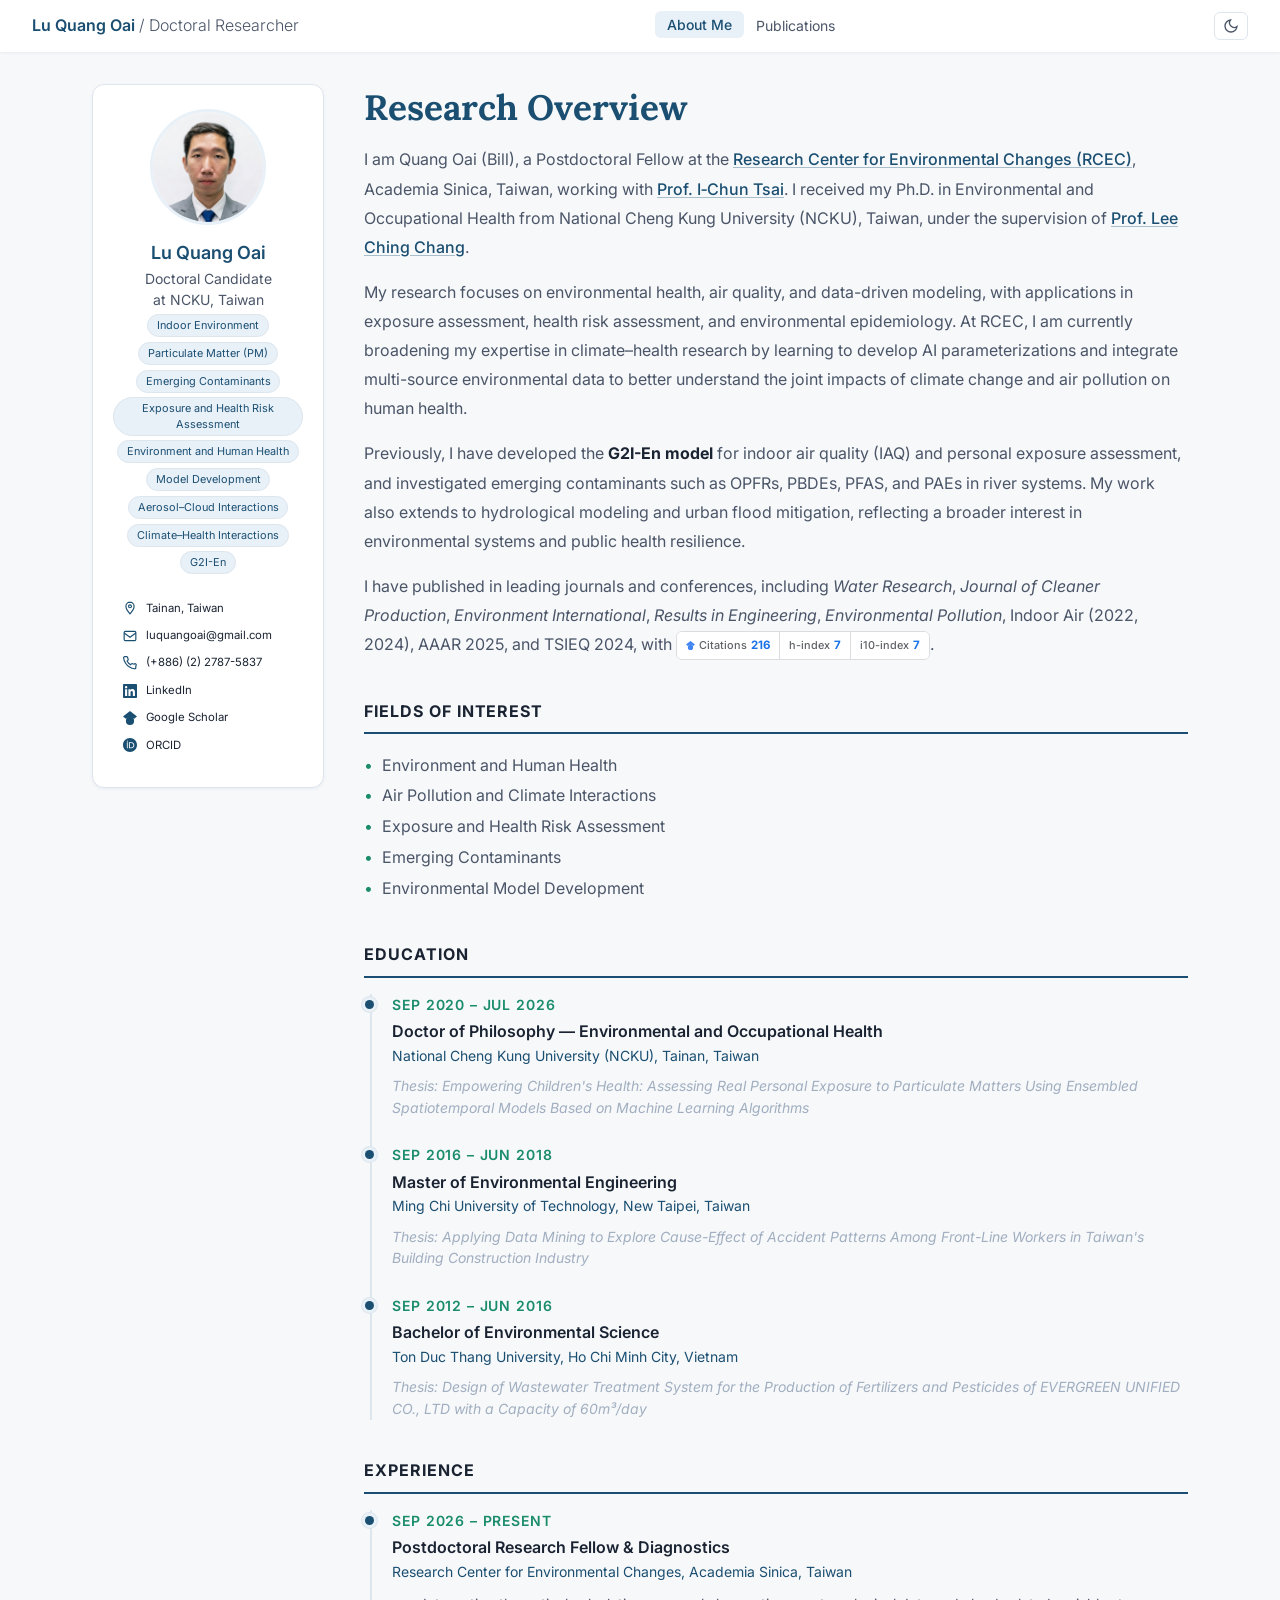
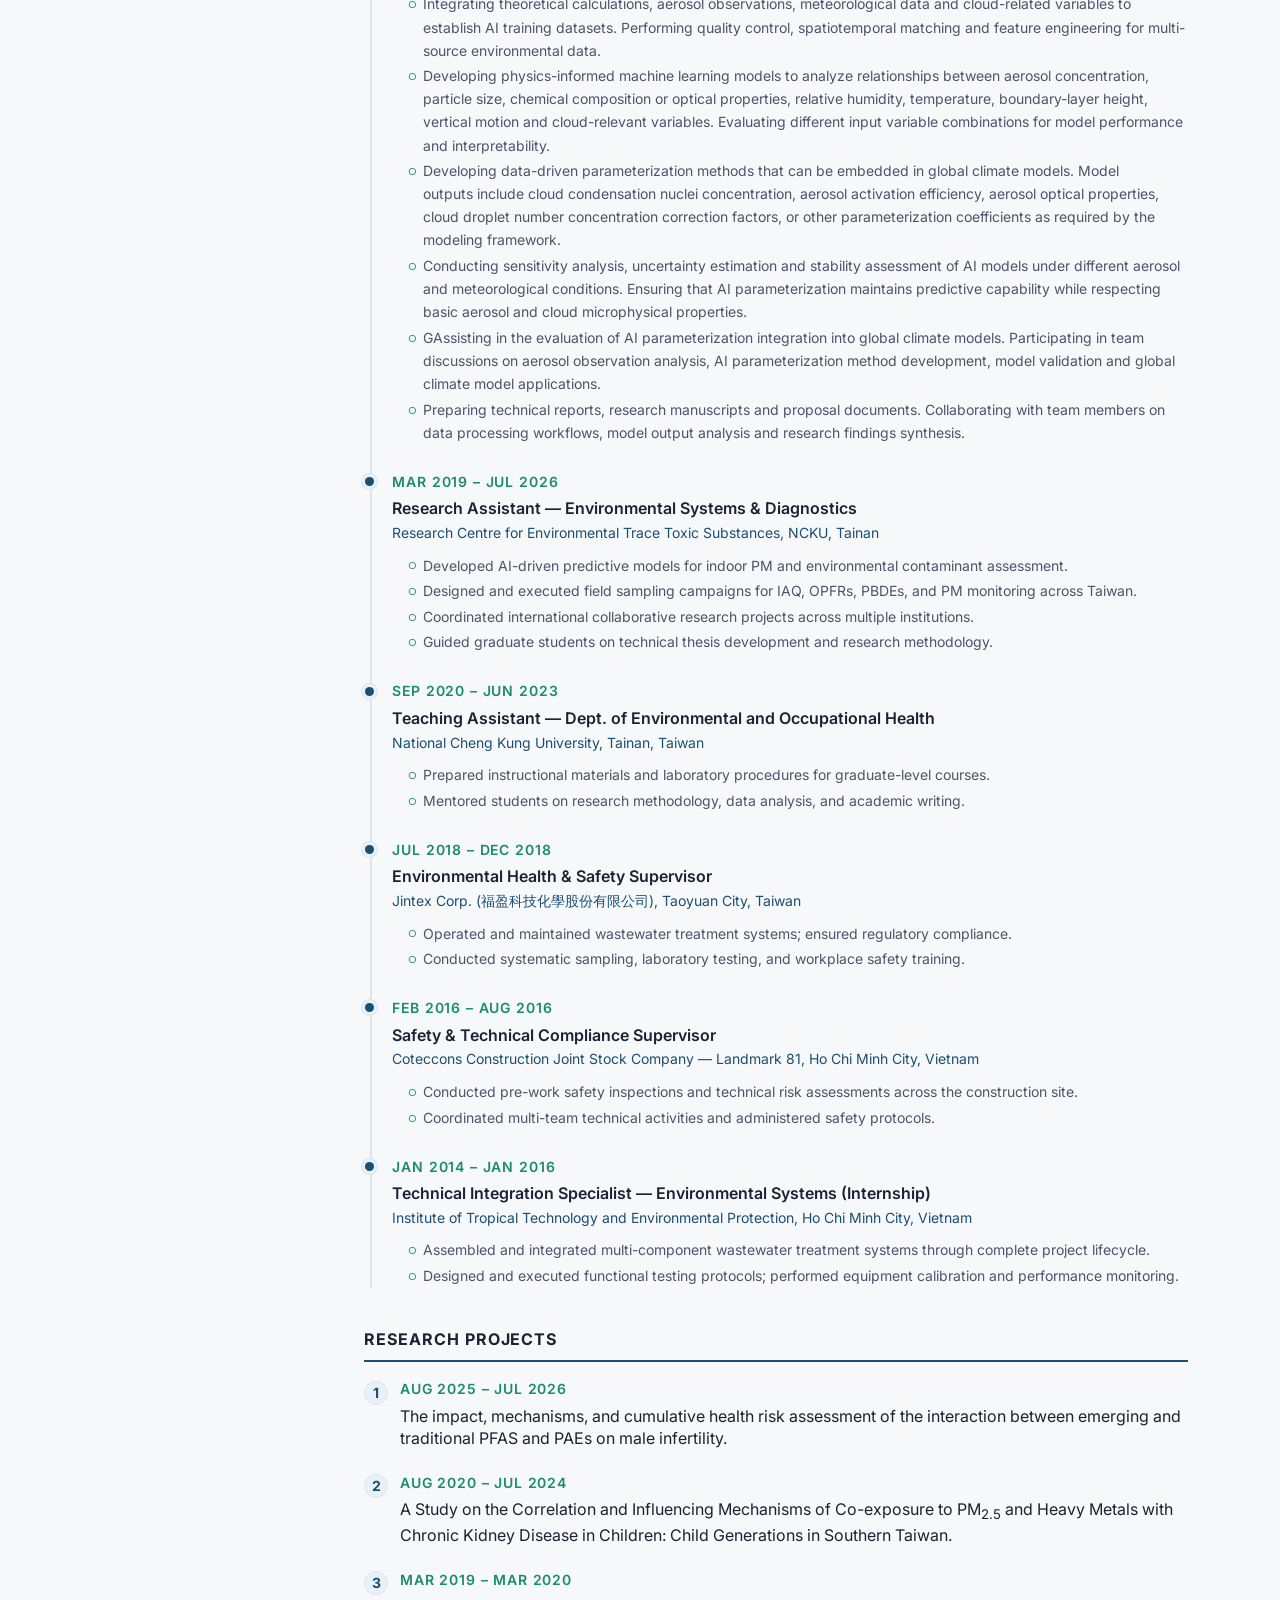
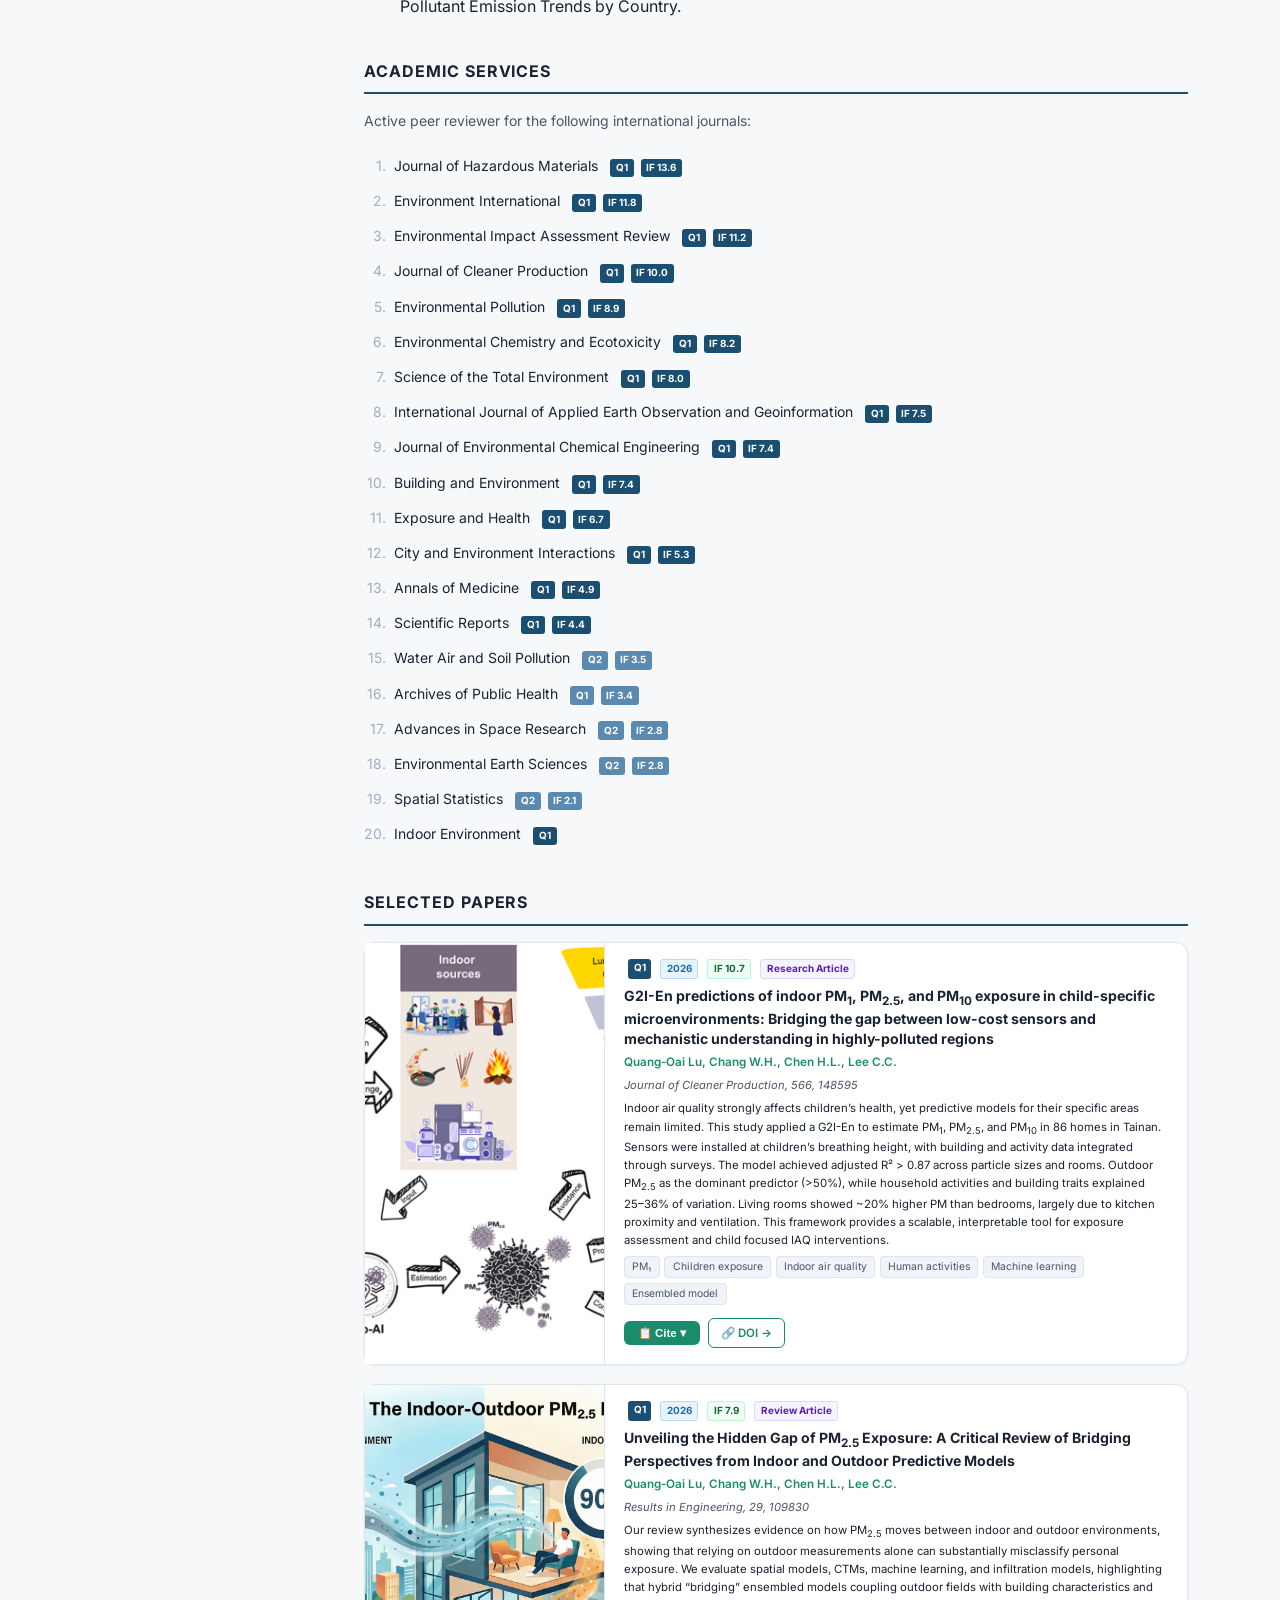
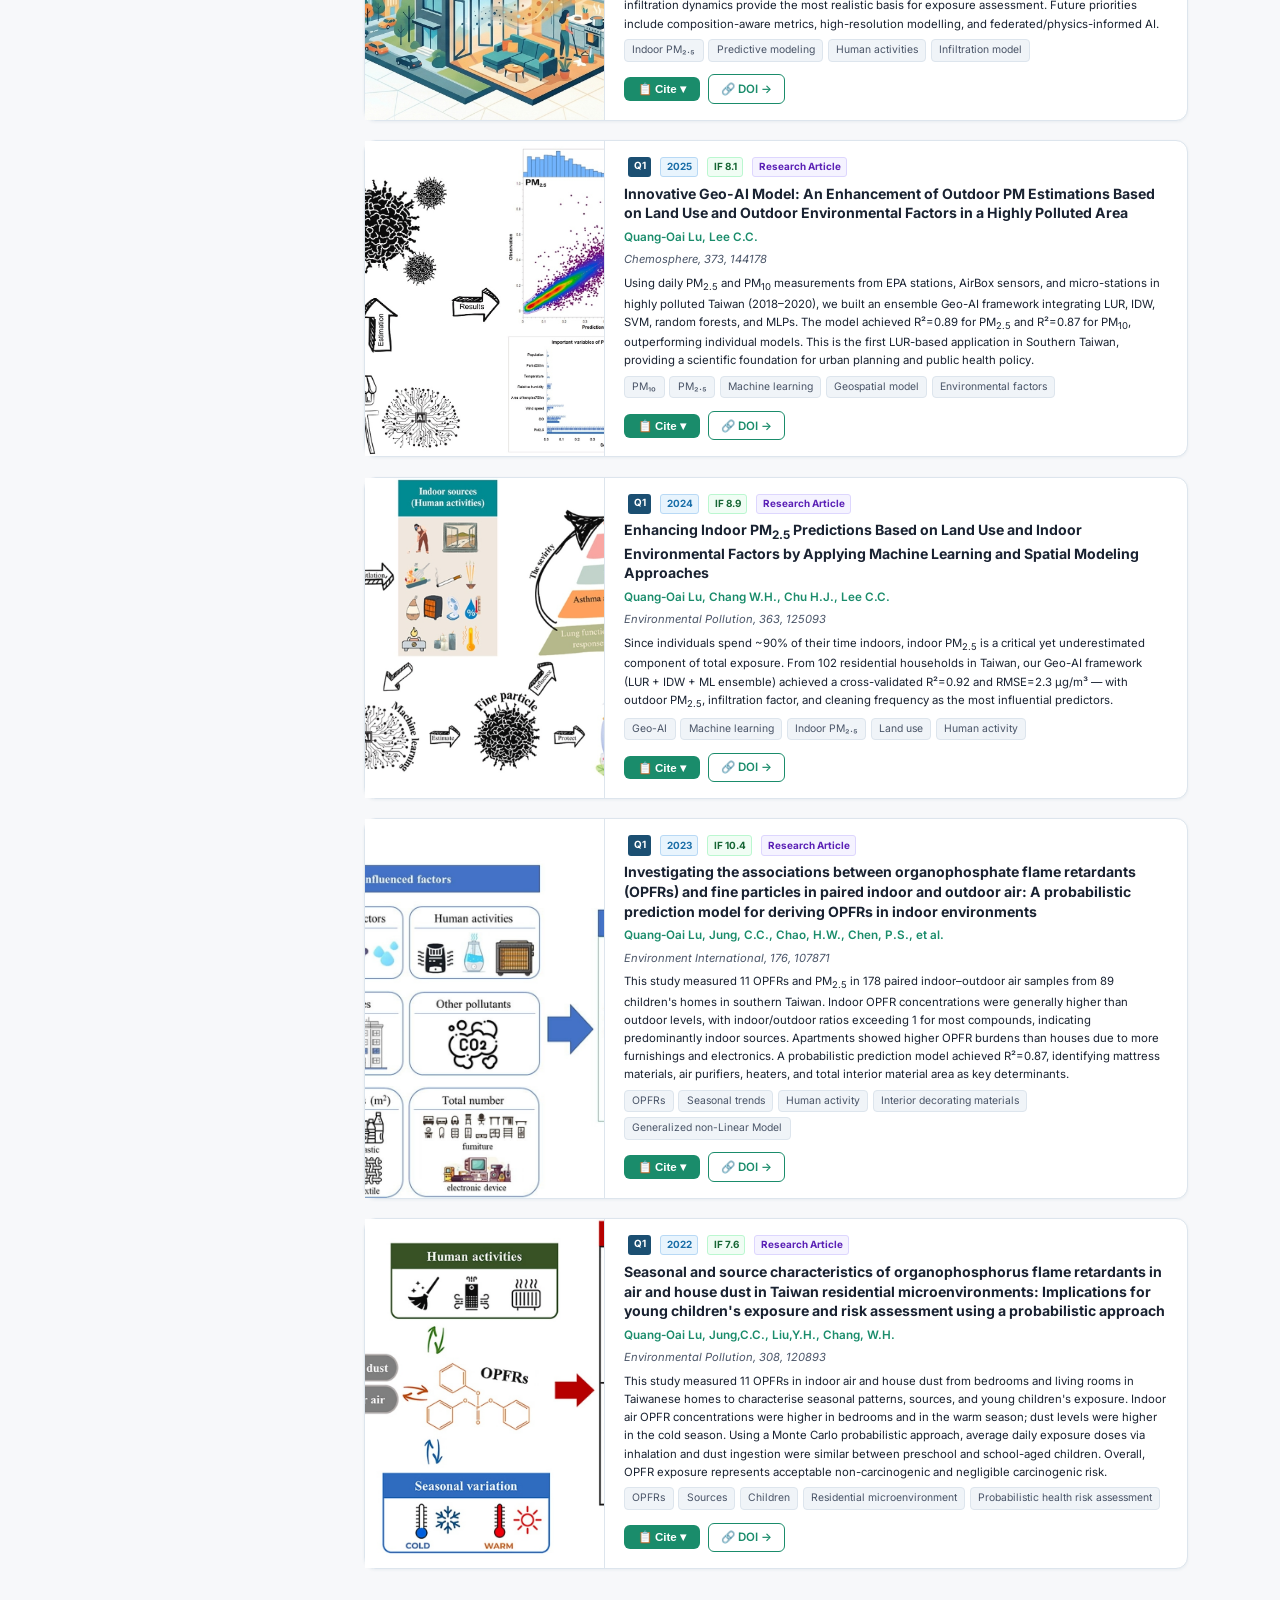
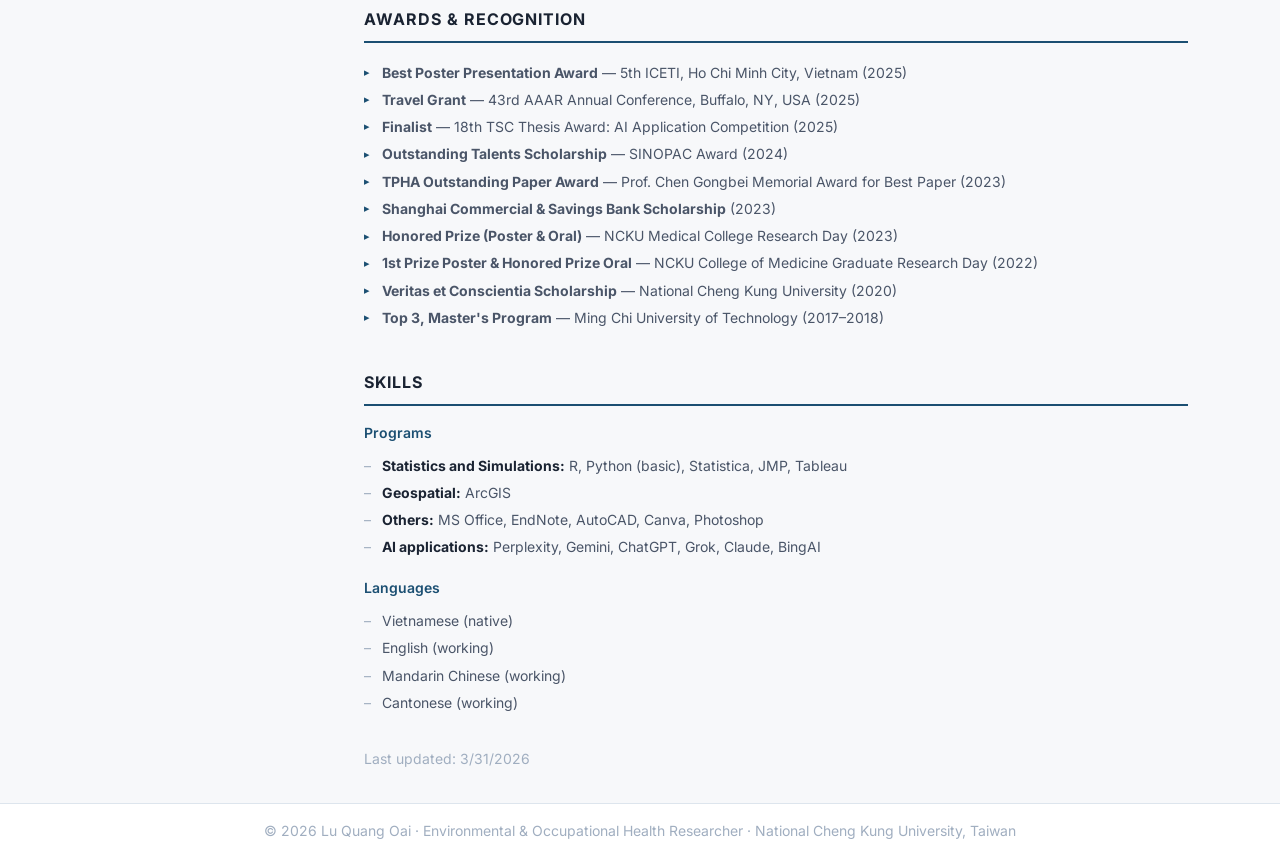
==== commit 37ee4e3b: "Remove 'Machine Learning' tag and update overview section" ====
--- a/index.html
+++ b/index.html
@@ -45,7 +45,6 @@
       <span class="stag">Exposure and Health Risk Assessment</span>
       <span class="stag">Environment and Human Health</span>
       <span class="stag">Model Development</span>
-      <span class="stag">Machine Learning</span>
       <span class="stag">Aerosol–Cloud Interactions</span>
       <span class="stag">Climate–Health Interactions</span>
       <span class="stag">G2I-En</span>
@@ -66,8 +65,8 @@
   <!-- OVERVIEW -->
   <section class="sec" id="overview">
     <h1 class="ptitle">Research Overview</h1>
-    <p class="itxt ip">I am Quang Oai (Bill), a Postdoctoral Fellow at the <a href="https://rcec.sinica.edu.tw/" target="_blank" rel="noopener" class="ilink">Research Center for Environmental Changes (RCEC)</a>, Academia Sinica, Taiwan, working with <a href="https://rcec.sinica.edu.tw/?action=member&id=23" target="_blank" rel="noopener" class="ilink">Prof. I‑Chun Tsai. I received my Ph.D. in Environmental and Occupational Health from National Cheng Kung University (NCKU), Taiwan, under the supervision of <a href="https://researchoutput.ncku.edu.tw/en/persons/ching-chang-lee/" target="_blank" rel="noopener" class="ilink">Prof. Lee Ching Chang</a>.</p>
-    <p class="itxt ip">.My research focuses on environmental health, air quality, and data-driven modeling, with applications in exposure assessment, health risk assessment, and environmental epidemiology. At RCEC, I am currently broadening my expertise in climate–health research by learning to develop AI parameterizations and integrate multi-source environmental data to better understand the joint impacts of climate change and air pollution on human health.</p>
+    <p class="itxt ip">I am Quang Oai (Bill), a Postdoctoral Fellow at the <a href="https://rcec.sinica.edu.tw/" target="_blank" rel="noopener" class="ilink">Research Center for Environmental Changes (RCEC)</a>, Academia Sinica, Taiwan, working with <a href="https://rcec.sinica.edu.tw/?action=member&id=23" target="_blank" rel="noopener" class="ilink">Prof. I‑Chun Tsai</a>. I received my Ph.D. in Environmental and Occupational Health from National Cheng Kung University (NCKU), Taiwan, under the supervision of <a href="https://researchoutput.ncku.edu.tw/en/persons/ching-chang-lee/" target="_blank" rel="noopener" class="ilink">Prof. Lee Ching Chang</a>.</p>
+    <p class="itxt ip">My research focuses on environmental health, air quality, and data-driven modeling, with applications in exposure assessment, health risk assessment, and environmental epidemiology. At RCEC, I am currently broadening my expertise in climate–health research by learning to develop AI parameterizations and integrate multi-source environmental data to better understand the joint impacts of climate change and air pollution on human health.</p>
     <p class="itxt ip">Previously, I have developed the <strong>G2I-En model</strong> for indoor air quality (IAQ) and personal exposure assessment, and investigated emerging contaminants such as OPFRs, PBDEs, PFAS, and PAEs in river systems. My work also extends to hydrological modeling and urban flood mitigation, reflecting a broader interest in environmental systems and public health resilience.</p>
     <p class="itxt ip">I have published in leading journals and conferences, including <em>Water Research</em>, <em>Journal of Cleaner Production</em>, <em>Environment International</em>, <em>Results in Engineering</em>, <em>Environmental Pollution</em>, Indoor Air (2022, 2024), AAAR 2025, and TSIEQ 2024, with <a href="https://scholar.google.com/citations?user=w1pGUPMAAAAJ&hl=en" target="_blank" rel="noopener" class="gs-metrics" id="gs-metrics" title="View on Google Scholar">
         <span class="gs-metric"><svg viewBox="0 0 24 24" width="9" height="9" fill="#4285f4" style="flex-shrink:0"><path d="M12 24a7 7 0 1 1 0-14 7 7 0 0 1 0 14zm0-24L0 9.5l4.838 3.94A8 8 0 0 1 12 10a8 8 0 0 1 7.162 3.44L24 9.5 12 0z"/></svg><span class="gs-metric-label">Citations</span><span class="gs-metric-val" id="gs-cite">216</span></span>
